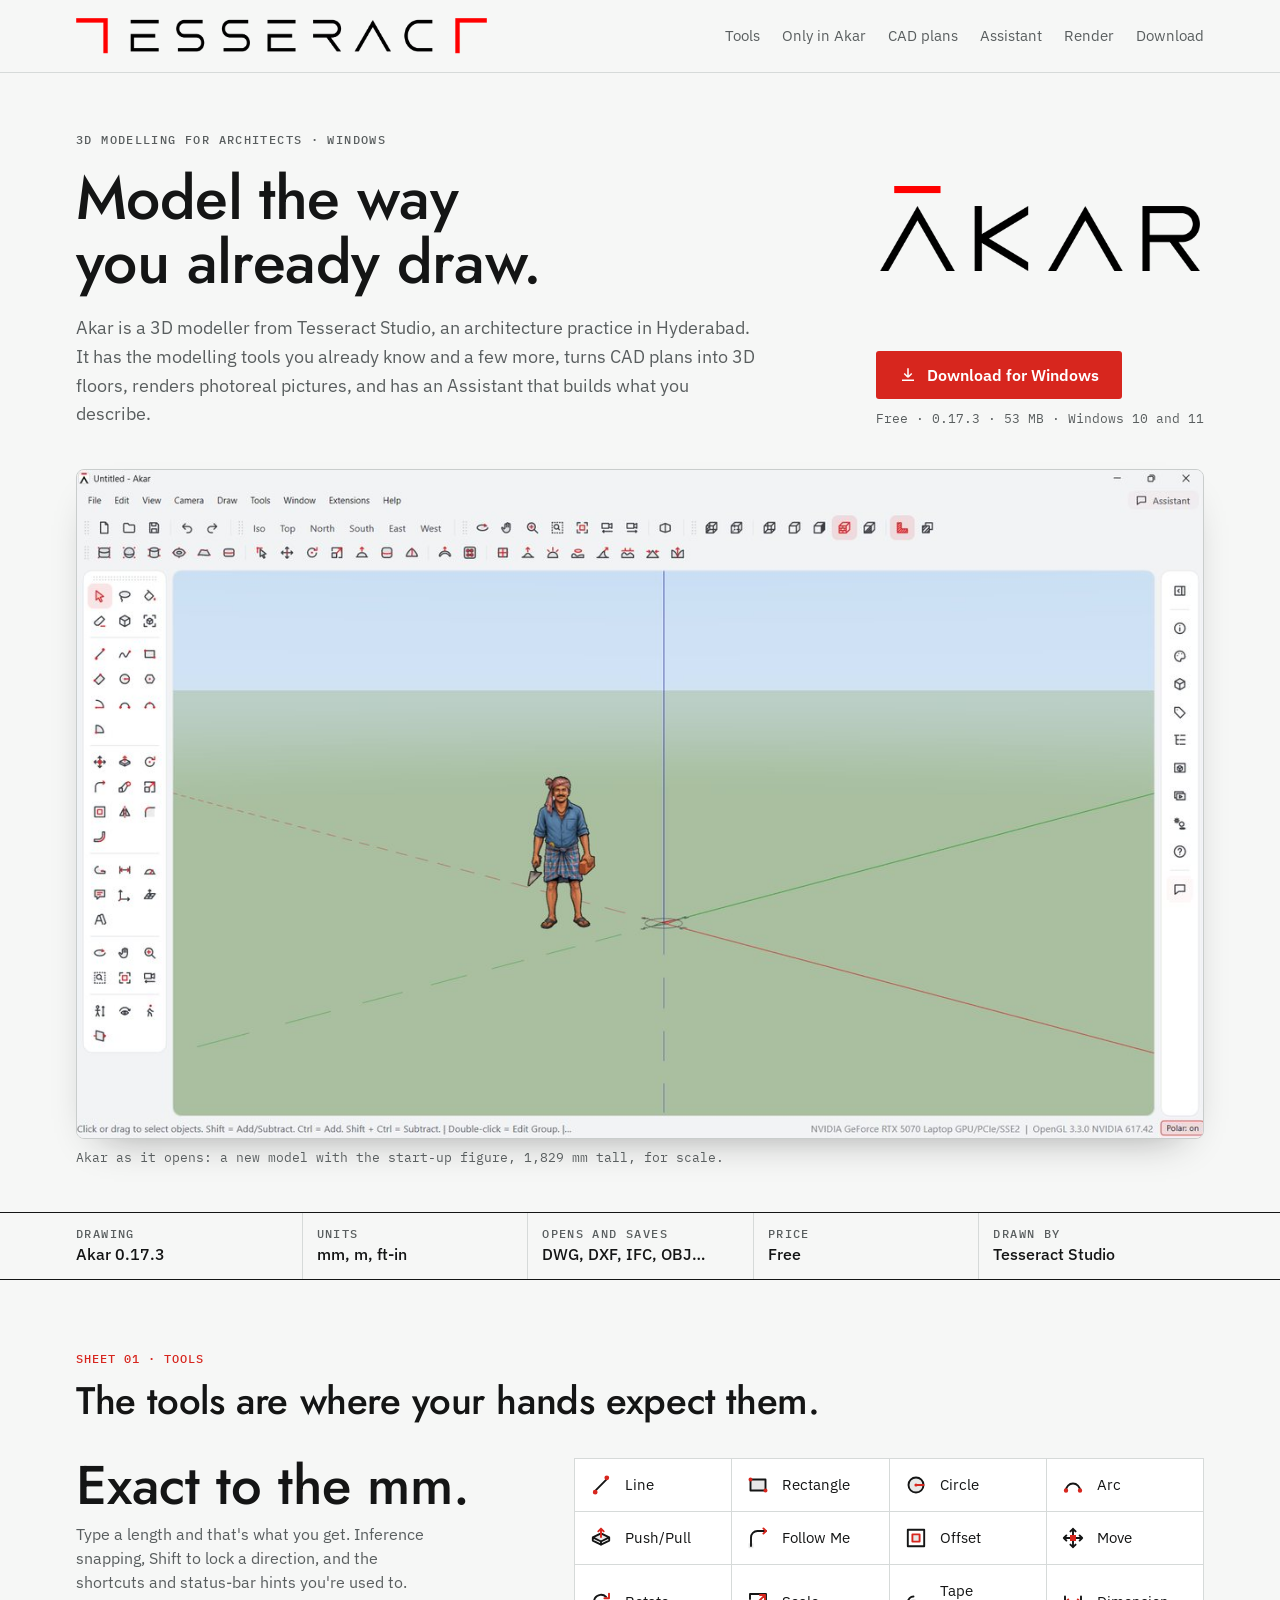
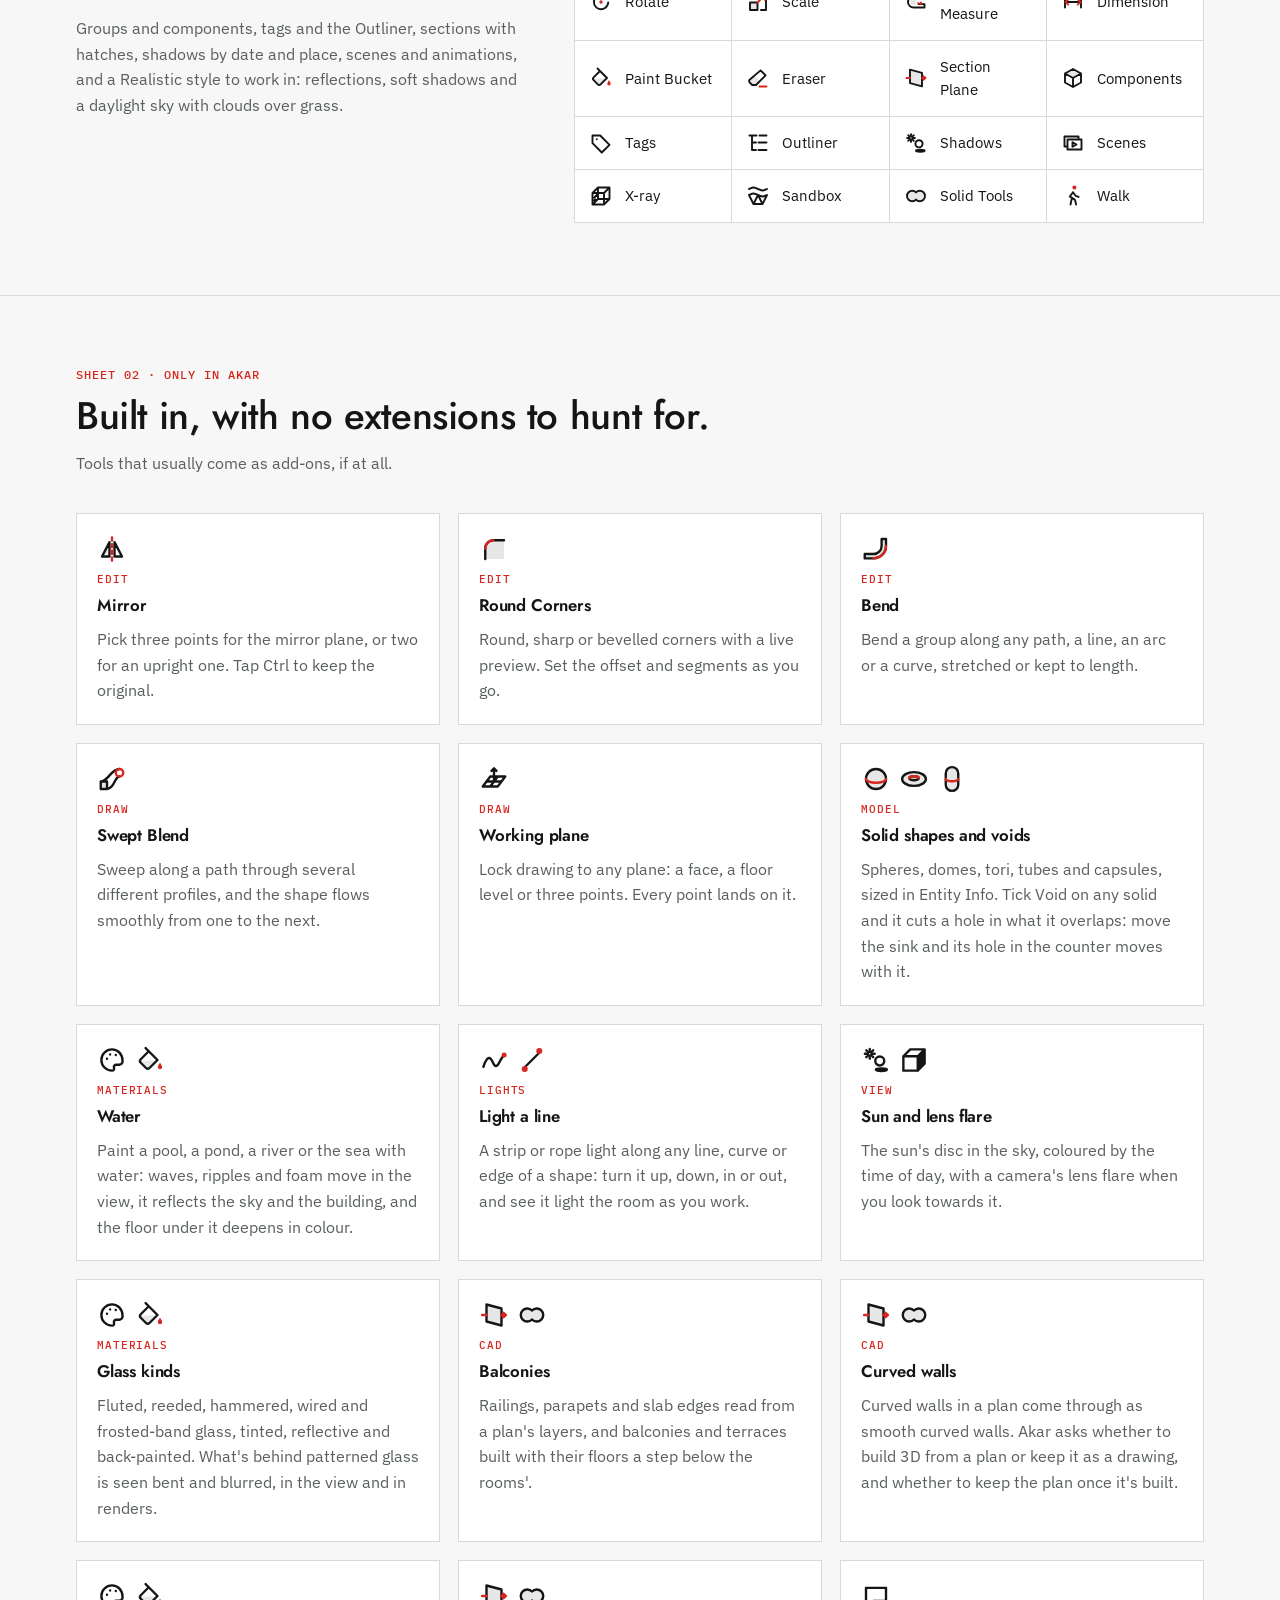
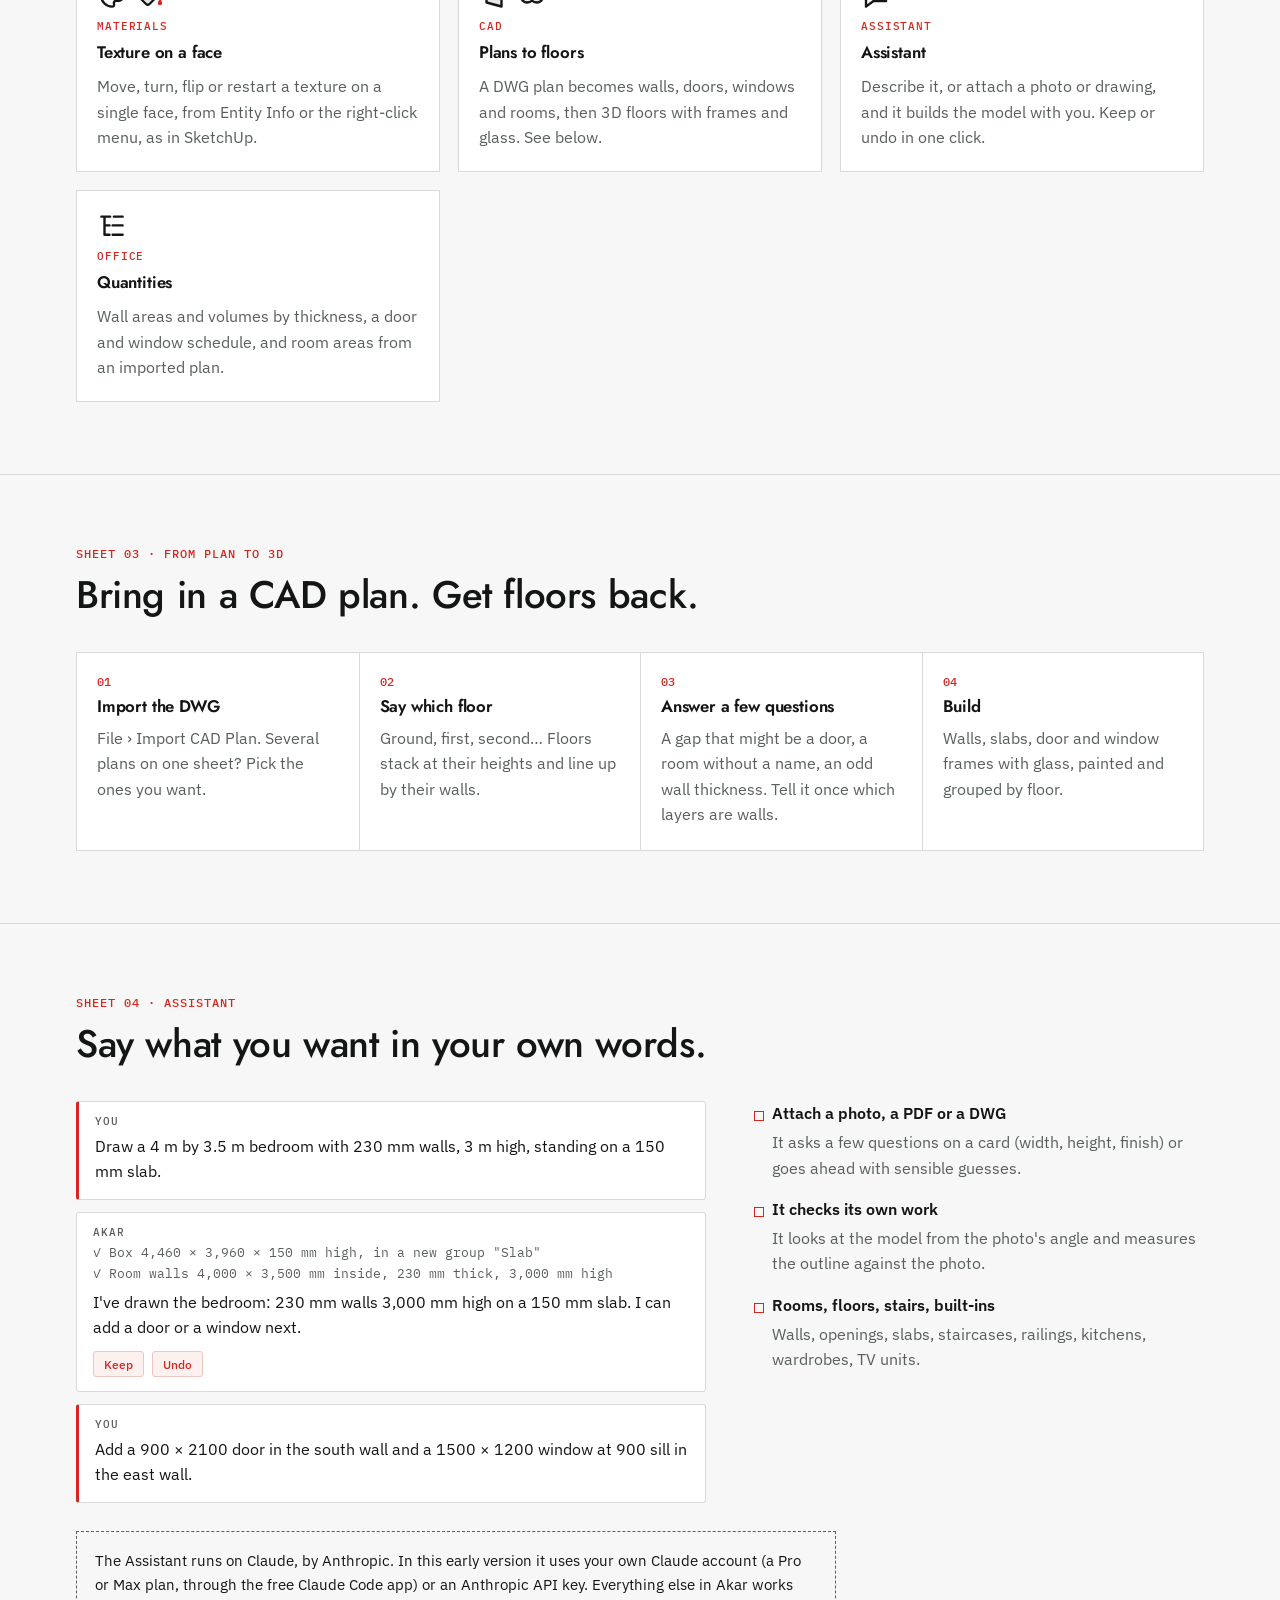
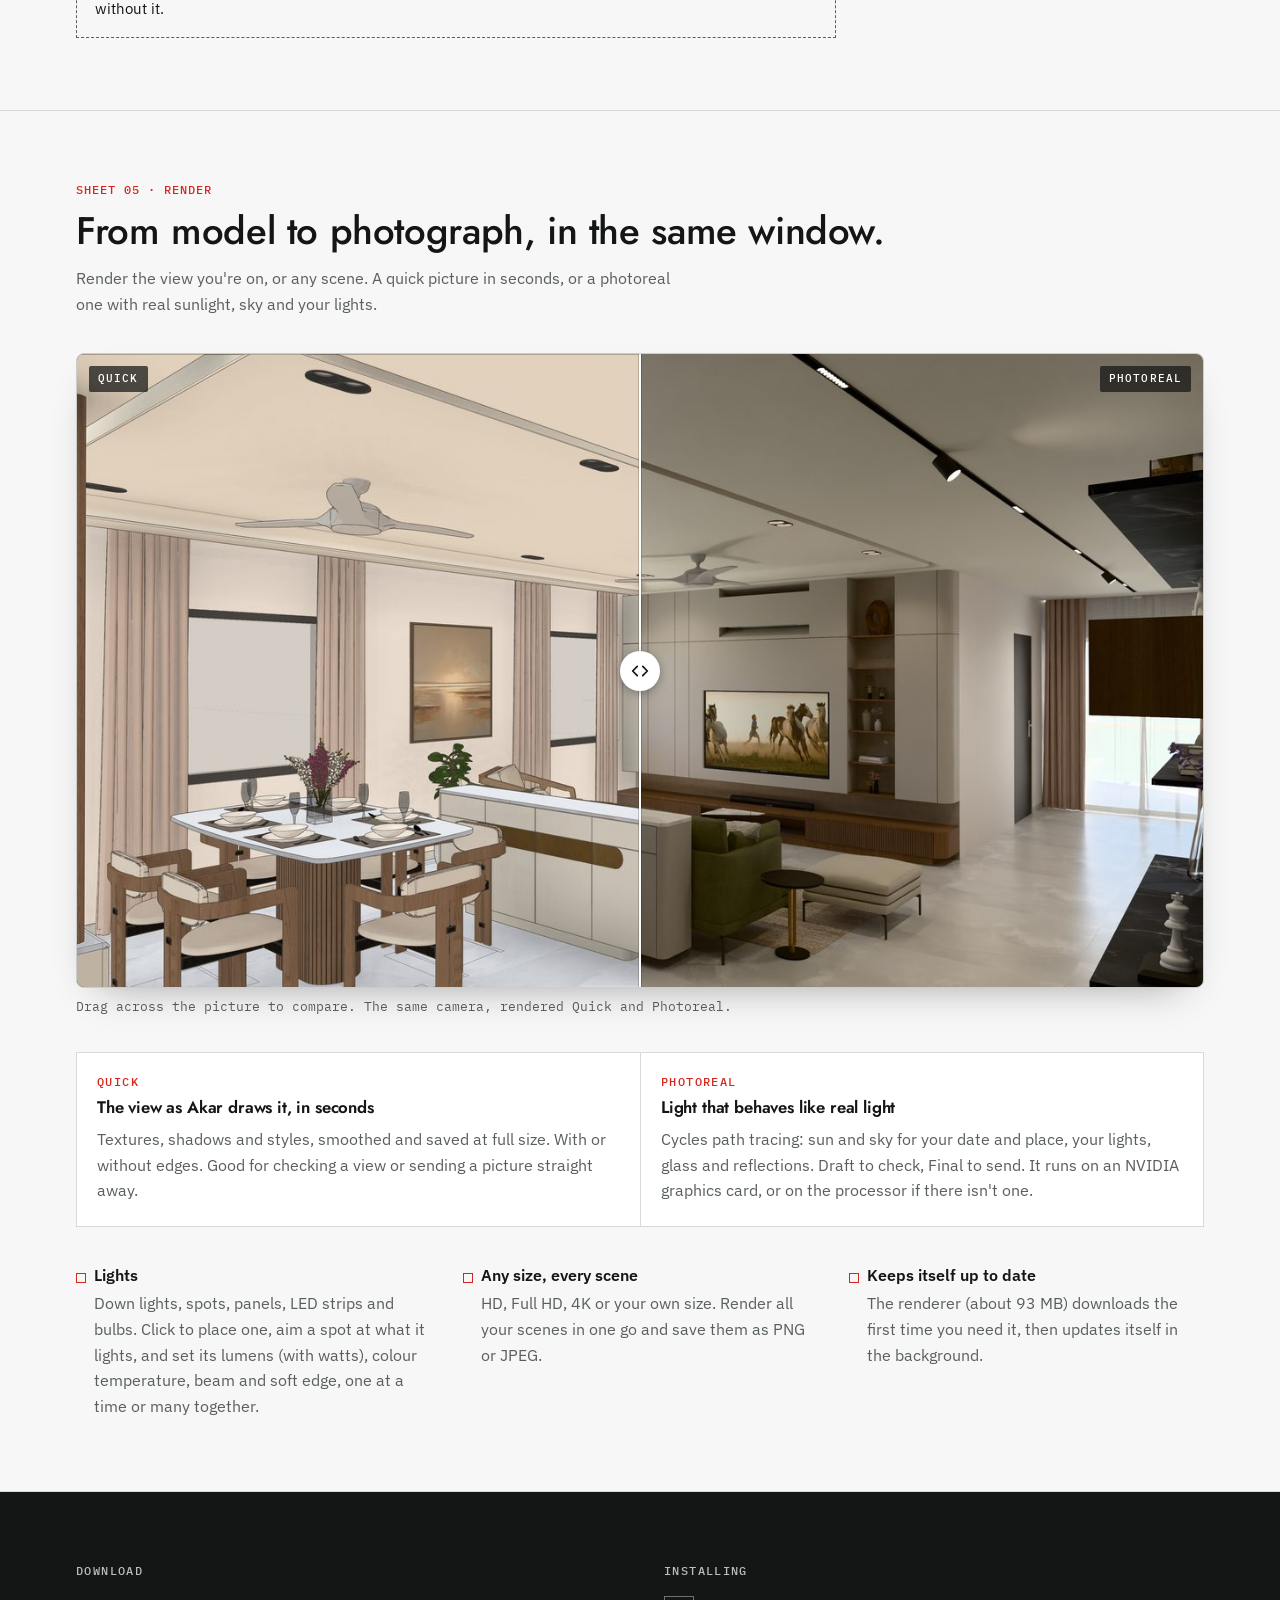
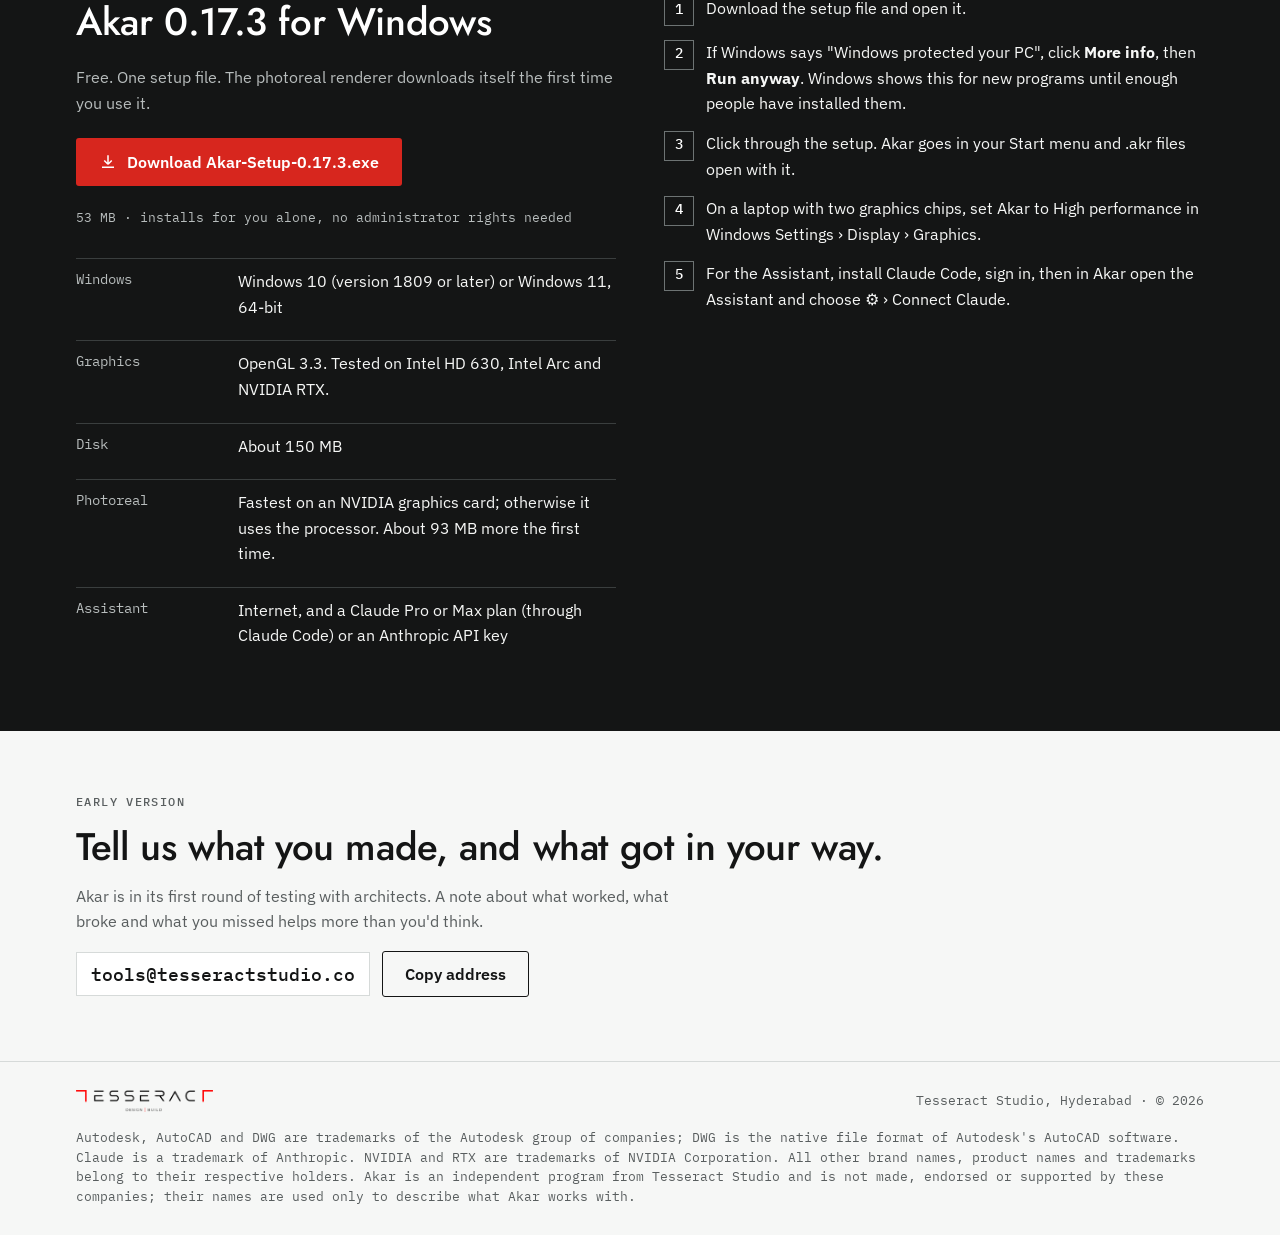
==== index.html @ bbd997e9 "Akar 0.17.3: curved walls, texture on a face, CAD import questions - download/Akar-Setup-0.17.3.exe " ====
<!doctype html>
<html lang="en">
<head>
<meta charset="utf-8">
<meta name="viewport" content="width=device-width, initial-scale=1">
<link rel="icon" href="favicon.ico" sizes="any">
<link rel="icon" type="image/png" sizes="32x32" href="img/icon-32.png">
<link rel="icon" type="image/png" sizes="192x192" href="img/icon-192.png">
<link rel="apple-touch-icon" href="img/apple-touch-icon.png">
<link rel="canonical" href="https://akar.tesseractstudio.co/">
<meta name="theme-color" content="#d7261e">
<meta property="og:type" content="website">
<meta property="og:site_name" content="Akar by Tesseract Studio">
<meta property="og:title" content="Akar: 3D modelling for architects">
<meta property="og:description" content="A free 3D modeller for Windows from Tesseract Studio, Hyderabad. Familiar modelling tools, CAD plans to 3D floors, and an Assistant that builds with you.">
<meta property="og:url" content="https://akar.tesseractstudio.co/">
<meta property="og:image" content="https://akar.tesseractstudio.co/img/og-card.jpg">
<meta property="og:image:type" content="image/jpeg">
<meta property="og:image:width" content="1200">
<meta property="og:image:height" content="630">
<meta property="og:image:alt" content="Akar by Tesseract Studio: 3D modelling for architects, free for Windows">
<meta name="twitter:card" content="summary_large_image">
<title>Akar by Tesseract Studio</title>
<meta name="description" content="Akar is a free 3D modeller for Windows from Tesseract Studio, Hyderabad: familiar modelling tools, CAD plans to 3D floors, built-in tools that usually come as add-ons, and an Assistant that builds what you describe.">
<link rel="preconnect" href="https://fonts.googleapis.com">
<link rel="preconnect" href="https://fonts.gstatic.com" crossorigin>
<link rel="stylesheet" href="https://fonts.googleapis.com/css2?family=Jost:wght@400;500;600&family=IBM+Plex+Sans:wght@400;500;600&family=IBM+Plex+Mono:wght@400;500&display=swap">
<style>
/* Layout: a drawing sheet. Sections are numbered sheets; the facts sit in a title block; the pictures are Akar's own window and icons. */
:root {
  --paper: #f6f7f6;
  --panel: #ffffff;
  --ink: #141515;
  --graphite: #595e5f;
  --rule: #d6dad9;
  --red: #d7261e;
  --red-deep: #b51d16;
  --sky-top: #b9d3ea; --sky-low: #e3ecef; --ground-top: #d2cdbf; --ground-low: #c6c0b0;
  --display: "Jost", "Futura", "Century Gothic", "Segoe UI", sans-serif;
  --body: "IBM Plex Sans", "Segoe UI", system-ui, sans-serif;
  --mono: "IBM Plex Mono", ui-monospace, "Cascadia Mono", Consolas, monospace;
  color-scheme: light;
}
* { box-sizing: border-box; }
body { margin: 0; background: var(--paper); color: var(--ink); font: 400 1rem/1.6 var(--body); }
img { max-width: 100%; display: block; }
a { color: inherit; }
.wrap { max-width: 1160px; margin: 0 auto; padding-left: max(16px, env(safe-area-inset-left, 0px)); padding-right: max(16px, env(safe-area-inset-right, 0px)); }
h1, h2, h3 { font-family: var(--display); font-weight: 500; letter-spacing: -0.01em; text-wrap: balance; margin: 0; }
h1 { font-size: clamp(2.3rem, 5vw, 3.8rem); line-height: 1.05; }
h2 { font-size: clamp(1.7rem, 3.3vw, 2.4rem); line-height: 1.12; }
h3 { font-size: 1.05rem; line-height: 1.3; font-weight: 600; }
p { margin: 0; max-width: 62ch; }
.muted { color: var(--graphite); }
.label { font: 500 0.72rem/1.2 var(--mono); letter-spacing: 0.12em; text-transform: uppercase; color: var(--graphite); }
:focus-visible { outline: 2px solid var(--red); outline-offset: 3px; }
svg.ic { width: 24px; height: 24px; flex: none; overflow: visible; }

.top { border-bottom: 1px solid var(--rule); }
.top .wrap { display: flex; align-items: center; justify-content: space-between; gap: 16px; padding-block: 18px; flex-wrap: wrap; }
.brand { display: flex; align-items: flex-end; gap: 12px; text-decoration: none; }
.brand img { height: 30px; width: auto; }
.brand span { font: 400 0.8rem/1 var(--mono); color: var(--graphite); padding-bottom: 3px; }
.brand img.ts { height: 36px; }
@media (max-width: 560px) { .brand img.ts { height: 26px; } }
.hero-copy > div.hero-side { display: flex; flex-direction: column; align-items: flex-start; gap: 10px; align-self: stretch; }
.hero-mark-space { flex: 1; align-self: stretch; display: flex; align-items: center; justify-content: center; padding-bottom: 18px; }
.hero-mark { width: 320px; height: auto; }
@media (max-width: 900px) { .hero-mark-space { justify-content: flex-start; padding-bottom: 8px; } .hero-mark { width: 220px; } }
.nav { display: flex; gap: 22px; flex-wrap: wrap; font-size: 0.92rem; }
.nav a { text-decoration: none; color: var(--graphite); }
.nav a:hover { color: var(--ink); }

.btn { display: inline-flex; align-items: center; gap: 10px; padding: 14px 22px; border-radius: 3px; font: 600 1rem/1 var(--body); text-decoration: none; border: 1px solid transparent; cursor: pointer; }
.btn-red { background: var(--red); color: #fff; }
.btn-red:hover { background: var(--red-deep); }
.btn-line { border-color: var(--ink); color: var(--ink); background: transparent; }
.btn-line:hover { background: var(--ink); color: var(--paper); }
.btn svg { width: 18px; height: 18px; flex: none; }
.small { font: 400 0.82rem/1.5 var(--mono); color: var(--graphite); }

.hero .wrap { display: grid; gap: 40px; padding-block: 60px 44px; }
.hero-copy { display: grid; gap: 22px; grid-template-columns: minmax(0, 1fr) auto; align-items: end; }
.hero-copy > div { display: grid; gap: 20px; min-width: 0; }
.hero-copy .lede { font-size: 1.12rem; color: var(--graphite); }
.cta { display: flex; gap: 12px; flex-wrap: wrap; align-items: center; }

/* The real Akar window */
.shot { margin: 0; display: grid; gap: 10px; min-width: 0; }
.shot img { width: 100%; height: auto; border: 1px solid #c9cdcc; border-radius: 8px; box-shadow: 0 18px 40px -24px rgba(20, 21, 21, 0.45); }
.shot figcaption { font: 400 0.8rem/1.45 var(--mono); color: var(--graphite); }
/* The Akar window, drawn from its real layout and icons */
.window { background: #fbfbfb; border: 1px solid #c9cdcc; border-radius: 8px; overflow: hidden; box-shadow: 0 18px 40px -24px rgba(20, 21, 21, 0.45); min-width: 0; }
.win-title { display: flex; align-items: center; gap: 8px; padding: 7px 12px; font: 400 0.78rem/1 var(--body); color: #333; background: #fff; border-bottom: 1px solid #e4e6e5; }
.win-title .dots { margin-left: auto; display: flex; gap: 14px; color: #777; font: 400 0.8rem/1 var(--mono); }
.win-menu { display: flex; gap: 16px; padding: 6px 12px; font-size: 0.78rem; color: #333; background: #fff; flex-wrap: wrap; }
.win-menu .assist { margin-left: auto; display: flex; align-items: center; gap: 5px; }
.win-bar { display: flex; align-items: center; gap: 2px; padding: 4px 8px; background: #fff; border-top: 1px solid #eff0f0; overflow: hidden; flex-wrap: nowrap; }
.win-bar .sep { width: 1px; height: 18px; background: #dfe1e0; margin: 0 6px; flex: none; }
.win-bar .views { font-size: 0.74rem; color: #333; display: flex; gap: 12px; padding: 0 6px; flex: none; }
.tb-btn { width: 30px; height: 28px; display: grid; place-items: center; border-radius: 4px; flex: none; }
.tb-btn svg.ic { width: 18px; height: 18px; }
.tb-btn.on { background: #fde8e6; }
.win-body { display: grid; grid-template-columns: auto minmax(0, 1fr) auto; gap: 8px; padding: 8px; background: #f1f2f1; }
.rail { background: #fff; border: 1px solid #e3e5e4; border-radius: 6px; padding: 6px; display: grid; grid-template-columns: repeat(3, 30px); gap: 2px; align-content: start; }
.rail .gap { grid-column: 1 / -1; height: 1px; background: #e7e9e8; margin: 4px 2px; }
.view { position: relative; border-radius: 6px; overflow: hidden; aspect-ratio: 16 / 9; max-width: 100%; background: linear-gradient(var(--sky-top), var(--sky-low) 40%, var(--ground-top) 40%, var(--ground-low)); }
.view svg.axes { position: absolute; inset: 0; width: 100%; height: 100%; }
.view .mason { position: absolute; left: 47%; bottom: 25%; height: 36%; width: auto; transform: translateX(-50%); }
.strip { background: #fff; border: 1px solid #e3e5e4; border-radius: 6px; padding: 6px 4px; display: grid; gap: 8px; align-content: start; }
.strip .tb-btn svg.ic { width: 17px; height: 17px; }
.win-status { display: flex; justify-content: space-between; gap: 12px; padding: 6px 12px; font: 400 0.72rem/1.3 var(--body); color: #444; background: #fff; border-top: 1px solid #e4e6e5; }
.win-status .polar { border: 1px solid var(--red); color: var(--red); padding: 1px 6px; border-radius: 3px; flex: none; }
.win-status span:first-child { white-space: nowrap; overflow: hidden; text-overflow: ellipsis; min-width: 0; }

.titleblock { border-top: 1px solid var(--ink); border-bottom: 1px solid var(--ink); }
.titleblock .wrap { display: grid; grid-template-columns: repeat(5, minmax(0, 1fr)); }
.tb { padding-block: 14px; padding-inline: 14px; border-left: 1px solid var(--rule); display: grid; gap: 4px; min-width: 0; }
.tb:first-child { border-left: 0; padding-left: 0; }
.tb b { font: 500 1rem/1.3 var(--body); }

.sheet { padding-block: 72px; border-bottom: 1px solid var(--rule); }
.sheet-head { display: grid; gap: 14px; margin-bottom: 36px; }
.sheet-head .no { font: 500 0.78rem/1 var(--mono); color: var(--red); letter-spacing: 0.08em; }
.split { display: grid; grid-template-columns: minmax(0, 5fr) minmax(0, 7fr); gap: 48px; align-items: start; }
.stat { font: 500 clamp(2.4rem, 5vw, 3.4rem)/1 var(--display); }
.stat small { font: 400 1rem/1.5 var(--body); color: var(--graphite); display: block; margin-top: 10px; max-width: 36ch; }

/* Tool grid: real icons with their names */
.tools { display: grid; grid-template-columns: repeat(auto-fill, minmax(150px, 1fr)); gap: 1px; background: var(--rule); border: 1px solid var(--rule); }
.tool { background: var(--panel); display: flex; align-items: center; gap: 12px; padding: 14px 14px; font-size: 0.92rem; min-width: 0; }

/* Only in Akar */
.extras { display: grid; grid-template-columns: repeat(3, minmax(0, 1fr)); gap: 18px; }
.extra { background: var(--panel); border: 1px solid var(--rule); padding: 20px; display: grid; gap: 10px; align-content: start; min-width: 0; }
.extra .icons { display: flex; gap: 8px; }
.extra .icons svg.ic { width: 30px; height: 30px; }
.extra .tag { font: 500 0.7rem/1 var(--mono); letter-spacing: 0.08em; color: var(--red); text-transform: uppercase; }

/* Plan to 3D as steps */
.flow { display: grid; grid-template-columns: repeat(4, minmax(0, 1fr)); gap: 0; border: 1px solid var(--rule); background: var(--panel); counter-reset: f; }
.flow > div { padding: 22px 20px; border-left: 1px solid var(--rule); display: grid; gap: 8px; align-content: start; counter-increment: f; min-width: 0; }
.flow > div:first-child { border-left: 0; }
.flow > div::before { content: "0" counter(f); font: 500 0.78rem/1 var(--mono); color: var(--red); }

.chat { display: grid; gap: 12px; }
.say { background: var(--panel); border: 1px solid var(--rule); padding: 14px 16px; border-radius: 3px; display: grid; gap: 6px; }
.say .who { font: 500 0.7rem/1 var(--mono); letter-spacing: 0.1em; text-transform: uppercase; color: var(--graphite); }
.say.you { border-left: 3px solid var(--red); }
.say .steps-done { display: grid; gap: 3px; font: 400 0.82rem/1.4 var(--mono); color: var(--graphite); }
.say .actions { display: flex; gap: 8px; margin-top: 4px; }
.say .actions span { font: 500 0.78rem/1 var(--body); color: var(--red); border: 1px solid #f0c6c3; background: #fdf1f0; padding: 6px 10px; border-radius: 3px; }
.points { list-style: none; margin: 0; padding: 0; display: grid; gap: 16px; }
.points li { display: grid; gap: 3px; padding-left: 18px; position: relative; }
.points li::before { content: ""; position: absolute; left: 0; top: 0.62em; width: 8px; height: 8px; border: 1.5px solid var(--red); }
.points b { font-weight: 600; }
.note { margin-top: 28px; padding: 16px 18px; border: 1px dashed var(--graphite); font-size: 0.95rem; max-width: 760px; }

/* Render: the same view as Quick and Photoreal, with a slider between them */
/* --ratio is the pictures' width / height; the figure keeps the whole picture within one screen's height */
.compare-wrap { margin: 0 auto; display: grid; gap: 10px; width: 100%; max-width: max(320px, calc((100vh - 170px) * var(--ratio, 1.7778))); }
@supports (height: 100svh) { .compare-wrap { max-width: max(320px, calc((100svh - 170px) * var(--ratio, 1.7778))); } }
.compare { --pos: 50%; position: relative; aspect-ratio: var(--ratio, 1.7778); overflow: hidden; border: 1px solid #c9cdcc; border-radius: 8px; background: #dfe2e1; box-shadow: 0 18px 40px -24px rgba(20, 21, 21, 0.45); cursor: ew-resize; touch-action: pan-y; user-select: none; -webkit-user-select: none; }
.compare img { position: absolute; inset: 0; width: 100%; height: 100%; object-fit: cover; pointer-events: none; -webkit-user-drag: none; }
.compare .before { position: absolute; inset: 0; clip-path: inset(0 calc(100% - var(--pos)) 0 0); }
.compare .handle { position: absolute; top: 0; bottom: 0; left: var(--pos); width: 2px; margin-left: -1px; background: #fff; box-shadow: 0 0 0 1px rgba(20, 21, 21, 0.2); pointer-events: none; }
.compare .grip { position: absolute; top: 50%; left: 50%; width: 40px; height: 40px; transform: translate(-50%, -50%); border-radius: 50%; background: #fff; box-shadow: 0 2px 10px rgba(20, 21, 21, 0.35); display: grid; place-items: center; color: var(--ink); }
.compare .grip svg { width: 22px; height: 22px; }
.compare .ctag { position: absolute; top: 12px; font: 500 0.7rem/1 var(--mono); letter-spacing: 0.1em; text-transform: uppercase; color: #fff; background: rgba(20, 21, 21, 0.72); padding: 7px 9px; border-radius: 2px; pointer-events: none; }
.compare .ctag.q { left: 12px; }
.compare .ctag.p { right: 12px; }
.compare input { position: absolute; width: 1px; height: 1px; margin: -1px; padding: 0; border: 0; overflow: hidden; clip: rect(0 0 0 0); white-space: nowrap; }
.compare:has(input:focus-visible) { outline: 2px solid var(--red); outline-offset: 3px; }
.compare-wrap figcaption { font: 400 0.8rem/1.45 var(--mono); color: var(--graphite); }
.modes { display: grid; grid-template-columns: repeat(2, minmax(0, 1fr)); border: 1px solid var(--rule); background: var(--panel); margin-top: 36px; }
.modes > div { padding: 22px 20px; display: grid; gap: 8px; align-content: start; min-width: 0; }
.modes > div + div { border-left: 1px solid var(--rule); }
.modes .label { color: var(--red); }
.points.three { grid-template-columns: repeat(3, minmax(0, 1fr)); gap: 32px; margin-top: 36px; }
.points.three li { align-content: start; }

.chips { display: flex; flex-wrap: wrap; gap: 8px; margin-top: 10px; }
.chip { font: 500 0.78rem/1 var(--mono); border: 1px solid var(--rule); background: var(--panel); padding: 7px 9px; border-radius: 2px; }
.chip.key { border-color: var(--red); color: var(--red); }
.cols { display: grid; grid-template-columns: repeat(3, minmax(0, 1fr)); gap: 32px; }
.cols > div { display: grid; gap: 6px; align-content: start; min-width: 0; }

.download { background: var(--ink); color: var(--paper); }
.download .wrap { padding-block: 72px; display: grid; grid-template-columns: minmax(0, 1fr) minmax(0, 1fr); gap: 48px; }
.download h2 { color: #fff; }
.download .muted, .download .label { color: #b8bdbd; }
.steps { margin: 0; padding: 0; list-style: none; display: grid; gap: 14px; counter-reset: s; }
.steps li { counter-increment: s; display: grid; grid-template-columns: 30px minmax(0, 1fr); gap: 12px; }
.steps li::before { content: counter(s); font: 500 0.85rem/1.9 var(--mono); color: #fff; border: 1px solid #6d7373; text-align: center; height: 28px; }
.req { display: grid; gap: 10px; margin: 8px 0 0; }
.req div { display: grid; grid-template-columns: 150px minmax(0, 1fr); gap: 12px; padding-block: 10px; border-top: 1px solid #3a3e3e; }
.req dt { color: #b8bdbd; font: 400 0.85rem/1.5 var(--mono); }
.req dd { margin: 0; }

.feedback .wrap { padding-block: 64px; display: grid; gap: 16px; }
.mail { display: flex; flex-wrap: wrap; align-items: center; gap: 12px; }
.mail code { font: 500 1.15rem/1 var(--mono); background: var(--panel); border: 1px solid var(--rule); padding: 12px 14px; user-select: all; }
.copied { font: 400 0.8rem/1 var(--mono); color: var(--graphite); }
.foot { border-top: 1px solid var(--rule); }
.foot .wrap { display: flex; justify-content: space-between; align-items: center; gap: 16px; flex-wrap: wrap; padding-block: 28px; }
.foot img { height: 22px; width: auto; }

@media (max-width: 900px) {
  .hero-copy, .split, .download .wrap { grid-template-columns: minmax(0, 1fr); gap: 28px; }
  .titleblock .wrap { grid-template-columns: repeat(2, minmax(0, 1fr)); }
  .tb { border-left: 0; padding-left: 0; border-top: 1px solid var(--rule); }
  .extras, .cols, .modes, .points.three { grid-template-columns: minmax(0, 1fr); }
  .modes > div + div { border-left: 0; border-top: 1px solid var(--rule); }
  .points.three { gap: 16px; }
  .flow { grid-template-columns: minmax(0, 1fr); }
  .flow > div { border-left: 0; border-top: 1px solid var(--rule); }
  .flow > div:first-child { border-top: 0; }
  .req div { grid-template-columns: minmax(0, 1fr); gap: 2px; }
}
@media (max-width: 640px) {
  .compare .ctag { top: 8px; padding: 5px 7px; font-size: 0.64rem; }
  .compare .ctag.q { left: 8px; }
  .compare .ctag.p { right: 8px; }
  .compare .grip { width: 34px; height: 34px; }
  .rail, .strip, .win-menu span:not(.assist), .win-bar .views { display: none; }
  .win-body { grid-template-columns: minmax(0, 1fr); }
}
@media (prefers-reduced-motion: no-preference) { .btn { transition: background-color .15s, color .15s; } }
</style>
</head>
<body>

<header class="top">
  <div class="wrap">
    <a class="brand" href="#top" aria-label="Tesseract Studio, home"><img class="ts" src="img/tesseract-wordmark.png" alt="Tesseract Studio" width="1200" height="105"></a>
    <nav class="nav" aria-label="Sections"><a href="#tools">Tools</a><a href="#only">Only in Akar</a><a href="#plans">CAD plans</a><a href="#assistant">Assistant</a><a href="#render">Render</a><a href="#download">Download</a></nav>
  </div>
</header>

<main id="top">
  <section class="hero">
    <div class="wrap">
      <div class="hero-copy">
        <div>
          <span class="label">3D modelling for architects · Windows</span>
          <h1>Model the way you already draw.</h1>
          <p class="lede">Akar is a 3D modeller from Tesseract Studio, an architecture practice in Hyderabad. It has the modelling tools you already know and a few more, turns CAD plans into 3D floors, renders photoreal pictures, and has an Assistant that builds what you describe.</p>
        </div>
        <div class="hero-side">
          <div class="hero-mark-space"><img class="hero-mark" src="img/akar-wordmark.png" alt="Ākar" width="900" height="238"></div>
          <a class="btn btn-red" href="download/Akar-Setup-0.17.3.exe"><svg viewBox="0 0 24 24" fill="none" stroke="currentColor" stroke-width="2" aria-hidden="true"><path d="M12 3v12m0 0 5-5m-5 5-5-5M4 19h16"/></svg>Download for Windows</a>
          <span class="small">Free · 0.17.3 · 53 MB · Windows 10 and 11</span>
        </div>
      </div>

      <figure class="shot">
        <img src="img/akar-window.jpg" srcset="img/akar-window-small.jpg 1278w, img/akar-window.jpg 1917w" sizes="(max-width: 1190px) 100vw, 1160px" alt="The Akar window: menus and toolbars along the top, the Large Tool Set on the left, the 3D view with the start-up scale figure standing at the origin, and the panel strip on the right" width="1917" height="1137">
        <figcaption>Akar as it opens: a new model with the start-up figure, 1,829 mm tall, for scale.</figcaption>
      </figure>
    </div>
  </section>

  <section class="titleblock" aria-label="Akar at a glance">
    <div class="wrap">
      <div class="tb"><span class="label">Drawing</span><b>Akar 0.17.3</b></div>
      <div class="tb"><span class="label">Units</span><b>mm, m, ft-in</b></div>
      <div class="tb"><span class="label">Opens and saves</span><b>DWG, DXF, IFC, OBJ…</b></div>
      <div class="tb"><span class="label">Price</span><b>Free</b></div>
      <div class="tb"><span class="label">Drawn by</span><b>Tesseract Studio</b></div>
    </div>
  </section>

  <section class="sheet" id="tools">
    <div class="wrap">
      <div class="sheet-head"><span class="no">SHEET 01 · TOOLS</span><h2>The tools are where your hands expect them.</h2></div>
      <div class="split">
        <div style="display:grid;gap:22px">
          <div class="stat">Exact to the mm.<small>Type a length and that's what you get. Inference snapping, Shift to lock a direction, and the shortcuts and status-bar hints you're used to.</small></div>
          <p class="muted">Groups and components, tags and the Outliner, sections with hatches, shadows by date and place, scenes and animations, and a Realistic style to work in: reflections, soft shadows and a daylight sky with clouds over grass.</p>
        </div>
        <div class="tools" data-tools="line:Line;rectangle:Rectangle;circle:Circle;arc2:Arc;pushpull:Push/Pull;followme:Follow Me;offset:Offset;move:Move;rotate:Rotate;scale:Scale;tape:Tape Measure;dimension:Dimension;paint:Paint Bucket;eraser:Eraser;section:Section Plane;component:Components;tag:Tags;outliner:Outliner;shadows:Shadows;scenes:Scenes;style_xray:X-ray;fromcontours:Sandbox;union:Solid Tools;walk:Walk"></div>
      </div>
    </div>
  </section>

  <section class="sheet" id="only">
    <div class="wrap">
      <div class="sheet-head"><span class="no">SHEET 02 · ONLY IN AKAR</span><h2>Built in, with no extensions to hunt for.</h2><p class="muted">Tools that usually come as add-ons, if at all.</p></div>
      <div class="extras">
        <div class="extra"><div class="icons" data-icons="mirror"></div><span class="tag">Edit</span><h3>Mirror</h3><p class="muted">Pick three points for the mirror plane, or two for an upright one. Tap Ctrl to keep the original.</p></div>
        <div class="extra"><div class="icons" data-icons="round_corners"></div><span class="tag">Edit</span><h3>Round Corners</h3><p class="muted">Round, sharp or bevelled corners with a live preview. Set the offset and segments as you go.</p></div>
        <div class="extra"><div class="icons" data-icons="bend"></div><span class="tag">Edit</span><h3>Bend</h3><p class="muted">Bend a group along any path, a line, an arc or a curve, stretched or kept to length.</p></div>
        <div class="extra"><div class="icons" data-icons="swept_blend"></div><span class="tag">Draw</span><h3>Swept Blend</h3><p class="muted">Sweep along a path through several different profiles, and the shape flows smoothly from one to the next.</p></div>
        <div class="extra"><div class="icons" data-icons="working_plane"></div><span class="tag">Draw</span><h3>Working plane</h3><p class="muted">Lock drawing to any plane: a face, a floor level or three points. Every point lands on it.</p></div>
        <div class="extra"><div class="icons" data-icons="shape_sphere shape_torus shape_capsule"></div><span class="tag">Model</span><h3>Solid shapes and voids</h3><p class="muted">Spheres, domes, tori, tubes and capsules, sized in Entity Info. Tick Void on any solid and it cuts a hole in what it overlaps: move the sink and its hole in the counter moves with it.</p></div>
        <div class="extra"><div class="icons" data-icons="palette paint"></div><span class="tag">Materials</span><h3>Water</h3><p class="muted">Paint a pool, a pond, a river or the sea with water: waves, ripples and foam move in the view, it reflects the sky and the building, and the floor under it deepens in colour.</p></div>
        <div class="extra"><div class="icons" data-icons="freehand line"></div><span class="tag">Lights</span><h3>Light a line</h3><p class="muted">A strip or rope light along any line, curve or edge of a shape: turn it up, down, in or out, and see it light the room as you work.</p></div>
        <div class="extra"><div class="icons" data-icons="shadows style_shaded"></div><span class="tag">View</span><h3>Sun and lens flare</h3><p class="muted">The sun's disc in the sky, coloured by the time of day, with a camera's lens flare when you look towards it.</p></div>
        <div class="extra"><div class="icons" data-icons="palette paint"></div><span class="tag">Materials</span><h3>Glass kinds</h3><p class="muted">Fluted, reeded, hammered, wired and frosted-band glass, tinted, reflective and back-painted. What's behind patterned glass is seen bent and blurred, in the view and in renders.</p></div>
        <div class="extra"><div class="icons" data-icons="section union"></div><span class="tag">CAD</span><h3>Balconies</h3><p class="muted">Railings, parapets and slab edges read from a plan's layers, and balconies and terraces built with their floors a step below the rooms'.</p></div>
        <div class="extra"><div class="icons" data-icons="section union"></div><span class="tag">CAD</span><h3>Curved walls</h3><p class="muted">Curved walls in a plan come through as smooth curved walls. Akar asks whether to build 3D from a plan or keep it as a drawing, and whether to keep the plan once it's built.</p></div>
        <div class="extra"><div class="icons" data-icons="palette paint"></div><span class="tag">Materials</span><h3>Texture on a face</h3><p class="muted">Move, turn, flip or restart a texture on a single face, from Entity Info or the right-click menu, as in SketchUp.</p></div>
        <div class="extra"><div class="icons" data-icons="section union"></div><span class="tag">CAD</span><h3>Plans to floors</h3><p class="muted">A DWG plan becomes walls, doors, windows and rooms, then 3D floors with frames and glass. See below.</p></div>
        <div class="extra"><div class="icons" data-icons="chat"></div><span class="tag">Assistant</span><h3>Assistant</h3><p class="muted">Describe it, or attach a photo or drawing, and it builds the model with you. Keep or undo in one click.</p></div>
        <div class="extra"><div class="icons" data-icons="outliner"></div><span class="tag">Office</span><h3>Quantities</h3><p class="muted">Wall areas and volumes by thickness, a door and window schedule, and room areas from an imported plan.</p></div>
      </div>
    </div>
  </section>

  <section class="sheet" id="plans">
    <div class="wrap">
      <div class="sheet-head"><span class="no">SHEET 03 · FROM PLAN TO 3D</span><h2>Bring in a CAD plan. Get floors back.</h2></div>
      <div class="flow">
        <div><h3>Import the DWG</h3><p class="muted">File › Import CAD Plan. Several plans on one sheet? Pick the ones you want.</p></div>
        <div><h3>Say which floor</h3><p class="muted">Ground, first, second… Floors stack at their heights and line up by their walls.</p></div>
        <div><h3>Answer a few questions</h3><p class="muted">A gap that might be a door, a room without a name, an odd wall thickness. Tell it once which layers are walls.</p></div>
        <div><h3>Build</h3><p class="muted">Walls, slabs, door and window frames with glass, painted and grouped by floor.</p></div>
      </div>
    </div>
  </section>

  <section class="sheet" id="assistant">
    <div class="wrap">
      <div class="sheet-head"><span class="no">SHEET 04 · ASSISTANT</span><h2>Say what you want in your own words.</h2></div>
      <div class="split" style="grid-template-columns:minmax(0,7fr) minmax(0,5fr)">
        <div class="chat">
          <div class="say you"><span class="who">You</span>Draw a 4 m by 3.5 m bedroom with 230 mm walls, 3 m high, standing on a 150 mm slab.</div>
          <div class="say"><span class="who">Akar</span>
            <div class="steps-done"><span>✓ Box 4,460 × 3,960 × 150 mm high, in a new group "Slab"</span><span>✓ Room walls 4,000 × 3,500 mm inside, 230 mm thick, 3,000 mm high</span></div>
            I've drawn the bedroom: 230 mm walls 3,000 mm high on a 150 mm slab. I can add a door or a window next.
            <div class="actions"><span>Keep</span><span>Undo</span></div>
          </div>
          <div class="say you"><span class="who">You</span>Add a 900 × 2100 door in the south wall and a 1500 × 1200 window at 900 sill in the east wall.</div>
        </div>
        <ul class="points">
          <li><b>Attach a photo, a PDF or a DWG</b><span class="muted">It asks a few questions on a card (width, height, finish) or goes ahead with sensible guesses.</span></li>
          <li><b>It checks its own work</b><span class="muted">It looks at the model from the photo's angle and measures the outline against the photo.</span></li>
          <li><b>Rooms, floors, stairs, built-ins</b><span class="muted">Walls, openings, slabs, staircases, railings, kitchens, wardrobes, TV units.</span></li>
        </ul>
      </div>
      <p class="note">The Assistant runs on Claude, by Anthropic. In this early version it uses your own Claude account (a Pro or Max plan, through the free Claude Code app) or an Anthropic API key. Everything else in Akar works without it.</p>
    </div>
  </section>

  <section class="sheet" id="render">
    <div class="wrap">
      <div class="sheet-head"><span class="no">SHEET 05 · RENDER</span><h2>From model to photograph, in the same window.</h2><p class="muted">Render the view you're on, or any scene. A quick picture in seconds, or a photoreal one with real sunlight, sky and your lights.</p></div>
      <!-- Render pictures: set --ratio, width/height and srcset widths to match the pictures used. -->
      <figure class="compare-wrap" style="--ratio: 1.7778">
        <div class="compare" id="compare">
          <img src="img/render-photoreal.jpg" srcset="img/render-photoreal-small.jpg 1280w, img/render-photoreal.jpg 1920w" sizes="(max-width: 1190px) 100vw, 1160px" alt="A living and dining room rendered Photoreal in Akar, with daylight from the windows" width="1920" height="1080" loading="lazy" decoding="async">
          <div class="before"><img src="img/render-quick.jpg" srcset="img/render-quick-small.jpg 1280w, img/render-quick.jpg 1920w" sizes="(max-width: 1190px) 100vw, 1160px" alt="The same room rendered Quick in Akar, with edges" width="1920" height="1080" loading="lazy" decoding="async"></div>
          <span class="handle" aria-hidden="true"><span class="grip"><svg viewBox="0 0 24 24" fill="none" stroke="currentColor" stroke-width="1.9" stroke-linecap="round" stroke-linejoin="round"><path d="M9 7l-5 5 5 5M15 7l5 5-5 5"/></svg></span></span>
          <span class="ctag q" aria-hidden="true">Quick</span><span class="ctag p" aria-hidden="true">Photoreal</span>
          <input type="range" min="0" max="100" value="50" step="1" aria-label="Compare the Quick render (left) with the Photoreal render (right)">
        </div>
        <figcaption>Drag across the picture to compare. The same camera, rendered Quick and Photoreal.</figcaption>
      </figure>
      <div class="modes">
        <div><span class="label">Quick</span><h3>The view as Akar draws it, in seconds</h3><p class="muted">Textures, shadows and styles, smoothed and saved at full size. With or without edges. Good for checking a view or sending a picture straight away.</p></div>
        <div><span class="label">Photoreal</span><h3>Light that behaves like real light</h3><p class="muted">Cycles path tracing: sun and sky for your date and place, your lights, glass and reflections. Draft to check, Final to send. It runs on an NVIDIA graphics card, or on the processor if there isn't one.</p></div>
      </div>
      <ul class="points three">
        <li><b>Lights</b><span class="muted">Down lights, spots, panels, LED strips and bulbs. Click to place one, aim a spot at what it lights, and set its lumens (with watts), colour temperature, beam and soft edge, one at a time or many together.</span></li>
        <li><b>Any size, every scene</b><span class="muted">HD, Full HD, 4K or your own size. Render all your scenes in one go and save them as PNG or JPEG.</span></li>
        <li><b>Keeps itself up to date</b><span class="muted">The renderer (about 93 MB) downloads the first time you need it, then updates itself in the background.</span></li>
      </ul>
    </div>
  </section>

  <section class="download" id="download">
    <div class="wrap">
      <div style="display:grid;gap:22px;align-content:start">
        <span class="label">Download</span>
        <h2>Akar 0.17.3 for Windows</h2>
        <p class="muted">Free. One setup file. The photoreal renderer downloads itself the first time you use it.</p>
        <div class="cta"><a class="btn btn-red" href="download/Akar-Setup-0.17.3.exe"><svg viewBox="0 0 24 24" fill="none" stroke="currentColor" stroke-width="2" aria-hidden="true"><path d="M12 3v12m0 0 5-5m-5 5-5-5M4 19h16"/></svg>Download Akar-Setup-0.17.3.exe</a></div>
        <span class="small" style="color:#b8bdbd">53 MB · installs for you alone, no administrator rights needed</span>
        <dl class="req">
          <div><dt>Windows</dt><dd>Windows 10 (version 1809 or later) or Windows 11, 64-bit</dd></div>
          <div><dt>Graphics</dt><dd>OpenGL 3.3. Tested on Intel HD 630, Intel Arc and NVIDIA RTX.</dd></div>
          <div><dt>Disk</dt><dd>About 150 MB</dd></div>
          <div><dt>Photoreal</dt><dd>Fastest on an NVIDIA graphics card; otherwise it uses the processor. About 93 MB more the first time.</dd></div>
          <div><dt>Assistant</dt><dd>Internet, and a Claude Pro or Max plan (through Claude Code) or an Anthropic API key</dd></div>
        </dl>
      </div>
      <div style="display:grid;gap:18px;align-content:start">
        <span class="label">Installing</span>
        <ol class="steps">
          <li><span>Download the setup file and open it.</span></li>
          <li><span>If Windows says "Windows protected your PC", click <b>More info</b>, then <b>Run anyway</b>. Windows shows this for new programs until enough people have installed them.</span></li>
          <li><span>Click through the setup. Akar goes in your Start menu and .akr files open with it.</span></li>
          <li><span>On a laptop with two graphics chips, set Akar to High performance in Windows Settings › Display › Graphics.</span></li>
          <li><span>For the Assistant, install Claude Code, sign in, then in Akar open the Assistant and choose ⚙ › Connect Claude.</span></li>
        </ol>
      </div>
    </div>
  </section>

  <section class="feedback">
    <div class="wrap">
      <span class="label">Early version</span>
      <h2>Tell us what you made, and what got in your way.</h2>
      <p class="muted">Akar is in its first round of testing with architects. A note about what worked, what broke and what you missed helps more than you'd think.</p>
      <div class="mail"><code id="mail">tools@tesseractstudio.co</code><button class="btn btn-line" id="copy" type="button">Copy address</button><span class="copied" id="copied" role="status"></span></div>
    </div>
  </section>
</main>

<footer class="foot">
  <div class="wrap">
    <img src="img/tesseract-logo.png" alt="Tesseract · Design | Build" width="1200" height="193">
    <span class="small">Tesseract Studio, Hyderabad · © 2026</span>
    <p class="small" style="max-width:none;flex-basis:100%">Autodesk, AutoCAD and DWG are trademarks of the Autodesk group of companies; DWG is the native file format of Autodesk's AutoCAD software. Claude is a trademark of Anthropic. NVIDIA and RTX are trademarks of NVIDIA Corporation. All other brand names, product names and trademarks belong to their respective holders. Akar is an independent program from Tesseract Studio and is not made, endorsed or supported by these companies; their names are used only to describe what Akar works with.</p>
  </div>
</footer>

<script>
var ICONS = {"arc2":{"d":"M 5 17.5 a 7 7 0 0 1 14 0","p":["","","M 2.8 17.5 a 2.2 2.2 0 1 0 4.4 0 a 2.2 2.2 0 1 0 -4.4 0 z M 16.8 17.5 a 2.2 2.2 0 1 0 4.4 0 a 2.2 2.2 0 1 0 -4.4 0 z"]},"axes":{"d":"M 5 19 V 4.5 M 5 19 h 14.5 M 5 19 l -2.6 2.6 M 2.6 7 L 5 4.5 L 7.4 7 M 17 16.6 l 2.5 2.4 l -2.5 2.4","p":["","","M 3.4 19 a 1.6 1.6 0 1 0 3.2 0 a 1.6 1.6 0 1 0 -3.2 0 z"]},"bend":{"d":"M 3 16 H 10 A 6.5 6.5 0 0 0 16.5 9.5 V 4 H 20 V 9.5 A 10 10 0 0 1 10 19.5 H 3 Z","p":["M 3 16 H 10 A 6.5 6.5 0 0 0 16.5 9.5 V 4 H 20 V 9.5 A 10 10 0 0 1 10 19.5 H 3 Z","M 20 9.5 A 10 10 0 0 1 10 19.5",""]},"chat":{"d":"M 4 5.5 h 16 v 10.5 H 10 l -6 4.5 Z","p":["","",""]},"circle":{"d":"M 12 4.5 a 7.5 7.5 0 1 1 0 15 a 7.5 7.5 0 1 1 0 -15 z","p":["M 12 4.5 a 7.5 7.5 0 1 1 0 15 a 7.5 7.5 0 1 1 0 -15 z","M 12 12 h 7.5","M 10.4 12 a 1.6 1.6 0 1 0 3.2 0 a 1.6 1.6 0 1 0 -3.2 0 z"]},"component":{"d":"M 12 3 l 8 4.5 v 9 L 12 21 l -8 -4.5 v -9 z M 4 7.5 l 8 4.5 l 8 -4.5 M 12 12 v 9","p":["M 12 3 l 8 4.5 l -8 4.5 l -8 -4.5 z","",""]},"dimension":{"d":"M 4 6.5 v 11 M 20 6.5 v 11 M 4.6 12 h 14.8","p":["","M 7.3 9.4 L 4.6 12 l 2.7 2.6 M 16.7 9.4 l 2.7 2.6 l -2.7 2.6",""]},"eraser":{"d":"M 14.6 4.4 l 5 5 l -9.6 9.6 H 6.2 l -2.6 -2.6 a 1.8 1.8 0 0 1 0 -2.6 z","p":["M 8.8 10.2 l 5 5 L 10 19 H 6.2 l -2.6 -2.6 a 1.8 1.8 0 0 1 0 -2.6 z","M 13.5 20.5 h 7",""]},"followme":{"d":"M 5 20 v -8.6 A 6.4 6.4 0 0 1 11.4 5 H 20","p":["M 2.6 17.4 h 4.8 v 4.8 H 2.6 z","M 17.4 2.4 L 20 5 l -2.6 2.6",""]},"freehand":{"d":"M 3.5 17.5 c 1.8 -5.8 3.9 -8.4 5.9 -6.4 c 2.1 2.1 2.2 6.4 4.6 5.6 c 2.3 -0.8 3 -6.6 6.5 -8.7","p":["","","M 18.1 8 a 2 2 0 1 0 4 0 a 2 2 0 1 0 -4 0 z"]},"fromcontours":{"d":"M 3 5 C 3.75 4.75 6 3.5 7.5 3.5 C 9 3.5 10.5 4.5 12 5 C 13.5 5.5 15 6.5 16.5 6.5 C 18 6.5 20.25 5.25 21 5 M 3 11 C 3.75 10.75 6 9.5 7.5 9.5 C 9 9.5 10.5 10.5 12 11 C 13.5 11.5 15 12.5 16.5 12.5 C 18 12.5 20.25 11.25 21 11 M 3 11 L 7.5 20 L 12 11 L 16.5 20 L 21 11 M 7.5 20 h 9","p":["","",""]},"group":{"d":"M 3 7.5 V 3 h 4.5 M 16.5 3 H 21 v 4.5 M 21 16.5 V 21 h -4.5 M 7.5 21 H 3 v -4.5 M 12 7.5 l 4.5 2.5 v 5 L 12 17.5 L 7.5 15 v -5 Z M 7.5 10 l 4.5 2.5 l 4.5 -2.5 M 12 12.5 v 5","p":["M 12 7.5 l 4.5 2.5 L 12 12.5 L 7.5 10 Z","",""]},"info":{"d":"M 12 3.5 a 8.5 8.5 0 1 0 0 17 a 8.5 8.5 0 1 0 0 -17 Z M 12 11 v 5.5 M 12 7.6 v 0.1","p":["","",""]},"lasso":{"d":"M 12 4.5 c 4.7 0 8.5 2.2 8.5 4.9 s -3.8 4.9 -8.5 4.9 S 3.5 12.1 3.5 9.4 S 7.3 4.5 12 4.5 Z M 6.8 13.1 c -1.4 1.3 -1.4 3.2 0.1 4.2 c 1.3 0.9 1.2 2.4 0.1 3.5","p":["M 12 4.5 c 4.7 0 8.5 2.2 8.5 4.9 s -3.8 4.9 -8.5 4.9 S 3.5 12.1 3.5 9.4 S 7.3 4.5 12 4.5 Z","",""]},"line":{"d":"M 6.2 17.8 L 17.8 6.2","p":["","","M 3.8 19.2 a 2.4 2.4 0 1 0 4.8 0 a 2.4 2.4 0 1 0 -4.8 0 z M 15.4 4.8 a 2.4 2.4 0 1 0 4.8 0 a 2.4 2.4 0 1 0 -4.8 0 z"]},"mirror":{"d":"M 10 6.5 L 4 18 h 6 z M 14 6.5 L 20 18 h -6 z","p":["M 10 6.5 L 4 18 h 6 z","M 12 2.8 v 2.4 M 12 8.2 v 2.4 M 12 13.4 v 2.4 M 12 18.8 v 2.4",""]},"move":{"d":"M 12 2.8 v 18.4 M 2.8 12 h 18.4 M 9.4 5.4 L 12 2.8 l 2.6 2.6 M 9.4 18.6 L 12 21.2 l 2.6 -2.6 M 5.4 9.4 L 2.8 12 l 2.6 2.6 M 18.6 9.4 l 2.6 2.6 l -2.6 2.6","p":["","","M 9 9 h 6 v 6 H 9 z"]},"new":{"d":"M 6 3 h 8 l 4 4 v 14 H 6 Z M 14 3 v 4 h 4","p":["","",""]},"offset":{"d":"M 3.8 3.8 h 16.4 v 16.4 H 3.8 z","p":["M 8.4 8.4 h 7.2 v 7.2 H 8.4 z","M 8.4 8.4 h 7.2 v 7.2 H 8.4 z",""]},"open":{"d":"M 3 7.5 V 18 a 1.5 1.5 0 0 0 1.5 1.5 h 15 A 1.5 1.5 0 0 0 21 18 V 9 a 1.5 1.5 0 0 0 -1.5 -1.5 H 12 L 10 5 H 4.5 A 1.5 1.5 0 0 0 3 6.5 Z","p":["","",""]},"orbit":{"d":"M 20.6 12 c 0 2.6 -3.9 4.6 -8.6 4.6 S 3.4 14.6 3.4 12 S 7.3 7.4 12 7.4 c 2.6 0 5 0.6 6.5 1.6","p":["M 9.4 12 a 2.6 2.6 0 1 0 5.2 0 a 2.6 2.6 0 1 0 -5.2 0 z","M 15.6 6.4 l 3 2.6 l -3.6 1",""]},"outliner":{"d":"M 3.5 4.5 h 7 M 6 4.5 v 14.5 M 6 11.5 h 4 M 6 19 h 4 M 12.5 11.5 h 8 M 12.5 19 h 8 M 13.5 4.5 h 7","p":["","",""]},"paint":{"d":"M 4.6 11.4 L 11 5 l 7 7 l -6.4 6.4 a 2 2 0 0 1 -2.8 0 L 4.6 14.2 a 2 2 0 0 1 0 -2.8 z M 11 5 L 8.5 2.5","p":["M 5 12.4 h 12.6 l -6 6 a 2 2 0 0 1 -2.8 0 L 5 14.6 a 1.6 1.6 0 0 1 0 -2.2 z","","M 20 14.2 c 1.1 1.5 1.7 2.6 1.7 3.5 a 1.7 1.7 0 0 1 -3.4 0 c 0 -0.9 0.6 -2 1.7 -3.5 z"]},"palette":{"d":"M 12 3.5 a 8.5 8.5 0 0 0 0 17 c 1.4 0 2 -1 1.6 -2.1 c -0.5 -1.4 0.4 -2.6 1.9 -2.6 h 2.2 a 2.8 2.8 0 0 0 2.8 -2.8 C 20.5 7.3 16.7 3.5 12 3.5 Z M 8 11 h 0.01 M 10.5 7.5 h 0.01 M 15 8 h 0.01","p":["","",""]},"polygon":{"d":"M 8.2 5.4 h 7.6 l 3.8 6.6 l -3.8 6.6 H 8.2 L 4.4 12 z","p":["M 8.2 5.4 h 7.6 l 3.8 6.6 l -3.8 6.6 H 8.2 L 4.4 12 z","","M 10.4 12 a 1.6 1.6 0 1 0 3.2 0 a 1.6 1.6 0 1 0 -3.2 0 z"]},"pushpull":{"d":"M 3.8 14.6 L 12 18.7 l 8.2 -4.1 v -3.2 L 12 7.3 l -8.2 4.1 z M 3.8 11.4 L 12 15.5 l 8.2 -4.1 M 12 15.5 v 3.2","p":["M 3.8 11.4 L 12 7.3 l 8.2 4.1 l -8.2 4.1 z","M 12 11 V 2.6 M 9.3 5.3 L 12 2.6 l 2.7 2.7",""]},"rectangle":{"d":"M 4.5 6.5 h 15 v 11 h -15 z","p":["M 4.5 6.5 h 15 v 11 h -15 z","","M 2.5 6.5 a 2 2 0 1 0 4 0 a 2 2 0 1 0 -4 0 z M 17.5 17.5 a 2 2 0 1 0 4 0 a 2 2 0 1 0 -4 0 z"]},"redo":{"d":"M 15 5.5 l 4.5 4.5 l -4.5 4.5 M 19 10 h -9 a 5 5 0 0 0 0 10 h 2.5","p":["","",""]},"rotate":{"d":"M 19.2 12.5 a 7.2 7.2 0 1 1 -2.1 -5.6","p":["","M 20 3.6 v 4.6 h -4.6","M 10.3 12 a 1.7 1.7 0 1 0 3.4 0 a 1.7 1.7 0 1 0 -3.4 0 z"]},"round_corners":{"d":"M 5 20 V 11.5 A 6.5 6.5 0 0 1 11.5 5 H 20","p":["M 5 20 V 11.5 A 6.5 6.5 0 0 1 11.5 5 H 20 V 20 z","M 5 11.5 A 6.5 6.5 0 0 1 11.5 5",""]},"save":{"d":"M 5 4 h 11 l 3 3 v 13 H 5 Z M 8 4 v 5 h 7 V 4 M 8 20 v -6 h 8 v 6","p":["","",""]},"scale":{"d":"M 4 20 v -7.5 h 7.5 V 20 z M 4 9 V 4 h 16 v 16 h -5","p":["M 4 20 v -7.5 h 7.5 V 20 z","M 11.5 12.5 L 19 5 M 14 5 h 5 v 5",""]},"scenes":{"d":"M 6.5 8.5 h 14 v 10 h -14 Z M 3.5 5.5 h 14 v 3 M 3.5 5.5 v 10 h 3 M 11.5 11.2 v 4.6 l 4 -2.3 Z","p":["","",""]},"section":{"d":"M 6 3.6 l 12 3.2 v 13.6 L 6 17.2 z","p":["M 6 3.6 l 12 3.2 v 13.6 L 6 17.2 z","M 2.5 12 h 3.5 M 18 12 h 3.5 M 19.4 10.2 l 2.1 1.8 l -2.1 1.8",""]},"select":{"d":"M 6 3.2 l 12.2 9.7 l -5.7 1.1 l 3.3 6.4 l -2.7 1.3 l -3.2 -6.5 L 6 18.6 z","p":["M 6 3.2 l 12.2 9.7 l -5.7 1.1 l 3.3 6.4 l -2.7 1.3 l -3.2 -6.5 L 6 18.6 z","",""]},"shadows":{"d":"M 5.4 7 a 1.6 1.6 0 1 0 3.2 0 a 1.6 1.6 0 1 0 -3.2 0 M 9.8 7 L 10.9 7 M 8.98 8.98 L 9.76 9.76 M 7 9.8 L 7 10.9 M 5.02 8.98 L 4.24 9.76 M 4.2 7 L 3.1 7 M 5.02 5.02 L 4.24 4.24 M 7 4.2 L 7 3.1 M 8.98 5.02 L 9.76 4.24 M 11.4 12.8 a 3.6 3.6 0 1 0 7.2 0 a 3.6 3.6 0 1 0 -7.2 0 M 12.4 19.8 h 7.8 M 11.9 19.8 a 4.4 1 0 1 0 8.8 0 a 4.4 1 0 1 0 -8.8 0","p":["","",""]},"style_shaded":{"d":"M 3.5 9 L 15 9 L 15 20.5 L 3.5 20.5 Z M 3.5 9 L 9 3.5 L 20.5 3.5 L 15 9 M 20.5 3.5 L 20.5 15 L 15 20.5 M 16.83 7.17 L 16.83 18.67 M 18.67 5.33 L 18.67 16.83","p":["","",""]},"style_xray":{"d":"M 3.5 9 L 15 9 L 15 20.5 L 3.5 20.5 Z M 3.5 9 L 9 3.5 L 20.5 3.5 L 15 9 M 20.5 3.5 L 20.5 15 L 15 20.5 M 9 3.5 L 9 15 L 20.5 15 M 3.5 20.5 L 9 15 M 5.2 13.6 l 2.6 -2.6 M 5.2 16.4 l 1.2 -1.2","p":["","",""]},"swept_blend":{"d":"M 3 14 H 8 V 20 H 3 Z M 3 14 C 9 14 11 4 18 4 M 8 20 C 14 20 14 10 18 10","p":["M 3 14 H 8 V 20 H 3 Z","M 18 4 A 3 3 0 0 1 18 10 A 3 3 0 0 1 18 4",""]},"tag":{"d":"M 3.5 12.2 V 4.5 h 7.7 l 9.3 9.3 l -7.7 7.7 Z M 7.8 8.2 h 0.01","p":["","",""]},"tape":{"d":"M 9.5 6.5 a 5.5 5.5 0 1 0 0 11 h 11 v -3.4 h -6","p":["M 9.5 9 a 3 3 0 1 0 0 6 a 3 3 0 1 0 0 -6 z","M 17 14.1 v -1.6 M 14.4 14.1 v -1.2",""]},"text":{"d":"M 4 4.5 h 16 v 10.5 h -8.2 L 7.5 19 v -4 H 4 z","p":["M 4 4.5 h 16 v 10.5 h -8.2 L 7.5 19 v -4 H 4 z","M 8 8.4 h 8 M 8 11.4 h 5",""]},"text3d":{"d":"M 4.5 19 L 9.5 5 h 2.2 l 5 14 M 6.8 13.5 h 7.6 M 11.7 5 l 2.8 -1.8 h 2.2 l 5 14 l -2.3 1.8","p":["M 9.5 5 h 2.2 l 2.8 -1.8 h 2.2 l -2.8 1.8 z","",""]},"undo":{"d":"M 9 5.5 L 4.5 10 L 9 14.5 M 5 10 h 9 a 5 5 0 0 1 0 10 h -2.5","p":["","",""]},"union":{"d":"M 12 8.45 A 5.2 5.2 0 1 0 12 15.55 A 5.2 5.2 0 1 0 12 8.45 Z","p":["M 12 8.45 A 5.2 5.2 0 1 0 12 15.55 A 5.2 5.2 0 1 0 12 8.45 Z","",""]},"walk":{"d":"M 12 8.2 l -3.2 4.3 l 2.1 1.4 l -1.4 6.6 M 12 8.2 l 2.6 3.6 l 3 1.1 M 11 13.9 l 3 2 l 1.1 4.6","p":["","","M 11.4 3.6 a 2 2 0 1 0 4 0 a 2 2 0 1 0 -4 0 z"]},"working_plane":{"d":"M 3 18 H 15 L 21 10 H 9 Z M 9 18 L 15 10 M 6 14 H 18 M 12 14 V 3.5 M 10 5.5 L 12 3.5 L 14 5.5","p":["","",""]},"zoom":{"d":"M 10.5 4.2 a 6.3 6.3 0 1 0 0 12.6 a 6.3 6.3 0 1 0 0 -12.6 z M 15.2 15.2 l 5.3 5.3","p":["M 10.5 4.2 a 6.3 6.3 0 1 0 0 12.6 a 6.3 6.3 0 1 0 0 -12.6 z","M 10.5 7.8 v 5.4 M 7.8 10.5 h 5.4",""]},"zoomextents":{"d":"M 3.8 8.5 V 3.8 h 4.7 M 15.5 3.8 h 4.7 v 4.7 M 20.2 15.5 v 4.7 h -4.7 M 8.5 20.2 H 3.8 v -4.7","p":["M 8.2 8.2 h 7.6 v 7.6 H 8.2 z","M 8.2 8.2 h 7.6 v 7.6 H 8.2 z",""]},"shape_sphere":{"d":"M 4 12 a 8 8 0 1 0 16 0 a 8 8 0 1 0 -16 0 z","p":["M 4 12 a 8 8 0 1 0 16 0 a 8 8 0 1 0 -16 0 z","M 4 12 a 8 3 0 0 0 16 0",""]},"shape_torus":{"d":"M 2.5 12 a 9.5 5.5 0 1 0 19 0 a 9.5 5.5 0 1 0 -19 0 z M 8.2 11.4 a 3.8 1.6 0 1 0 7.6 0 a 3.8 1.6 0 1 0 -7.6 0 z","p":["M 2.5 12 a 9.5 5.5 0 1 0 19 0 a 9.5 5.5 0 1 0 -19 0 z M 8.2 11.4 a 3.8 1.6 0 1 0 7.6 0 a 3.8 1.6 0 1 0 -7.6 0 z","M 8.2 11.4 a 3.8 1.6 0 0 1 7.6 0",""]},"shape_capsule":{"d":"M 7 7.5 a 5 5 0 0 1 10 0 v 9 a 5 5 0 0 1 -10 0 z","p":["M 7 7.5 a 5 5 0 0 1 10 0 v 9 a 5 5 0 0 1 -10 0 z","M 7 12 a 5 1.8 0 0 0 10 0",""]}};
var NS = "http://www.w3.org/2000/svg";
function icon(name) {
  var d = ICONS[name], s = document.createElementNS(NS, "svg");
  s.setAttribute("viewBox", "0 0 24 24"); s.setAttribute("class", "ic"); s.setAttribute("aria-hidden", "true");
  if (!d) return s;
  function path(dd, attrs) { if (!dd) return; var p = document.createElementNS(NS, "path"); p.setAttribute("d", dd); for (var k in attrs) p.setAttribute(k, attrs[k]); s.appendChild(p); }
  var line = { "fill": "none", "stroke-width": "1.9", "stroke-linecap": "round", "stroke-linejoin": "round" };
  path(d.p[0], { "fill": "#141515", "fill-opacity": "0.10" });
  path(d.d, Object.assign({ "stroke": "#141515" }, line));
  path(d.p[1], Object.assign({ "stroke": "#d7261e" }, line));
  path(d.p[2], { "fill": "#d7261e" });
  return s;
}
function btn(name, on) { var b = document.createElement("span"); b.className = "tb-btn" + (on ? " on" : ""); b.appendChild(icon(name)); return b; }
document.querySelectorAll("[data-bar]").forEach(function (bar) {
  bar.getAttribute("data-bar").split(" ").forEach(function (n) {
    if (n === "|") { var s = document.createElement("span"); s.className = "sep"; bar.appendChild(s); }
    else if (n === "VIEWS") { var v = document.createElement("span"); v.className = "views"; v.textContent = "Iso  Top  North  South  East  West"; v.style.whiteSpace = "pre"; bar.appendChild(v); }
    else bar.appendChild(btn(n, false));
  });
});
document.querySelectorAll("[data-rail]").forEach(function (r) {
  r.getAttribute("data-rail").split(" ").forEach(function (n, k) {
    if (n === "-") { var g = document.createElement("span"); g.className = "gap"; r.appendChild(g); }
    else r.appendChild(btn(n, n === "select"));
  });
});
document.querySelectorAll("[data-strip]").forEach(function (r) { r.getAttribute("data-strip").split(" ").forEach(function (n) { r.appendChild(btn(n, false)); }); });
document.querySelectorAll("[data-tools]").forEach(function (g) {
  g.getAttribute("data-tools").split(";").forEach(function (pair) {
    var i = pair.indexOf(":"), el = document.createElement("div"); el.className = "tool";
    el.appendChild(icon(pair.slice(0, i))); var t = document.createElement("span"); t.textContent = pair.slice(i + 1); el.appendChild(t); g.appendChild(el);
  });
});
document.querySelectorAll("[data-icons]").forEach(function (g) { g.getAttribute("data-icons").split(" ").forEach(function (n) { g.appendChild(icon(n)); }); });
document.querySelectorAll("[data-i]").forEach(function (e) { e.insertBefore(icon(e.getAttribute("data-i")), e.firstChild); var s = e.firstChild; s.style.width = "14px"; s.style.height = "14px"; });

(function () {
  var c = document.getElementById("compare"); if (!c) return;
  var r = c.querySelector("input"), dragging = false;
  function set(v) { v = Math.max(0, Math.min(100, v)); c.style.setProperty("--pos", v + "%"); r.value = Math.round(v); }
  function at(e) { var b = c.getBoundingClientRect(); set((e.clientX - b.left) / b.width * 100); }
  c.addEventListener("pointerdown", function (e) { if (e.button !== 0) return; dragging = true; try { c.setPointerCapture(e.pointerId); } catch (x) {} at(e); });
  c.addEventListener("pointermove", function (e) { if (dragging) at(e); });
  function stop() { dragging = false; }
  c.addEventListener("pointerup", stop); c.addEventListener("pointercancel", stop); c.addEventListener("lostpointercapture", stop);
  r.addEventListener("input", function () { set(+r.value); });
})();

document.getElementById("copy").addEventListener("click", function () {
  var text = document.getElementById("mail").textContent, out = document.getElementById("copied");
  function select() { var r = document.createRange(); r.selectNodeContents(document.getElementById("mail")); var s = window.getSelection(); s.removeAllRanges(); s.addRange(r); out.textContent = "Selected: press Ctrl+C to copy"; }
  try { navigator.clipboard.writeText(text).then(function () { out.textContent = "Copied"; }, select); } catch (e) { select(); }
});
</script>
</body>
</html>
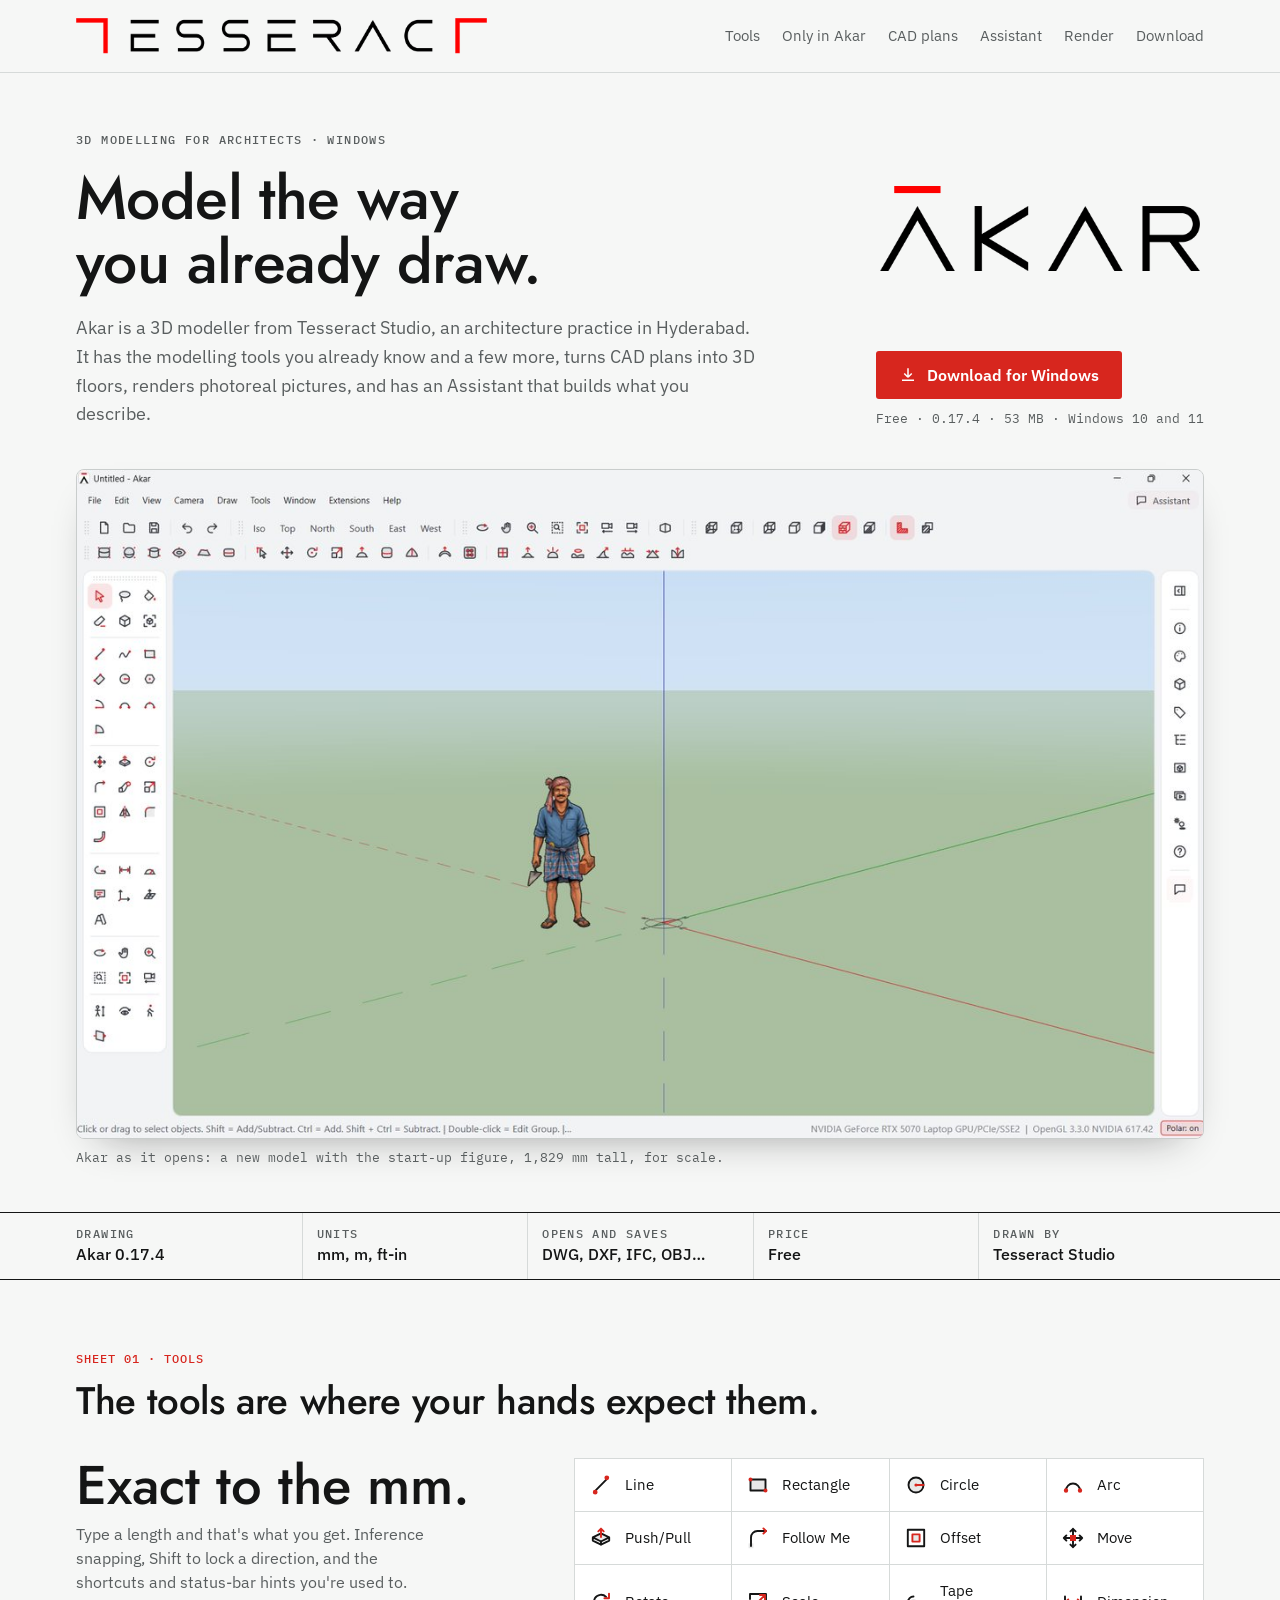
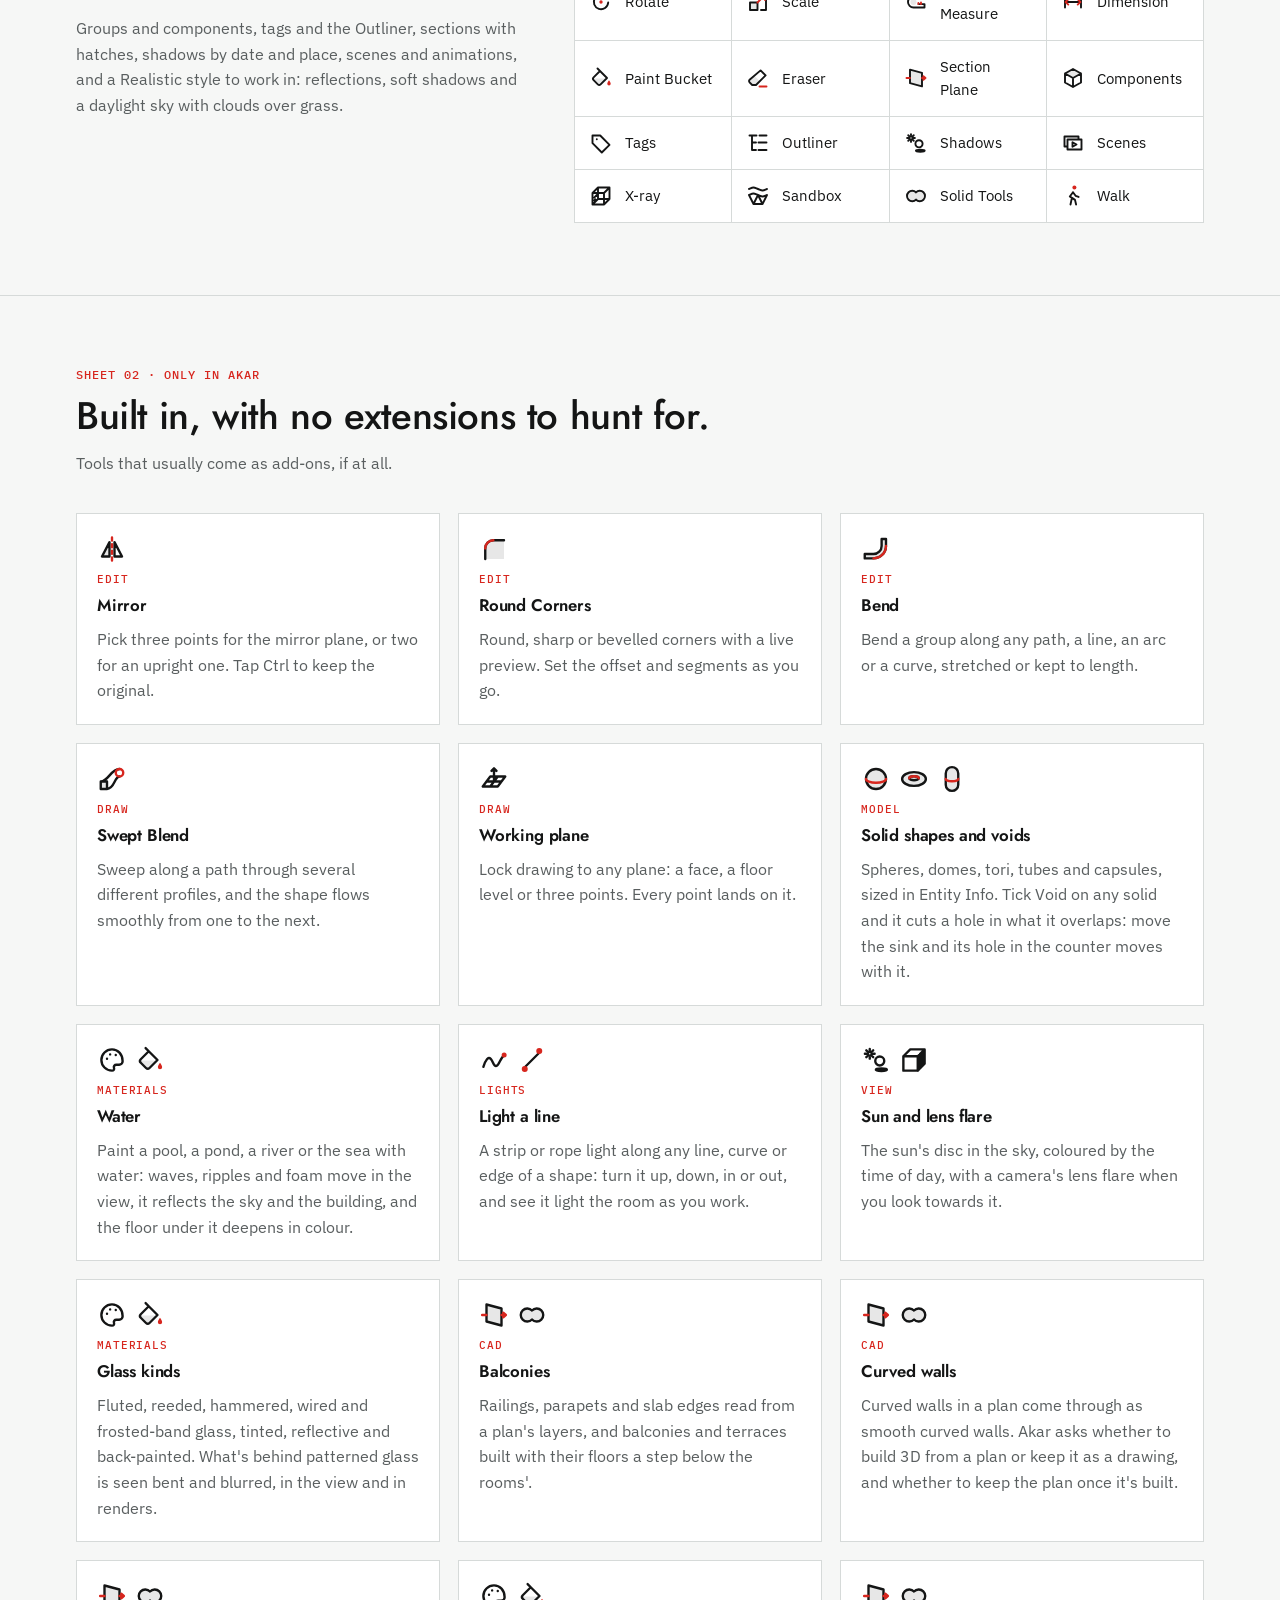
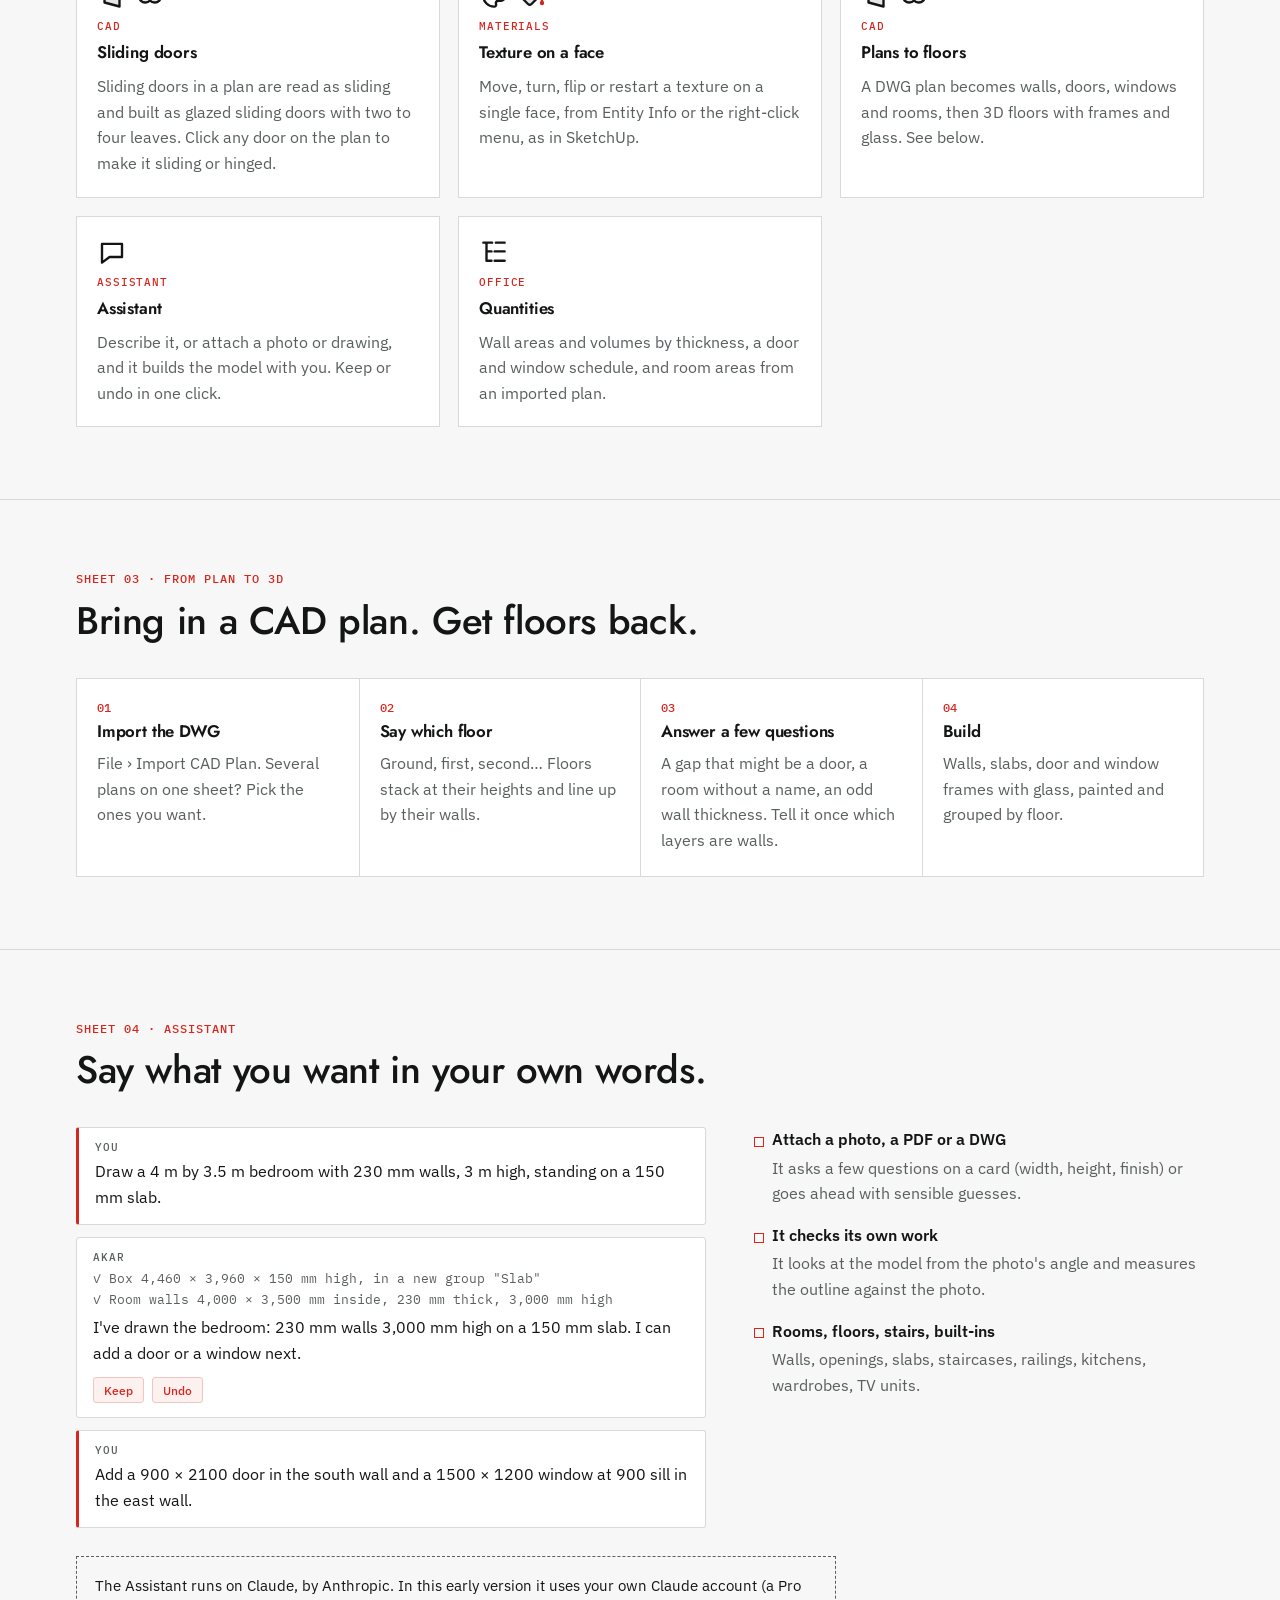
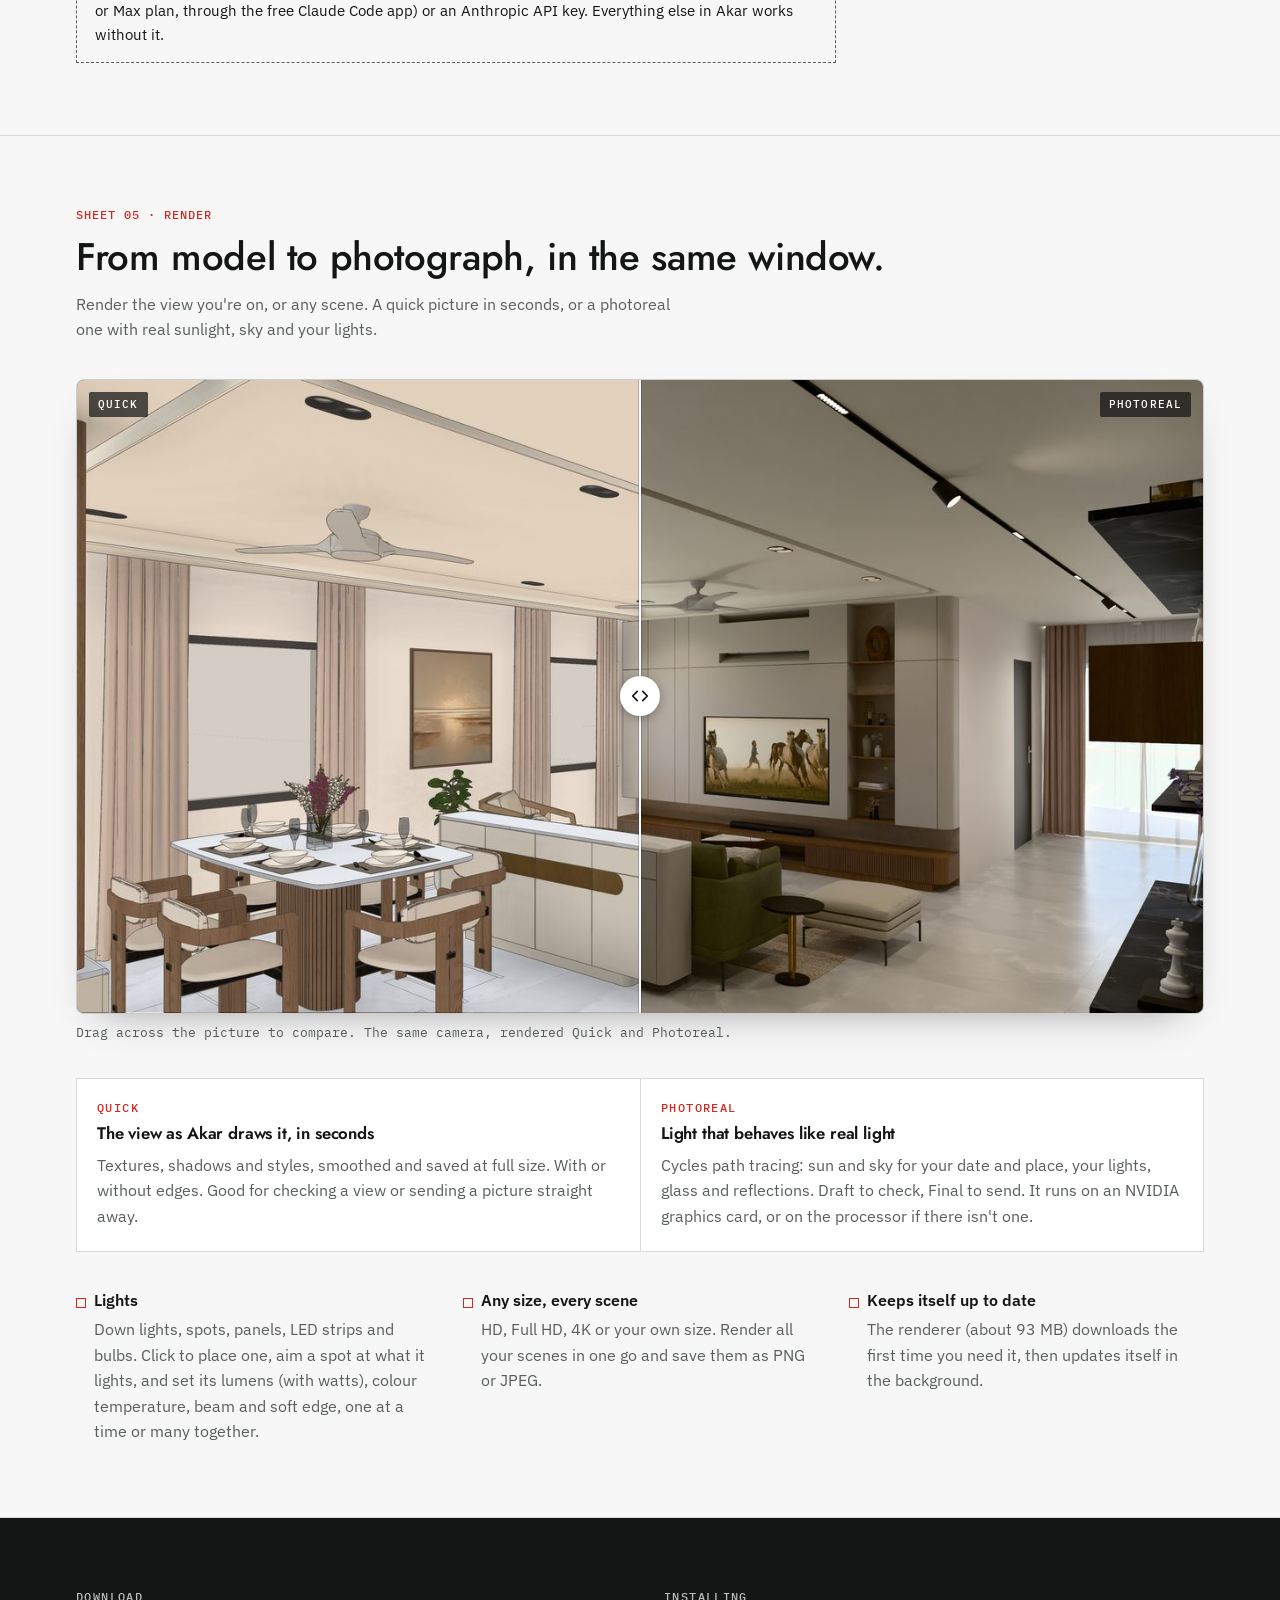
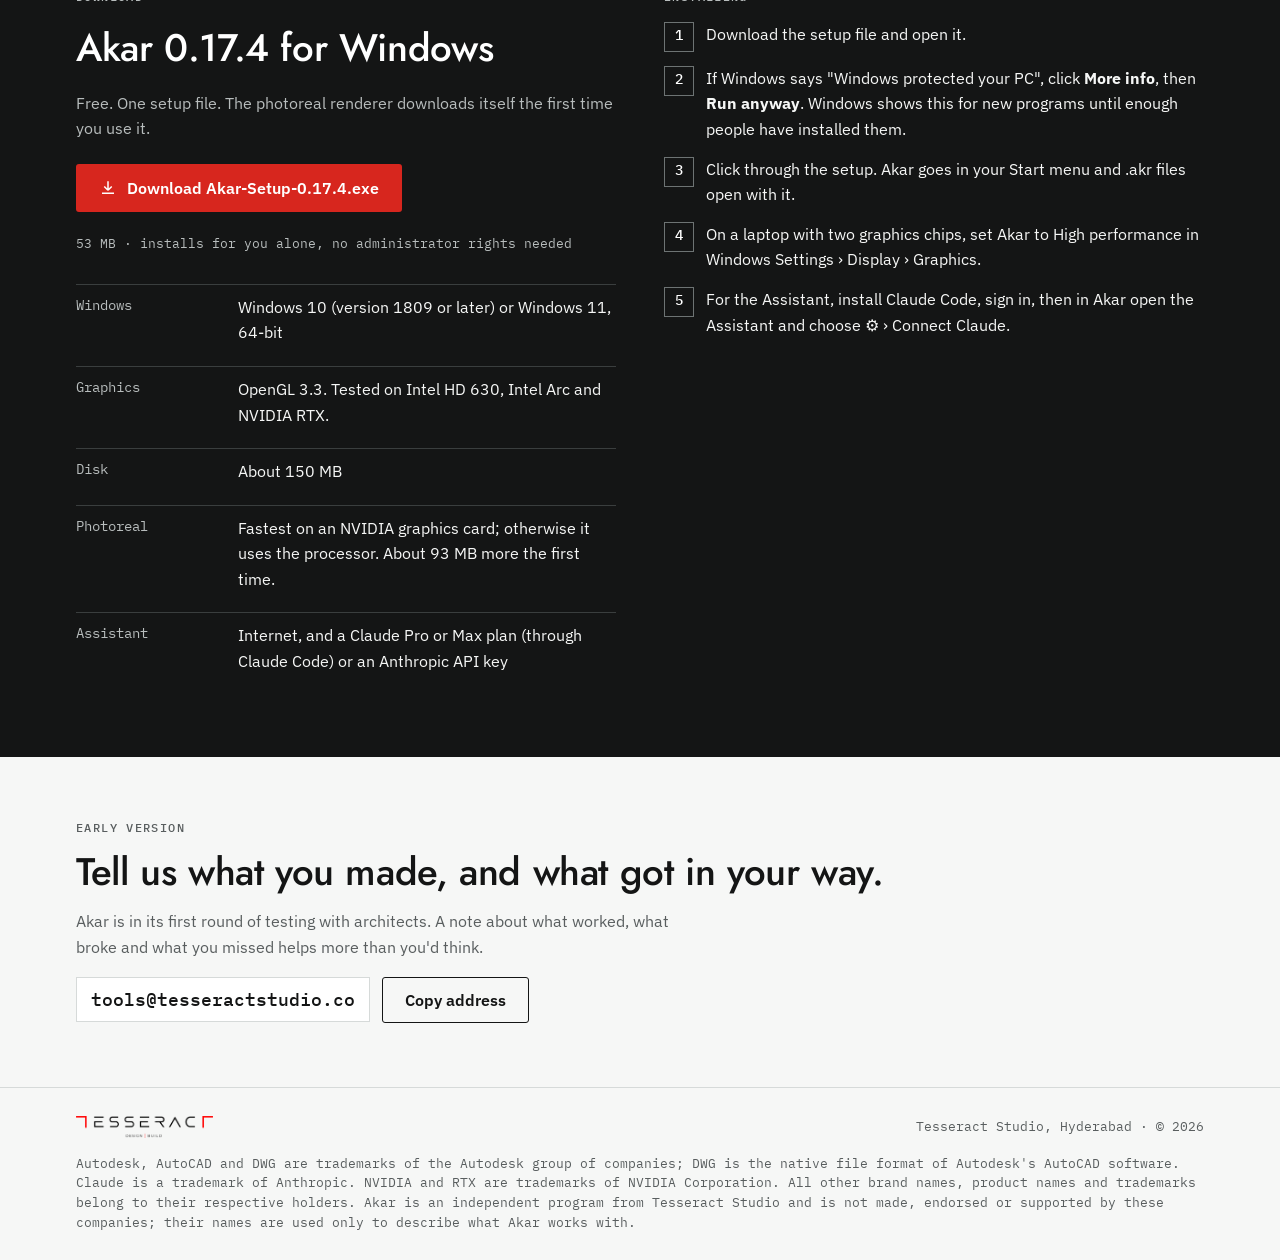
==== commit 9244159e: "Akar 0.17.4: corner blocks close rooms, one railing, sliding doors, kept CAD plan Co-Authored-By: Cl" ====
--- a/index.html
+++ b/index.html
@@ -248,8 +248,8 @@
         </div>
         <div class="hero-side">
           <div class="hero-mark-space"><img class="hero-mark" src="img/akar-wordmark.png" alt="Ākar" width="900" height="238"></div>
-          <a class="btn btn-red" href="download/Akar-Setup-0.17.3.exe"><svg viewBox="0 0 24 24" fill="none" stroke="currentColor" stroke-width="2" aria-hidden="true"><path d="M12 3v12m0 0 5-5m-5 5-5-5M4 19h16"/></svg>Download for Windows</a>
-          <span class="small">Free · 0.17.3 · 53 MB · Windows 10 and 11</span>
+          <a class="btn btn-red" href="download/Akar-Setup-0.17.4.exe"><svg viewBox="0 0 24 24" fill="none" stroke="currentColor" stroke-width="2" aria-hidden="true"><path d="M12 3v12m0 0 5-5m-5 5-5-5M4 19h16"/></svg>Download for Windows</a>
+          <span class="small">Free · 0.17.4 · 53 MB · Windows 10 and 11</span>
         </div>
       </div>
 
@@ -262,7 +262,7 @@
 
   <section class="titleblock" aria-label="Akar at a glance">
     <div class="wrap">
-      <div class="tb"><span class="label">Drawing</span><b>Akar 0.17.3</b></div>
+      <div class="tb"><span class="label">Drawing</span><b>Akar 0.17.4</b></div>
       <div class="tb"><span class="label">Units</span><b>mm, m, ft-in</b></div>
       <div class="tb"><span class="label">Opens and saves</span><b>DWG, DXF, IFC, OBJ…</b></div>
       <div class="tb"><span class="label">Price</span><b>Free</b></div>
@@ -299,6 +299,7 @@
         <div class="extra"><div class="icons" data-icons="palette paint"></div><span class="tag">Materials</span><h3>Glass kinds</h3><p class="muted">Fluted, reeded, hammered, wired and frosted-band glass, tinted, reflective and back-painted. What's behind patterned glass is seen bent and blurred, in the view and in renders.</p></div>
         <div class="extra"><div class="icons" data-icons="section union"></div><span class="tag">CAD</span><h3>Balconies</h3><p class="muted">Railings, parapets and slab edges read from a plan's layers, and balconies and terraces built with their floors a step below the rooms'.</p></div>
         <div class="extra"><div class="icons" data-icons="section union"></div><span class="tag">CAD</span><h3>Curved walls</h3><p class="muted">Curved walls in a plan come through as smooth curved walls. Akar asks whether to build 3D from a plan or keep it as a drawing, and whether to keep the plan once it's built.</p></div>
+        <div class="extra"><div class="icons" data-icons="section union"></div><span class="tag">CAD</span><h3>Sliding doors</h3><p class="muted">Sliding doors in a plan are read as sliding and built as glazed sliding doors with two to four leaves. Click any door on the plan to make it sliding or hinged.</p></div>
         <div class="extra"><div class="icons" data-icons="palette paint"></div><span class="tag">Materials</span><h3>Texture on a face</h3><p class="muted">Move, turn, flip or restart a texture on a single face, from Entity Info or the right-click menu, as in SketchUp.</p></div>
         <div class="extra"><div class="icons" data-icons="section union"></div><span class="tag">CAD</span><h3>Plans to floors</h3><p class="muted">A DWG plan becomes walls, doors, windows and rooms, then 3D floors with frames and glass. See below.</p></div>
         <div class="extra"><div class="icons" data-icons="chat"></div><span class="tag">Assistant</span><h3>Assistant</h3><p class="muted">Describe it, or attach a photo or drawing, and it builds the model with you. Keep or undo in one click.</p></div>
@@ -372,9 +373,9 @@
     <div class="wrap">
       <div style="display:grid;gap:22px;align-content:start">
         <span class="label">Download</span>
-        <h2>Akar 0.17.3 for Windows</h2>
+        <h2>Akar 0.17.4 for Windows</h2>
         <p class="muted">Free. One setup file. The photoreal renderer downloads itself the first time you use it.</p>
-        <div class="cta"><a class="btn btn-red" href="download/Akar-Setup-0.17.3.exe"><svg viewBox="0 0 24 24" fill="none" stroke="currentColor" stroke-width="2" aria-hidden="true"><path d="M12 3v12m0 0 5-5m-5 5-5-5M4 19h16"/></svg>Download Akar-Setup-0.17.3.exe</a></div>
+        <div class="cta"><a class="btn btn-red" href="download/Akar-Setup-0.17.4.exe"><svg viewBox="0 0 24 24" fill="none" stroke="currentColor" stroke-width="2" aria-hidden="true"><path d="M12 3v12m0 0 5-5m-5 5-5-5M4 19h16"/></svg>Download Akar-Setup-0.17.4.exe</a></div>
         <span class="small" style="color:#b8bdbd">53 MB · installs for you alone, no administrator rights needed</span>
         <dl class="req">
           <div><dt>Windows</dt><dd>Windows 10 (version 1809 or later) or Windows 11, 64-bit</dd></div>
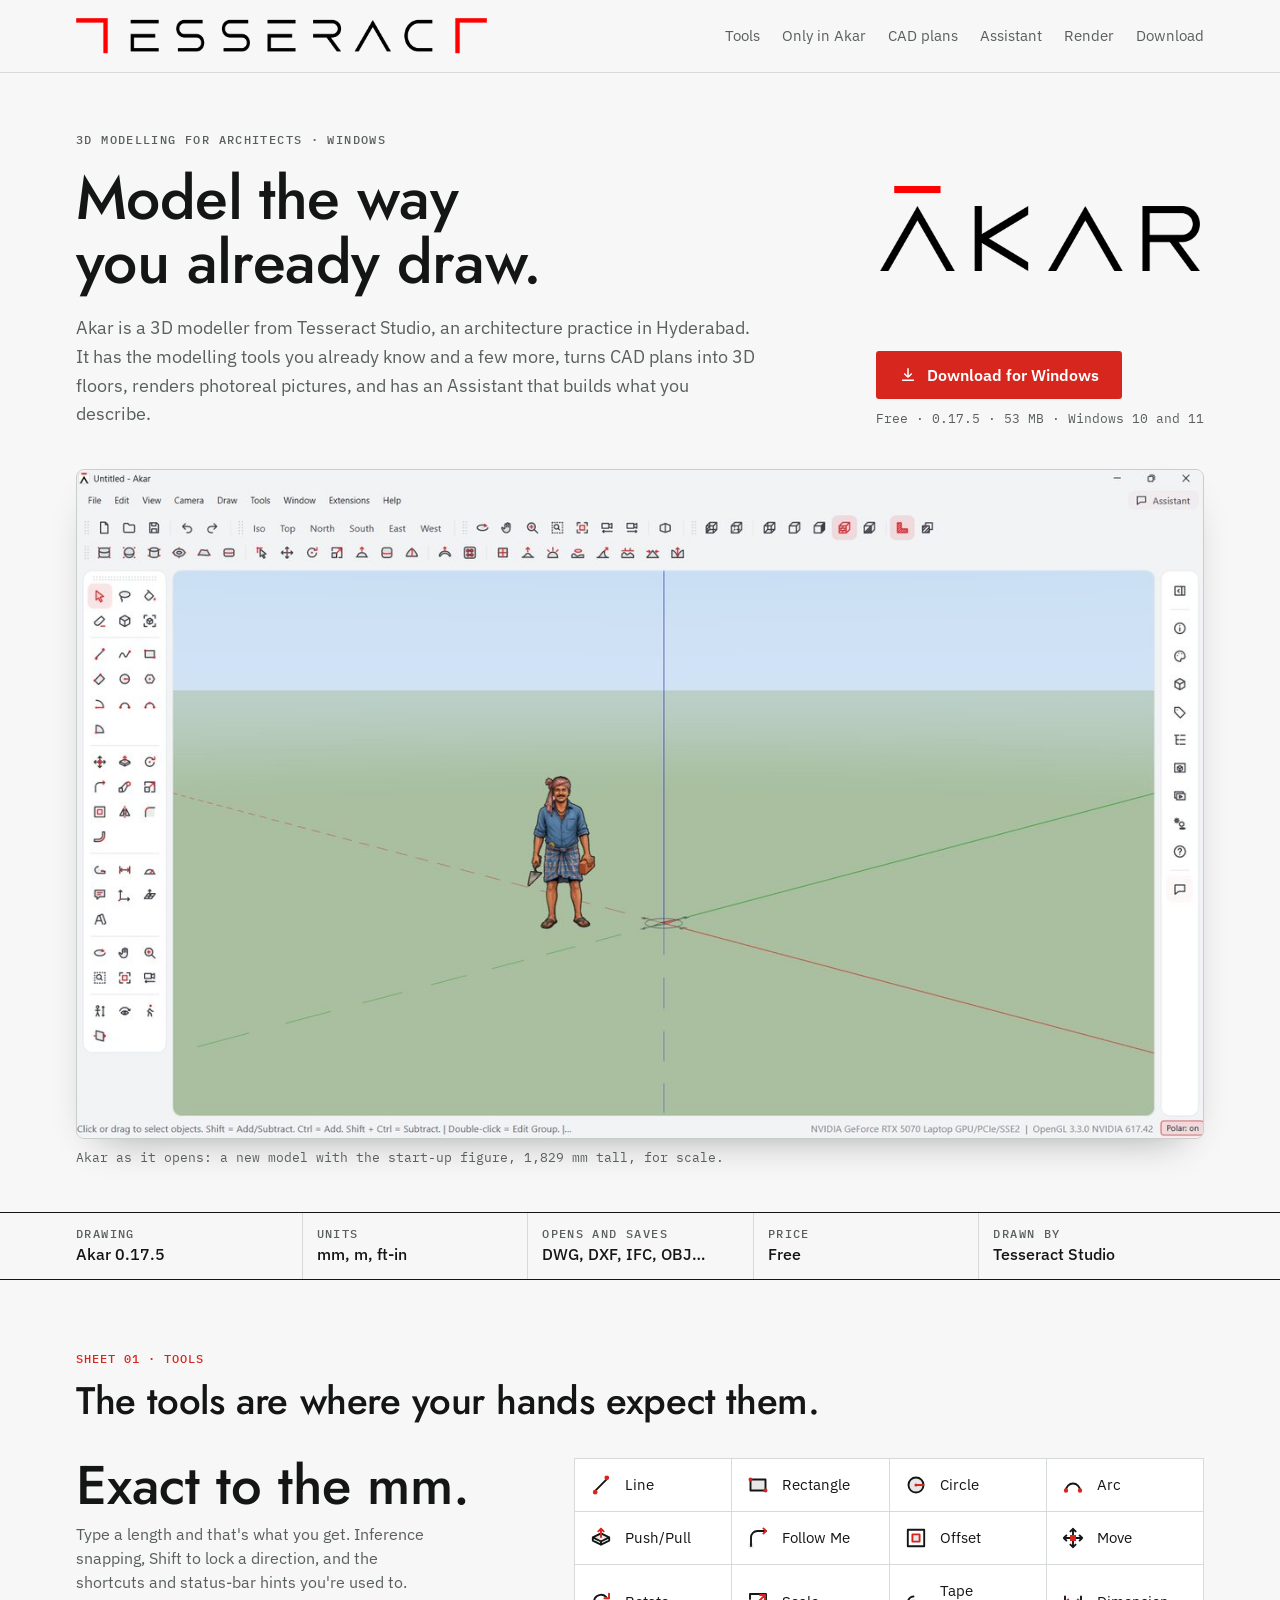
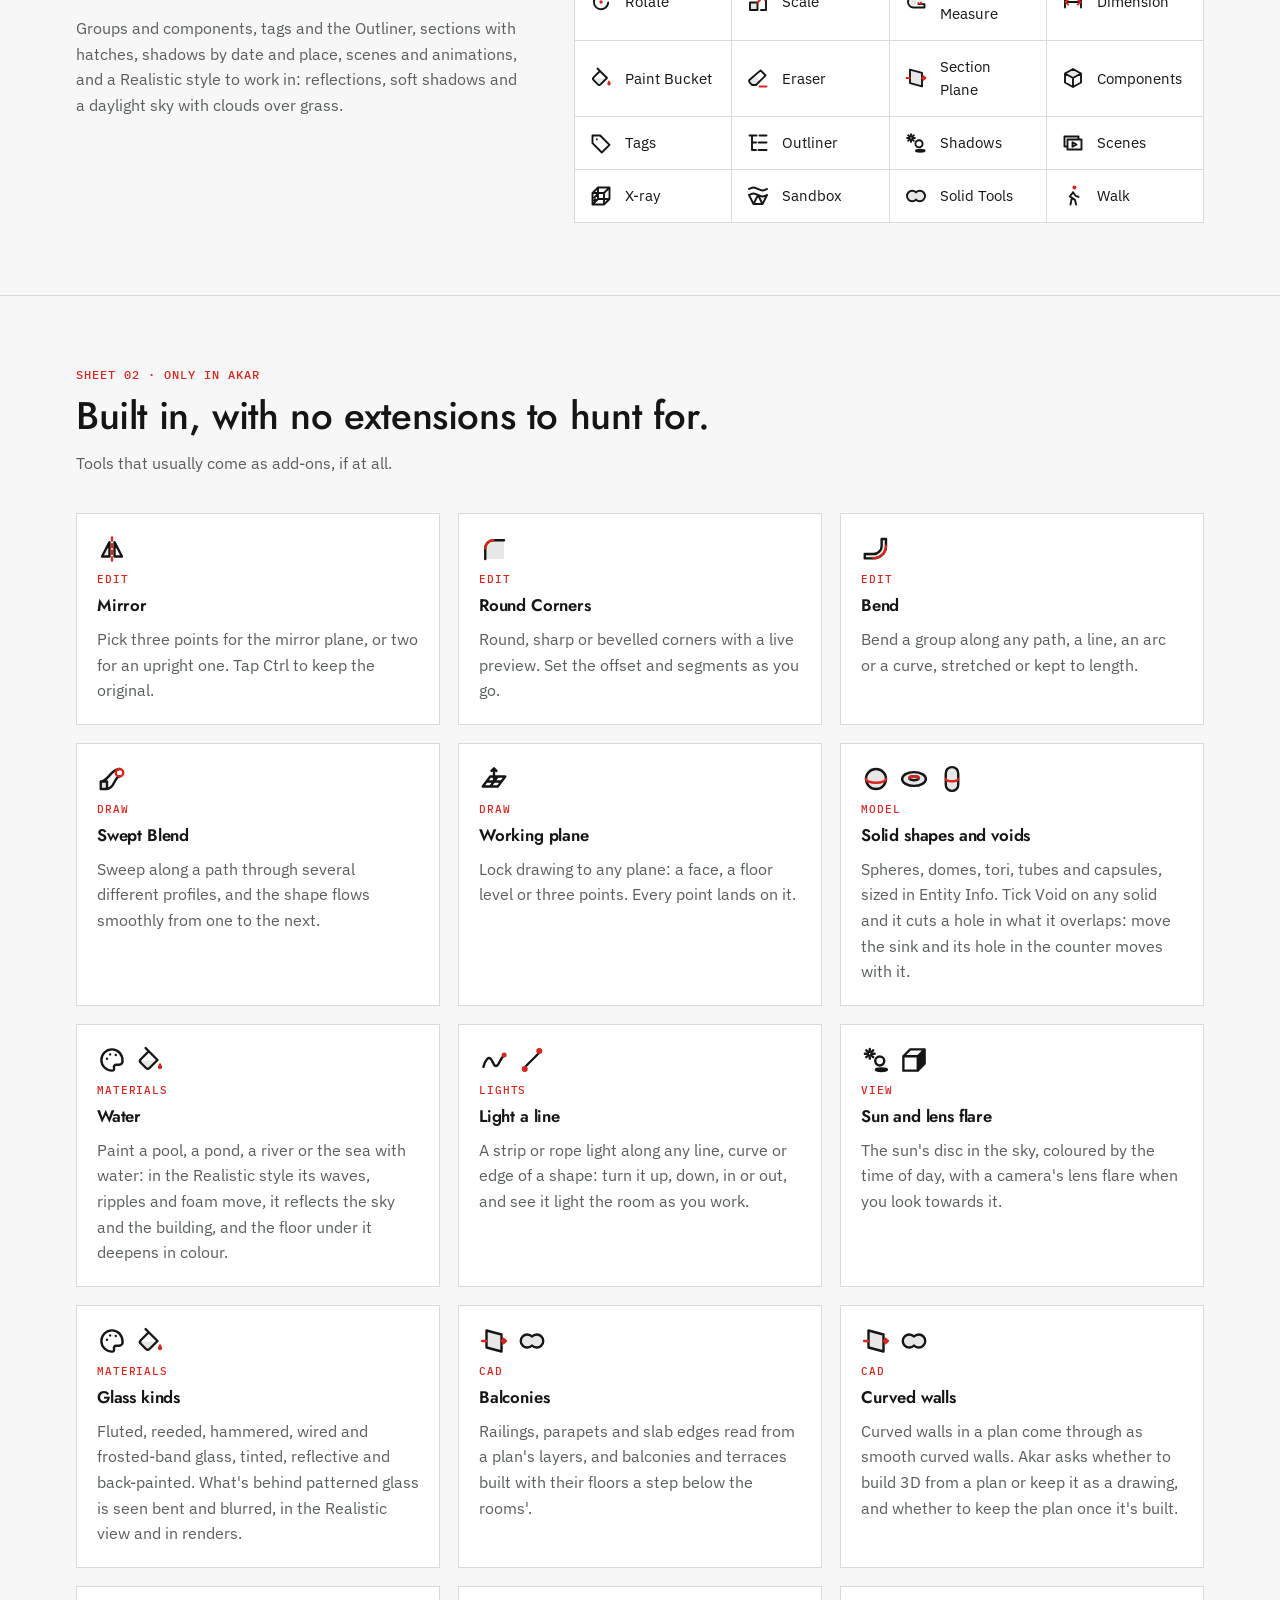
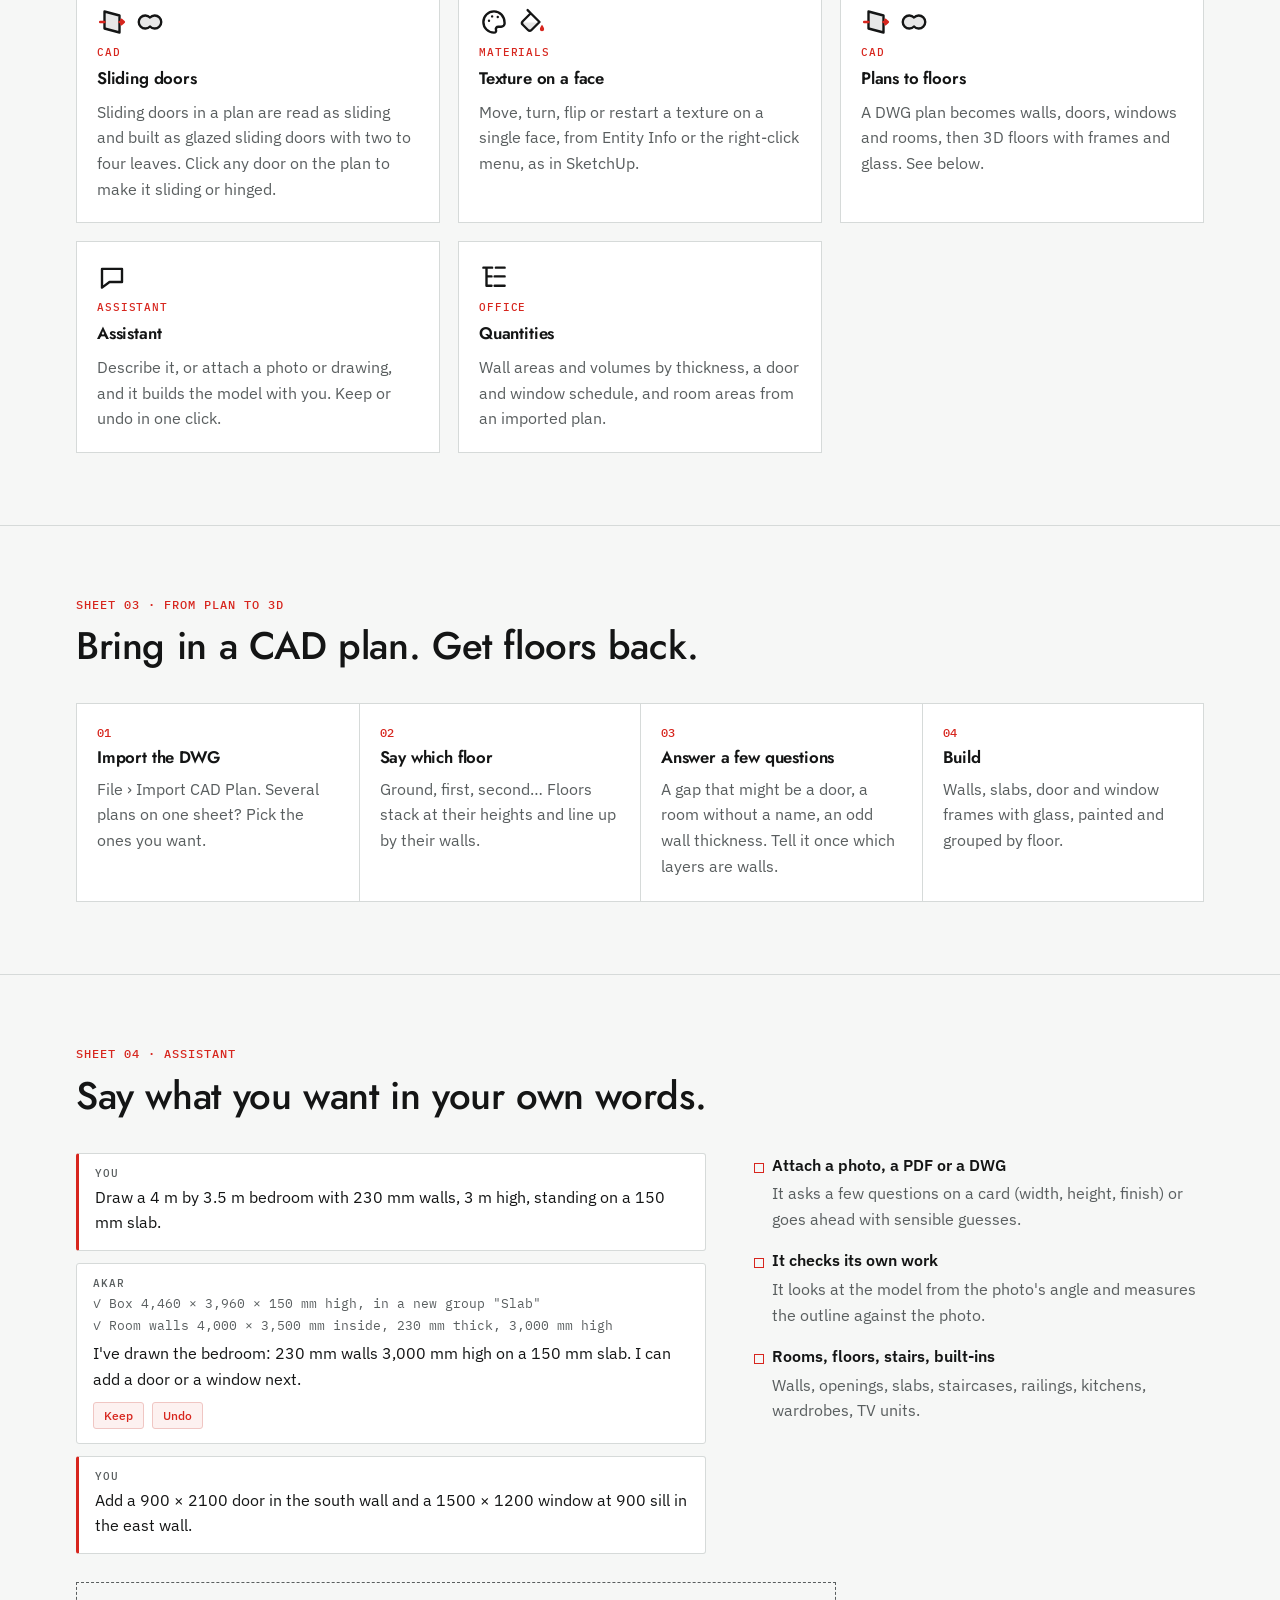
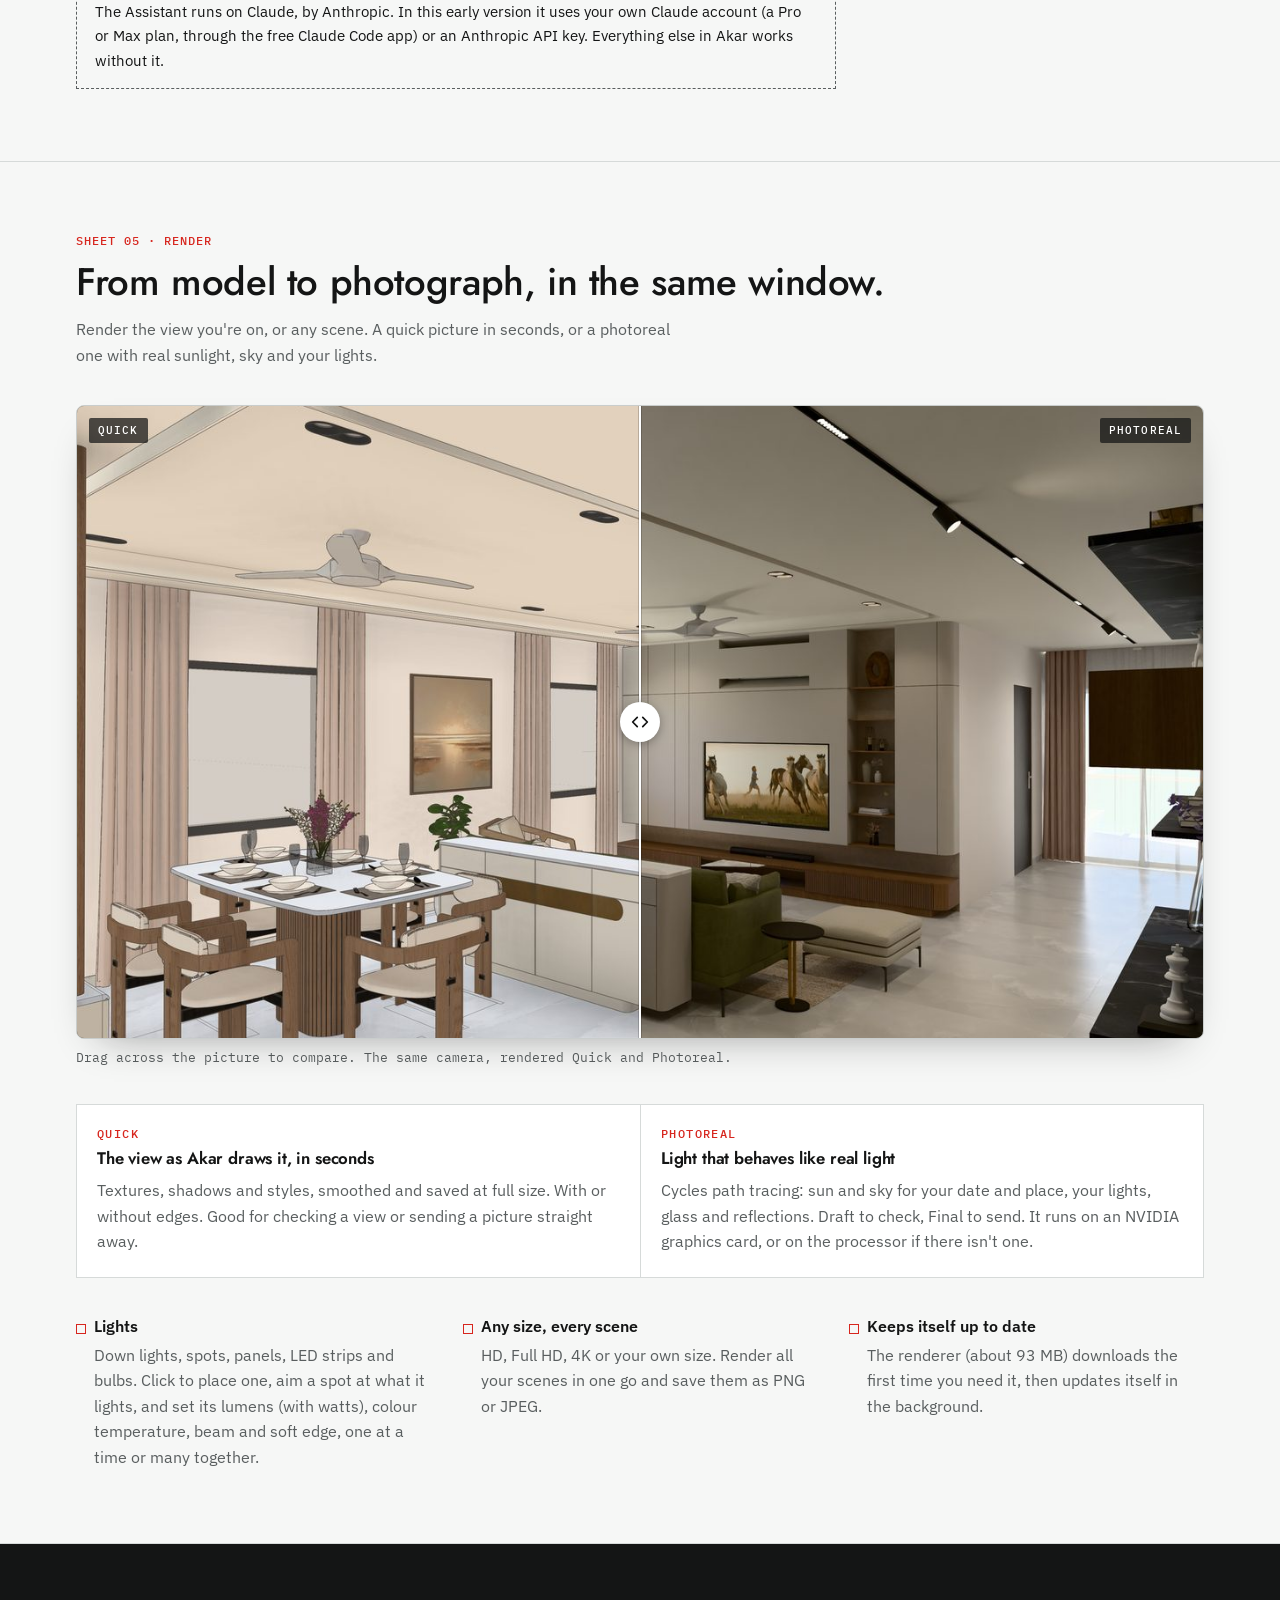
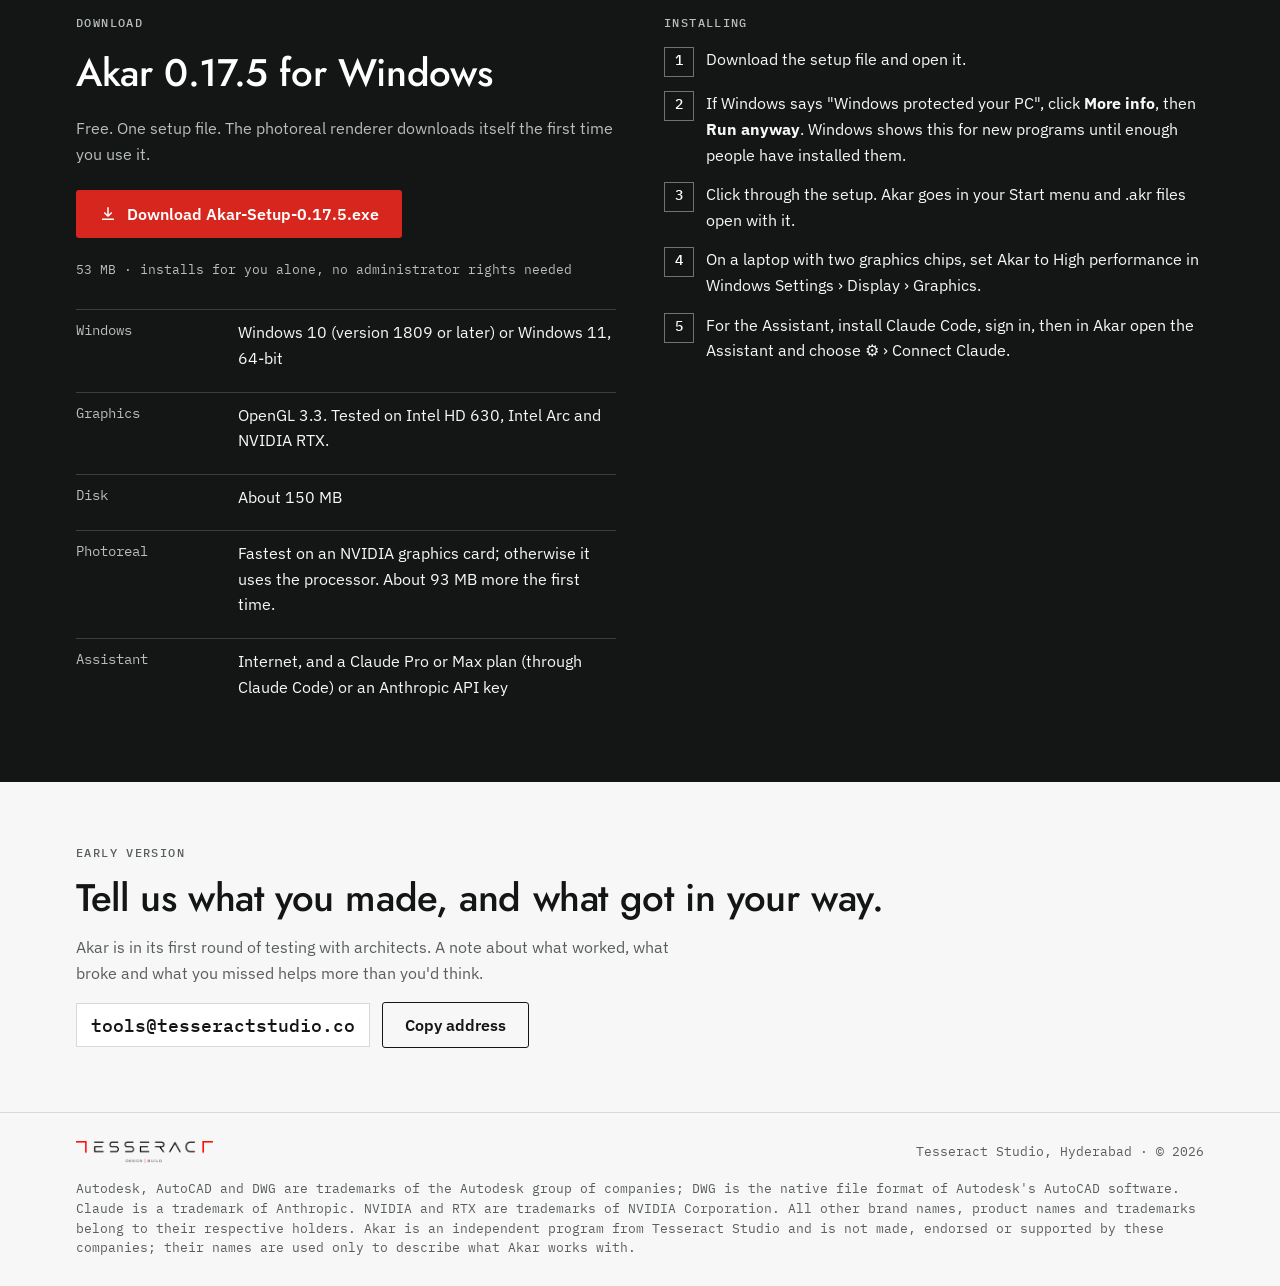
==== commit cb4766d3: "Akar 0.17.5: still water fixed; water, gloss and reflections only in Realistic Co-Authored-By: Claud" ====
--- a/index.html
+++ b/index.html
@@ -248,8 +248,8 @@
         </div>
         <div class="hero-side">
           <div class="hero-mark-space"><img class="hero-mark" src="img/akar-wordmark.png" alt="Ākar" width="900" height="238"></div>
-          <a class="btn btn-red" href="download/Akar-Setup-0.17.4.exe"><svg viewBox="0 0 24 24" fill="none" stroke="currentColor" stroke-width="2" aria-hidden="true"><path d="M12 3v12m0 0 5-5m-5 5-5-5M4 19h16"/></svg>Download for Windows</a>
-          <span class="small">Free · 0.17.4 · 53 MB · Windows 10 and 11</span>
+          <a class="btn btn-red" href="download/Akar-Setup-0.17.5.exe"><svg viewBox="0 0 24 24" fill="none" stroke="currentColor" stroke-width="2" aria-hidden="true"><path d="M12 3v12m0 0 5-5m-5 5-5-5M4 19h16"/></svg>Download for Windows</a>
+          <span class="small">Free · 0.17.5 · 53 MB · Windows 10 and 11</span>
         </div>
       </div>
 
@@ -262,7 +262,7 @@
 
   <section class="titleblock" aria-label="Akar at a glance">
     <div class="wrap">
-      <div class="tb"><span class="label">Drawing</span><b>Akar 0.17.4</b></div>
+      <div class="tb"><span class="label">Drawing</span><b>Akar 0.17.5</b></div>
       <div class="tb"><span class="label">Units</span><b>mm, m, ft-in</b></div>
       <div class="tb"><span class="label">Opens and saves</span><b>DWG, DXF, IFC, OBJ…</b></div>
       <div class="tb"><span class="label">Price</span><b>Free</b></div>
@@ -293,10 +293,10 @@
         <div class="extra"><div class="icons" data-icons="swept_blend"></div><span class="tag">Draw</span><h3>Swept Blend</h3><p class="muted">Sweep along a path through several different profiles, and the shape flows smoothly from one to the next.</p></div>
         <div class="extra"><div class="icons" data-icons="working_plane"></div><span class="tag">Draw</span><h3>Working plane</h3><p class="muted">Lock drawing to any plane: a face, a floor level or three points. Every point lands on it.</p></div>
         <div class="extra"><div class="icons" data-icons="shape_sphere shape_torus shape_capsule"></div><span class="tag">Model</span><h3>Solid shapes and voids</h3><p class="muted">Spheres, domes, tori, tubes and capsules, sized in Entity Info. Tick Void on any solid and it cuts a hole in what it overlaps: move the sink and its hole in the counter moves with it.</p></div>
-        <div class="extra"><div class="icons" data-icons="palette paint"></div><span class="tag">Materials</span><h3>Water</h3><p class="muted">Paint a pool, a pond, a river or the sea with water: waves, ripples and foam move in the view, it reflects the sky and the building, and the floor under it deepens in colour.</p></div>
+        <div class="extra"><div class="icons" data-icons="palette paint"></div><span class="tag">Materials</span><h3>Water</h3><p class="muted">Paint a pool, a pond, a river or the sea with water: in the Realistic style its waves, ripples and foam move, it reflects the sky and the building, and the floor under it deepens in colour.</p></div>
         <div class="extra"><div class="icons" data-icons="freehand line"></div><span class="tag">Lights</span><h3>Light a line</h3><p class="muted">A strip or rope light along any line, curve or edge of a shape: turn it up, down, in or out, and see it light the room as you work.</p></div>
         <div class="extra"><div class="icons" data-icons="shadows style_shaded"></div><span class="tag">View</span><h3>Sun and lens flare</h3><p class="muted">The sun's disc in the sky, coloured by the time of day, with a camera's lens flare when you look towards it.</p></div>
-        <div class="extra"><div class="icons" data-icons="palette paint"></div><span class="tag">Materials</span><h3>Glass kinds</h3><p class="muted">Fluted, reeded, hammered, wired and frosted-band glass, tinted, reflective and back-painted. What's behind patterned glass is seen bent and blurred, in the view and in renders.</p></div>
+        <div class="extra"><div class="icons" data-icons="palette paint"></div><span class="tag">Materials</span><h3>Glass kinds</h3><p class="muted">Fluted, reeded, hammered, wired and frosted-band glass, tinted, reflective and back-painted. What's behind patterned glass is seen bent and blurred, in the Realistic view and in renders.</p></div>
         <div class="extra"><div class="icons" data-icons="section union"></div><span class="tag">CAD</span><h3>Balconies</h3><p class="muted">Railings, parapets and slab edges read from a plan's layers, and balconies and terraces built with their floors a step below the rooms'.</p></div>
         <div class="extra"><div class="icons" data-icons="section union"></div><span class="tag">CAD</span><h3>Curved walls</h3><p class="muted">Curved walls in a plan come through as smooth curved walls. Akar asks whether to build 3D from a plan or keep it as a drawing, and whether to keep the plan once it's built.</p></div>
         <div class="extra"><div class="icons" data-icons="section union"></div><span class="tag">CAD</span><h3>Sliding doors</h3><p class="muted">Sliding doors in a plan are read as sliding and built as glazed sliding doors with two to four leaves. Click any door on the plan to make it sliding or hinged.</p></div>
@@ -373,9 +373,9 @@
     <div class="wrap">
       <div style="display:grid;gap:22px;align-content:start">
         <span class="label">Download</span>
-        <h2>Akar 0.17.4 for Windows</h2>
+        <h2>Akar 0.17.5 for Windows</h2>
         <p class="muted">Free. One setup file. The photoreal renderer downloads itself the first time you use it.</p>
-        <div class="cta"><a class="btn btn-red" href="download/Akar-Setup-0.17.4.exe"><svg viewBox="0 0 24 24" fill="none" stroke="currentColor" stroke-width="2" aria-hidden="true"><path d="M12 3v12m0 0 5-5m-5 5-5-5M4 19h16"/></svg>Download Akar-Setup-0.17.4.exe</a></div>
+        <div class="cta"><a class="btn btn-red" href="download/Akar-Setup-0.17.5.exe"><svg viewBox="0 0 24 24" fill="none" stroke="currentColor" stroke-width="2" aria-hidden="true"><path d="M12 3v12m0 0 5-5m-5 5-5-5M4 19h16"/></svg>Download Akar-Setup-0.17.5.exe</a></div>
         <span class="small" style="color:#b8bdbd">53 MB · installs for you alone, no administrator rights needed</span>
         <dl class="req">
           <div><dt>Windows</dt><dd>Windows 10 (version 1809 or later) or Windows 11, 64-bit</dd></div>
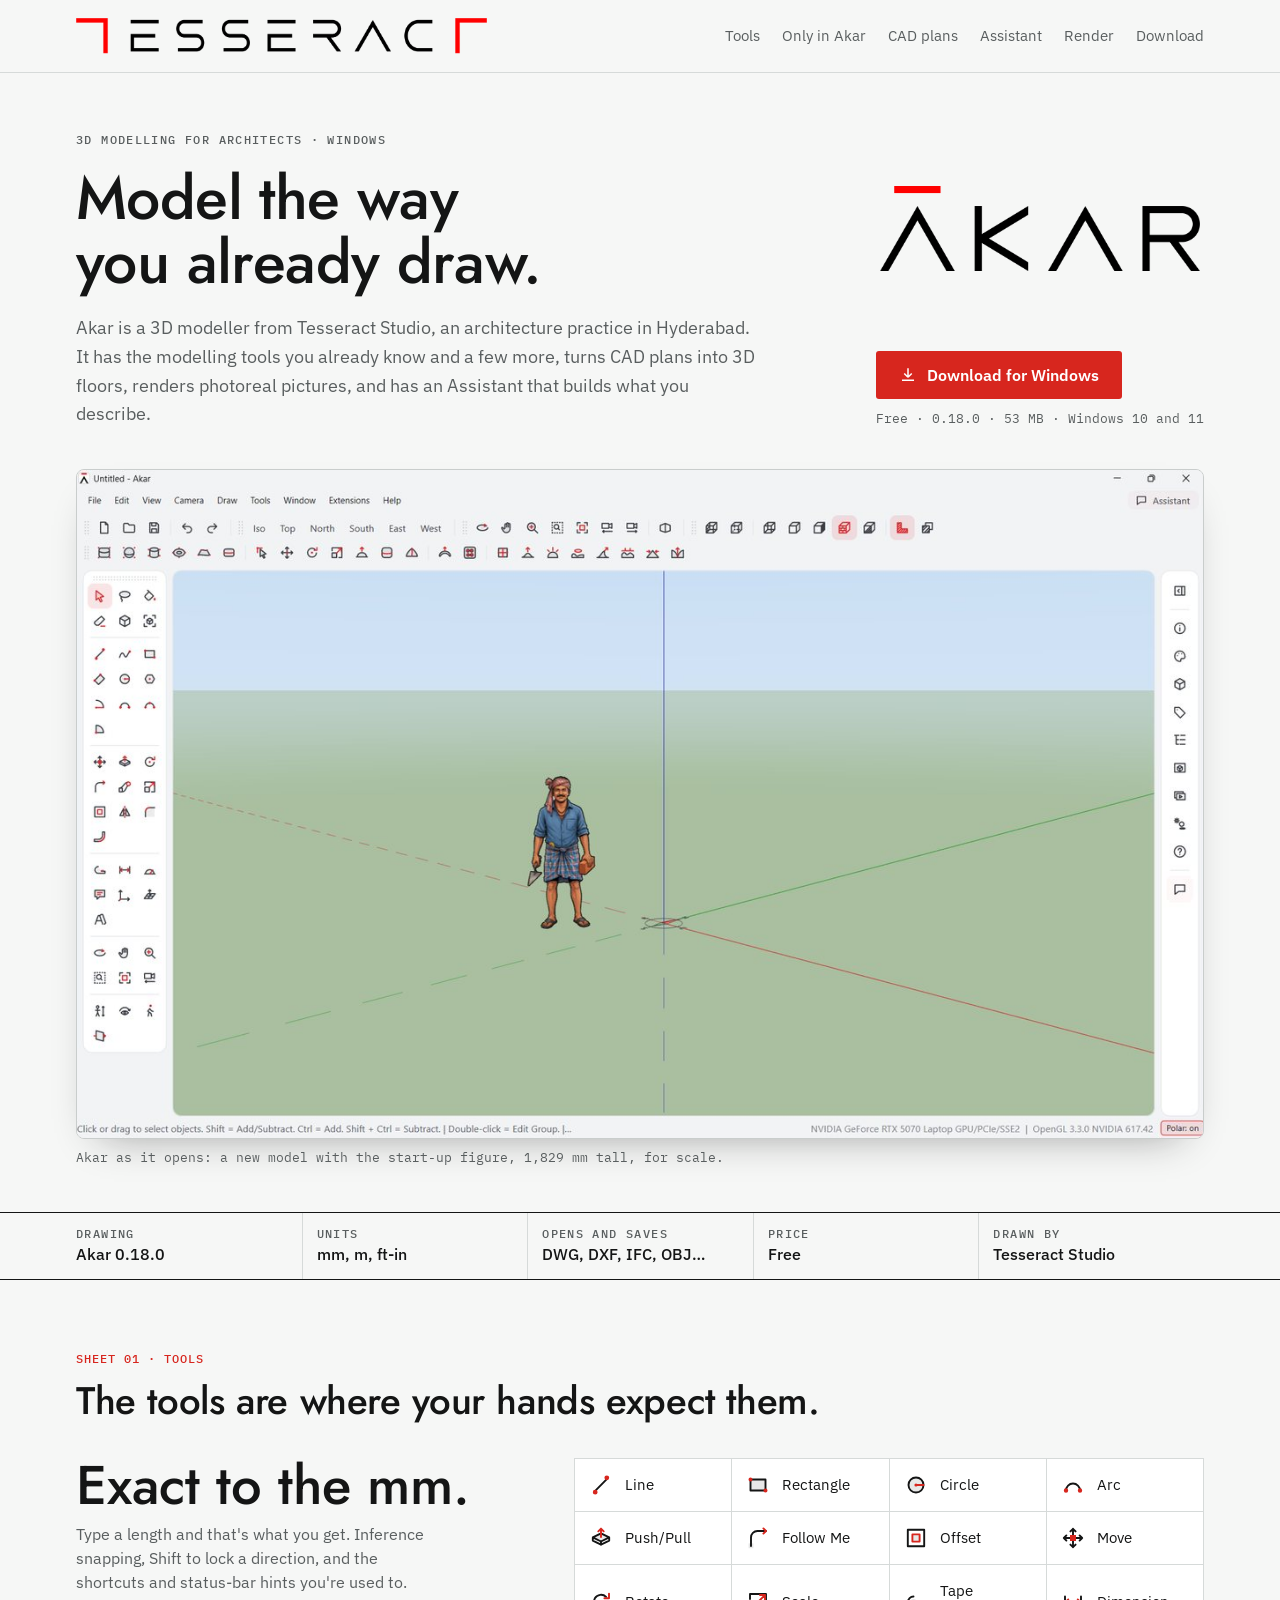
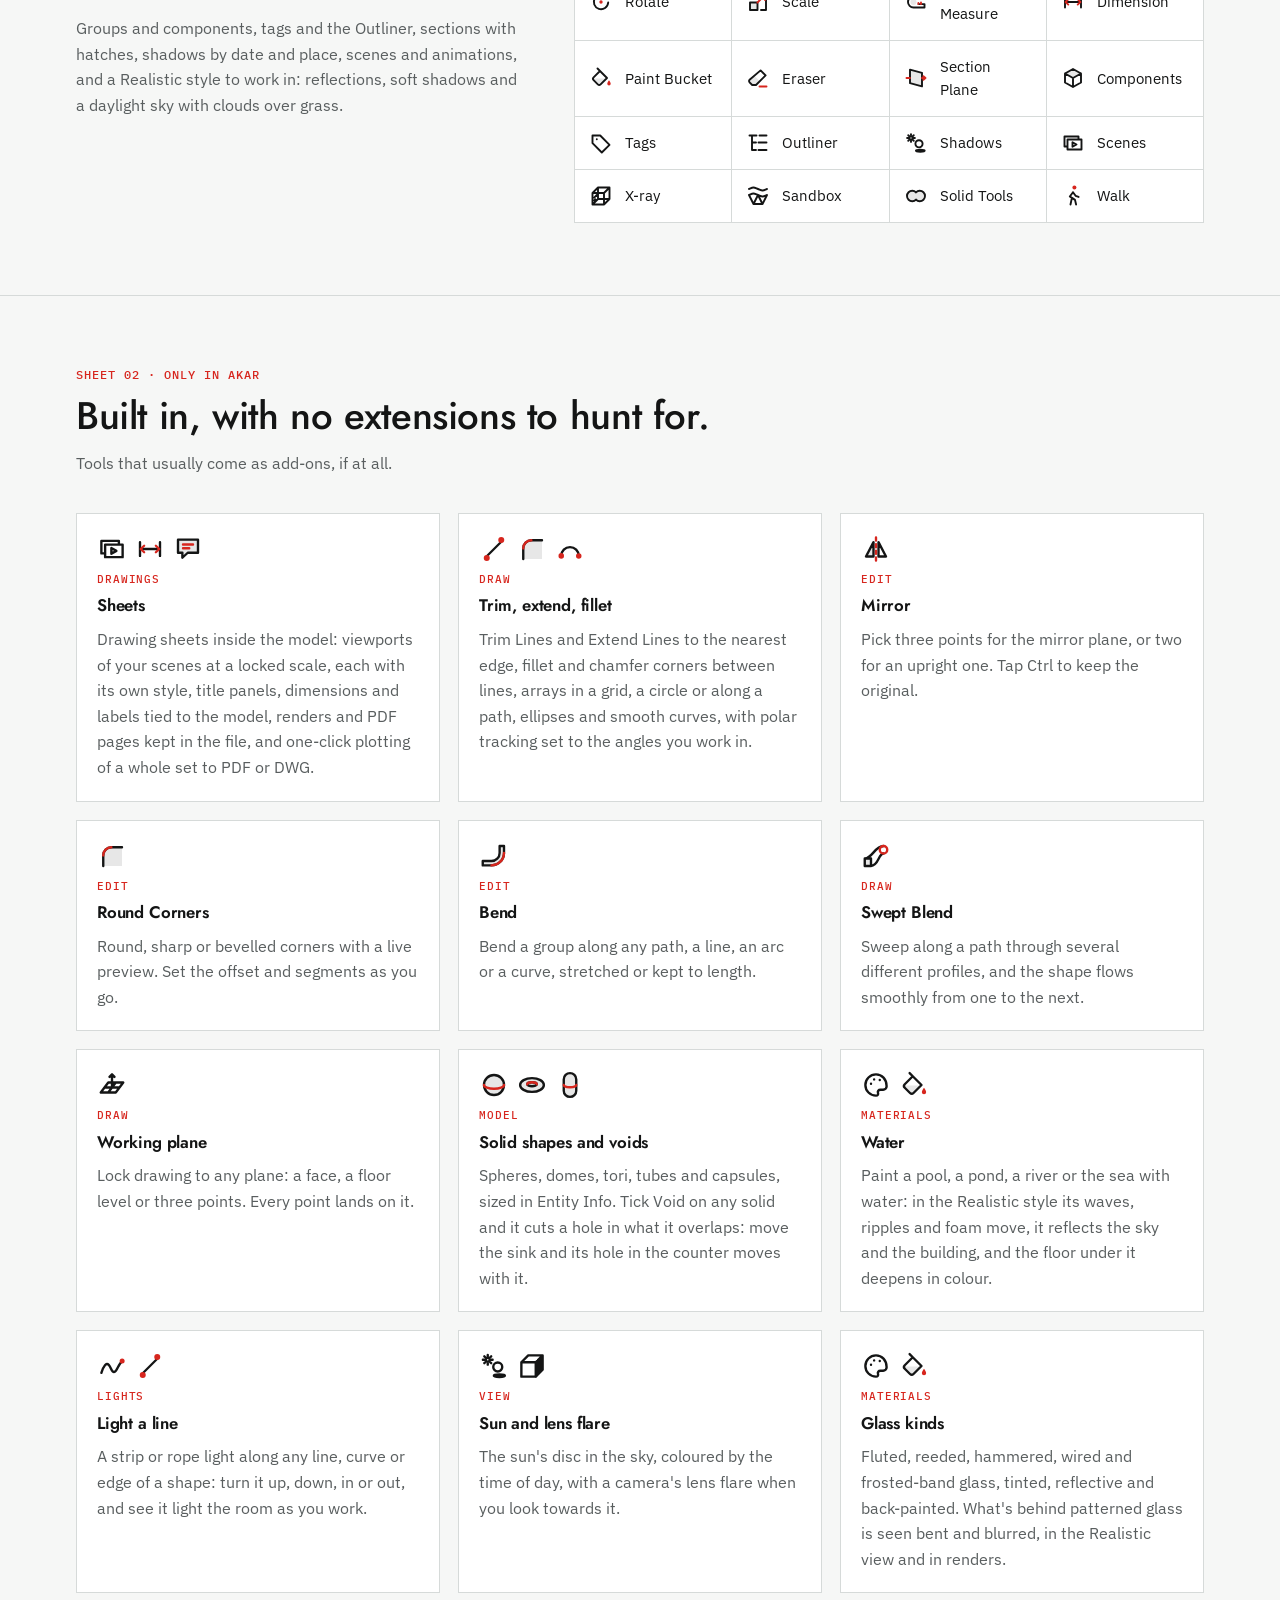
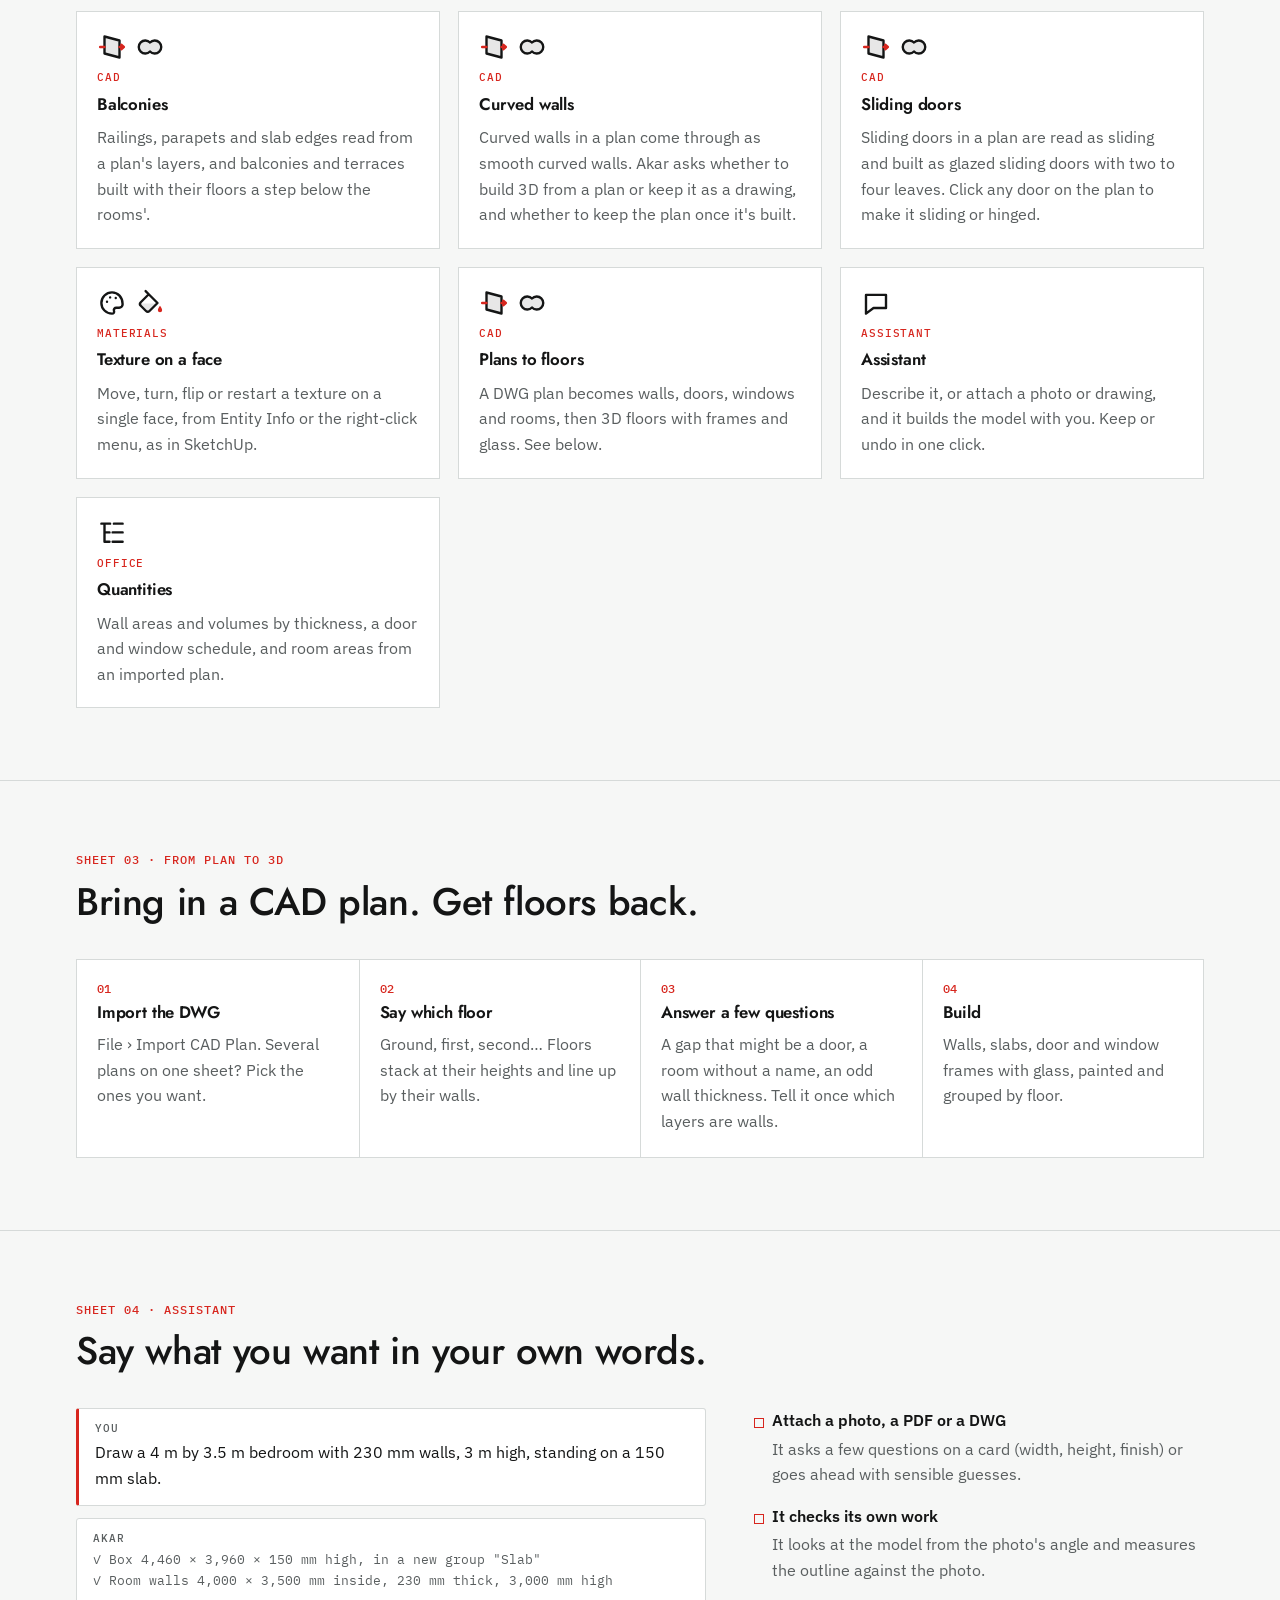
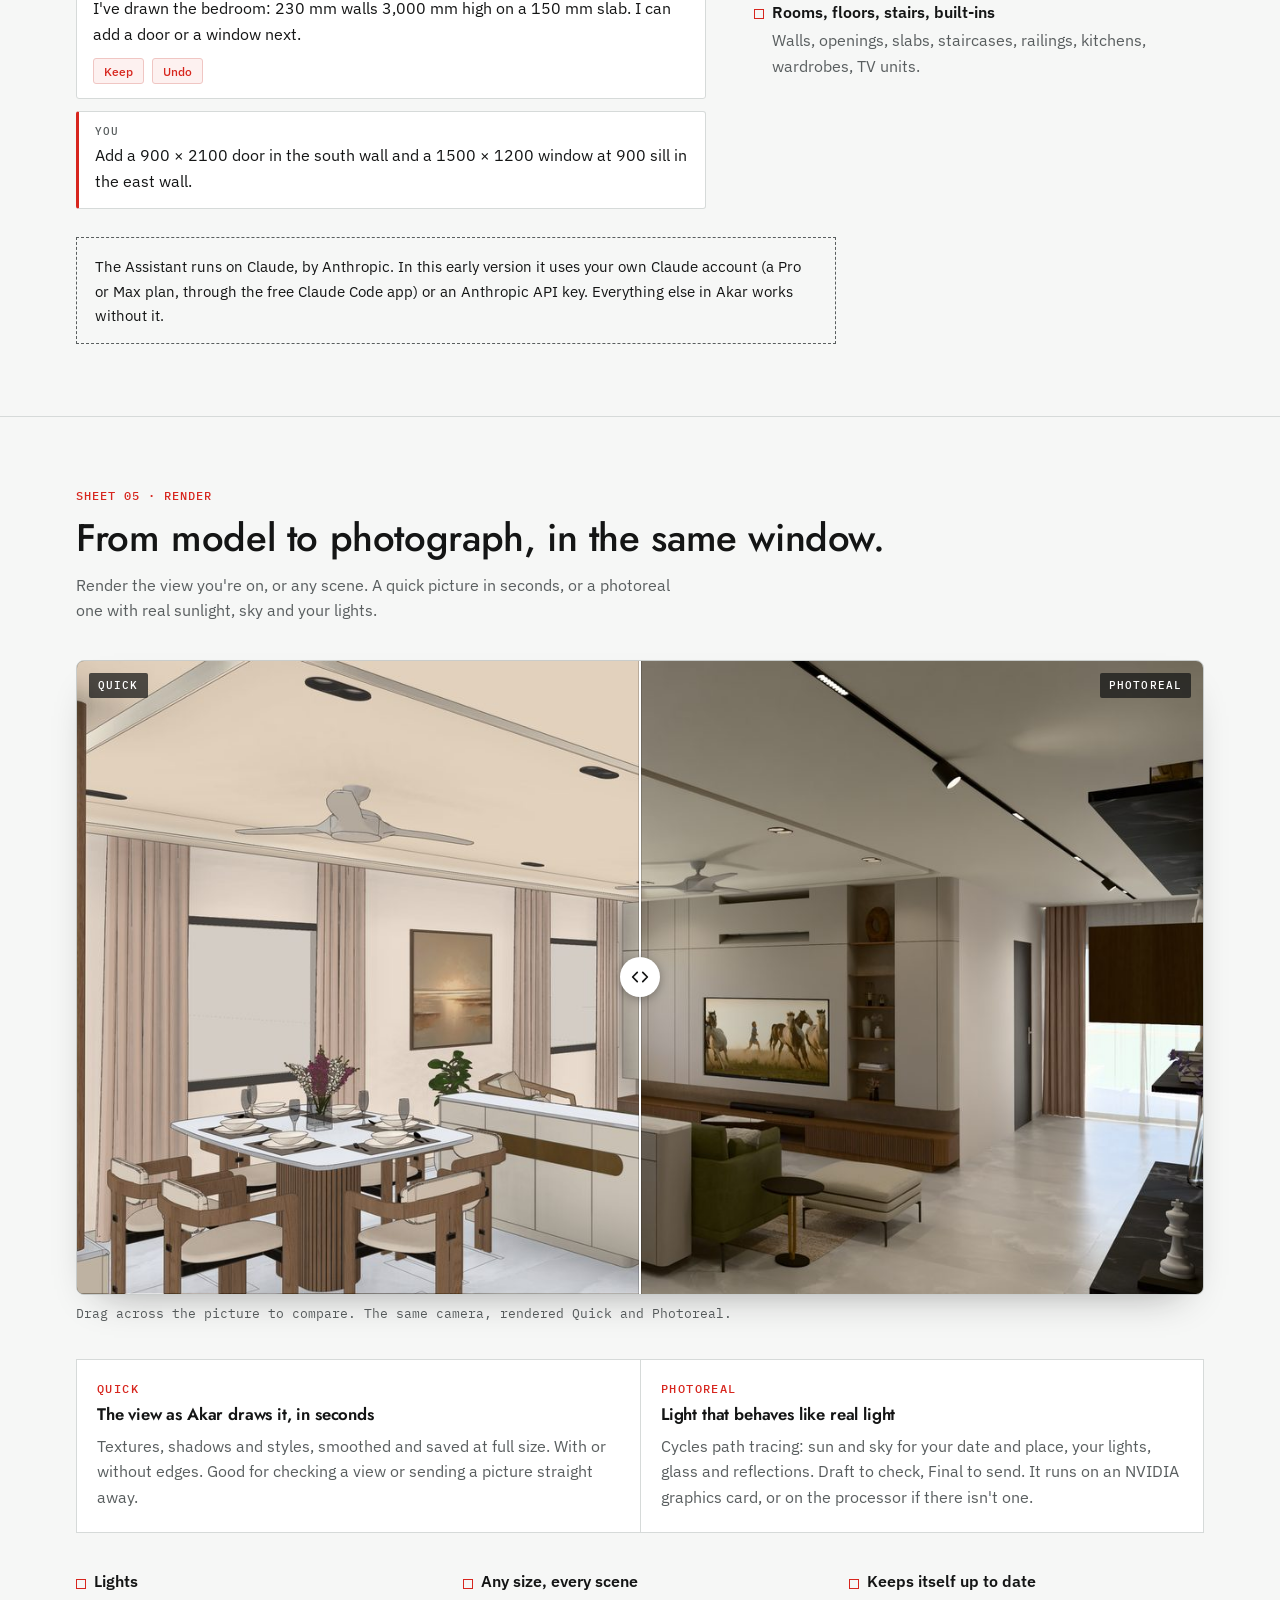
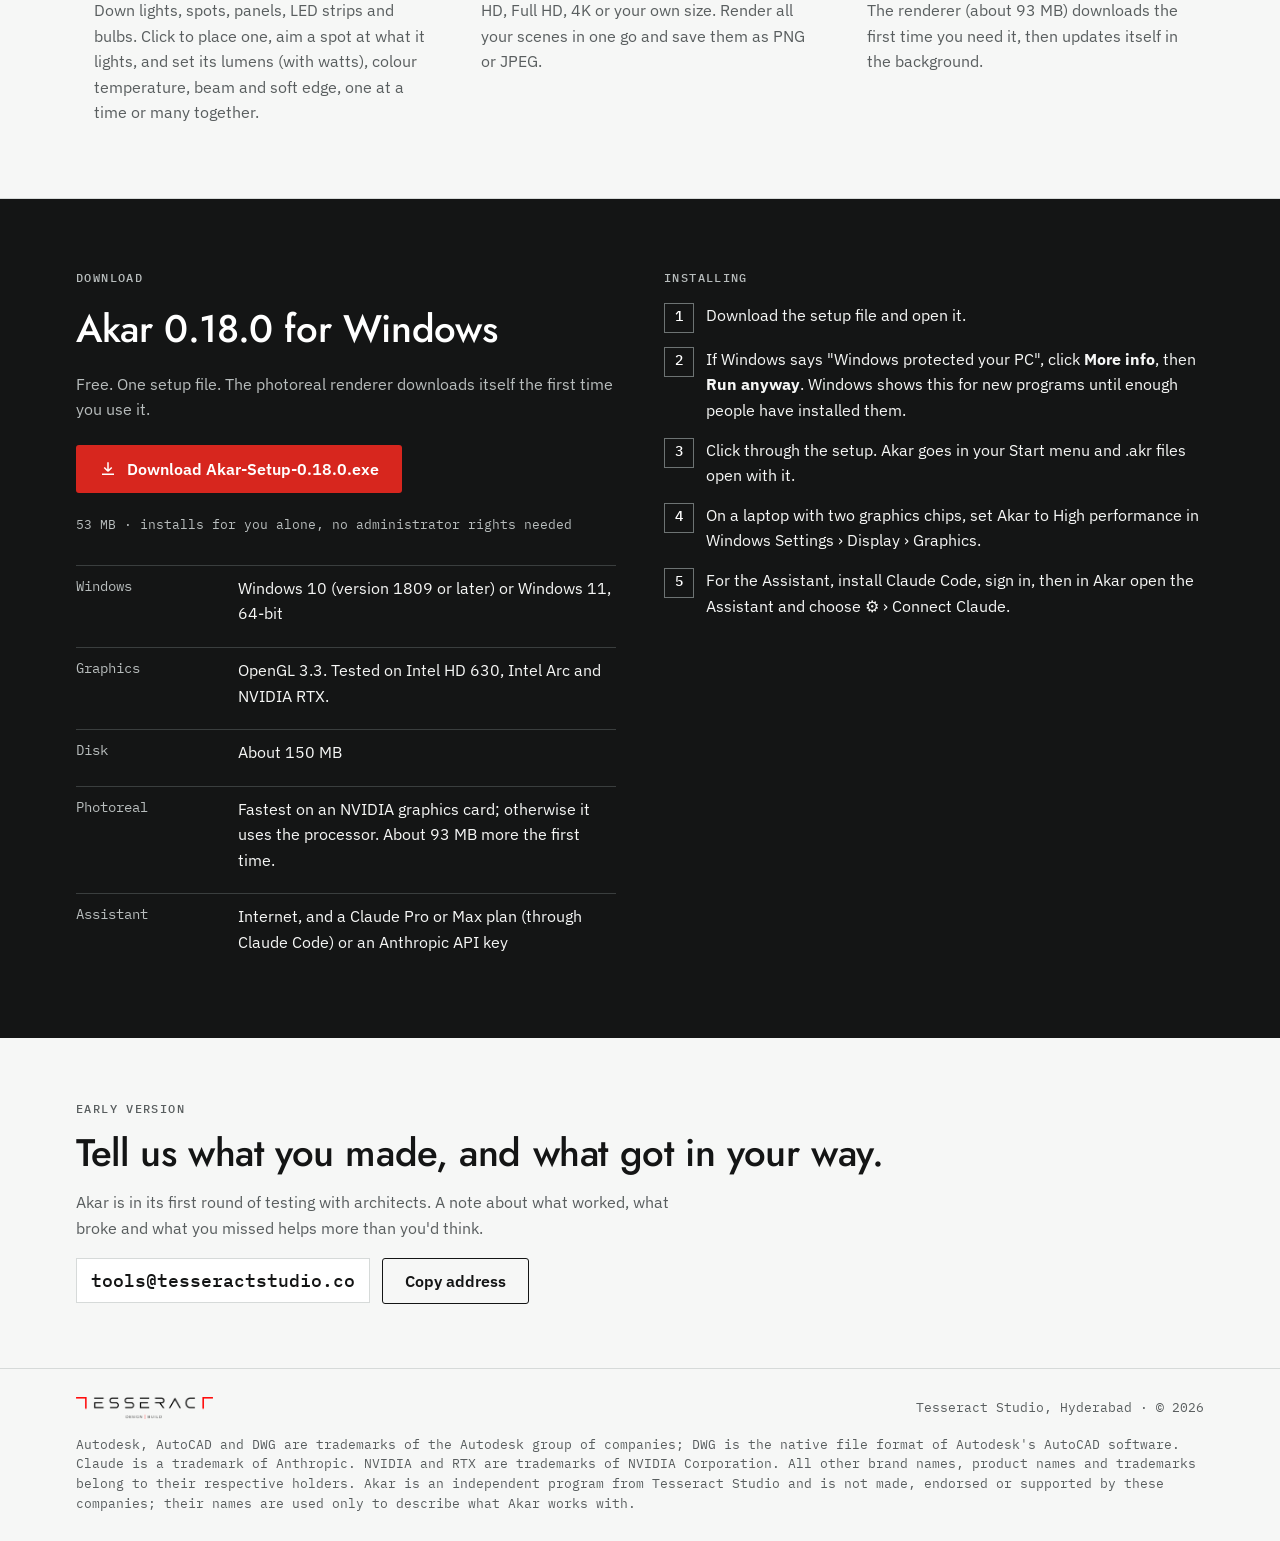
==== commit 8e7dcda2: "Akar 0.18.0: Sheets (drawing sheets in the model), Trim/Extend/Fillet lines, Array, Ellipse, Curve, " ====
--- a/index.html
+++ b/index.html
@@ -248,8 +248,8 @@
         </div>
         <div class="hero-side">
           <div class="hero-mark-space"><img class="hero-mark" src="img/akar-wordmark.png" alt="Ākar" width="900" height="238"></div>
-          <a class="btn btn-red" href="download/Akar-Setup-0.17.5.exe"><svg viewBox="0 0 24 24" fill="none" stroke="currentColor" stroke-width="2" aria-hidden="true"><path d="M12 3v12m0 0 5-5m-5 5-5-5M4 19h16"/></svg>Download for Windows</a>
-          <span class="small">Free · 0.17.5 · 53 MB · Windows 10 and 11</span>
+          <a class="btn btn-red" href="download/Akar-Setup-0.18.0.exe"><svg viewBox="0 0 24 24" fill="none" stroke="currentColor" stroke-width="2" aria-hidden="true"><path d="M12 3v12m0 0 5-5m-5 5-5-5M4 19h16"/></svg>Download for Windows</a>
+          <span class="small">Free · 0.18.0 · 53 MB · Windows 10 and 11</span>
         </div>
       </div>
 
@@ -262,7 +262,7 @@
 
   <section class="titleblock" aria-label="Akar at a glance">
     <div class="wrap">
-      <div class="tb"><span class="label">Drawing</span><b>Akar 0.17.5</b></div>
+      <div class="tb"><span class="label">Drawing</span><b>Akar 0.18.0</b></div>
       <div class="tb"><span class="label">Units</span><b>mm, m, ft-in</b></div>
       <div class="tb"><span class="label">Opens and saves</span><b>DWG, DXF, IFC, OBJ…</b></div>
       <div class="tb"><span class="label">Price</span><b>Free</b></div>
@@ -287,6 +287,8 @@
     <div class="wrap">
       <div class="sheet-head"><span class="no">SHEET 02 · ONLY IN AKAR</span><h2>Built in, with no extensions to hunt for.</h2><p class="muted">Tools that usually come as add-ons, if at all.</p></div>
       <div class="extras">
+        <div class="extra"><div class="icons" data-icons="scenes dimension text"></div><span class="tag">Drawings</span><h3>Sheets</h3><p class="muted">Drawing sheets inside the model: viewports of your scenes at a locked scale, each with its own style, title panels, dimensions and labels tied to the model, renders and PDF pages kept in the file, and one-click plotting of a whole set to PDF or DWG.</p></div>
+        <div class="extra"><div class="icons" data-icons="line round_corners arc2"></div><span class="tag">Draw</span><h3>Trim, extend, fillet</h3><p class="muted">Trim Lines and Extend Lines to the nearest edge, fillet and chamfer corners between lines, arrays in a grid, a circle or along a path, ellipses and smooth curves, with polar tracking set to the angles you work in.</p></div>
         <div class="extra"><div class="icons" data-icons="mirror"></div><span class="tag">Edit</span><h3>Mirror</h3><p class="muted">Pick three points for the mirror plane, or two for an upright one. Tap Ctrl to keep the original.</p></div>
         <div class="extra"><div class="icons" data-icons="round_corners"></div><span class="tag">Edit</span><h3>Round Corners</h3><p class="muted">Round, sharp or bevelled corners with a live preview. Set the offset and segments as you go.</p></div>
         <div class="extra"><div class="icons" data-icons="bend"></div><span class="tag">Edit</span><h3>Bend</h3><p class="muted">Bend a group along any path, a line, an arc or a curve, stretched or kept to length.</p></div>
@@ -373,9 +375,9 @@
     <div class="wrap">
       <div style="display:grid;gap:22px;align-content:start">
         <span class="label">Download</span>
-        <h2>Akar 0.17.5 for Windows</h2>
+        <h2>Akar 0.18.0 for Windows</h2>
         <p class="muted">Free. One setup file. The photoreal renderer downloads itself the first time you use it.</p>
-        <div class="cta"><a class="btn btn-red" href="download/Akar-Setup-0.17.5.exe"><svg viewBox="0 0 24 24" fill="none" stroke="currentColor" stroke-width="2" aria-hidden="true"><path d="M12 3v12m0 0 5-5m-5 5-5-5M4 19h16"/></svg>Download Akar-Setup-0.17.5.exe</a></div>
+        <div class="cta"><a class="btn btn-red" href="download/Akar-Setup-0.18.0.exe"><svg viewBox="0 0 24 24" fill="none" stroke="currentColor" stroke-width="2" aria-hidden="true"><path d="M12 3v12m0 0 5-5m-5 5-5-5M4 19h16"/></svg>Download Akar-Setup-0.18.0.exe</a></div>
         <span class="small" style="color:#b8bdbd">53 MB · installs for you alone, no administrator rights needed</span>
         <dl class="req">
           <div><dt>Windows</dt><dd>Windows 10 (version 1809 or later) or Windows 11, 64-bit</dd></div>
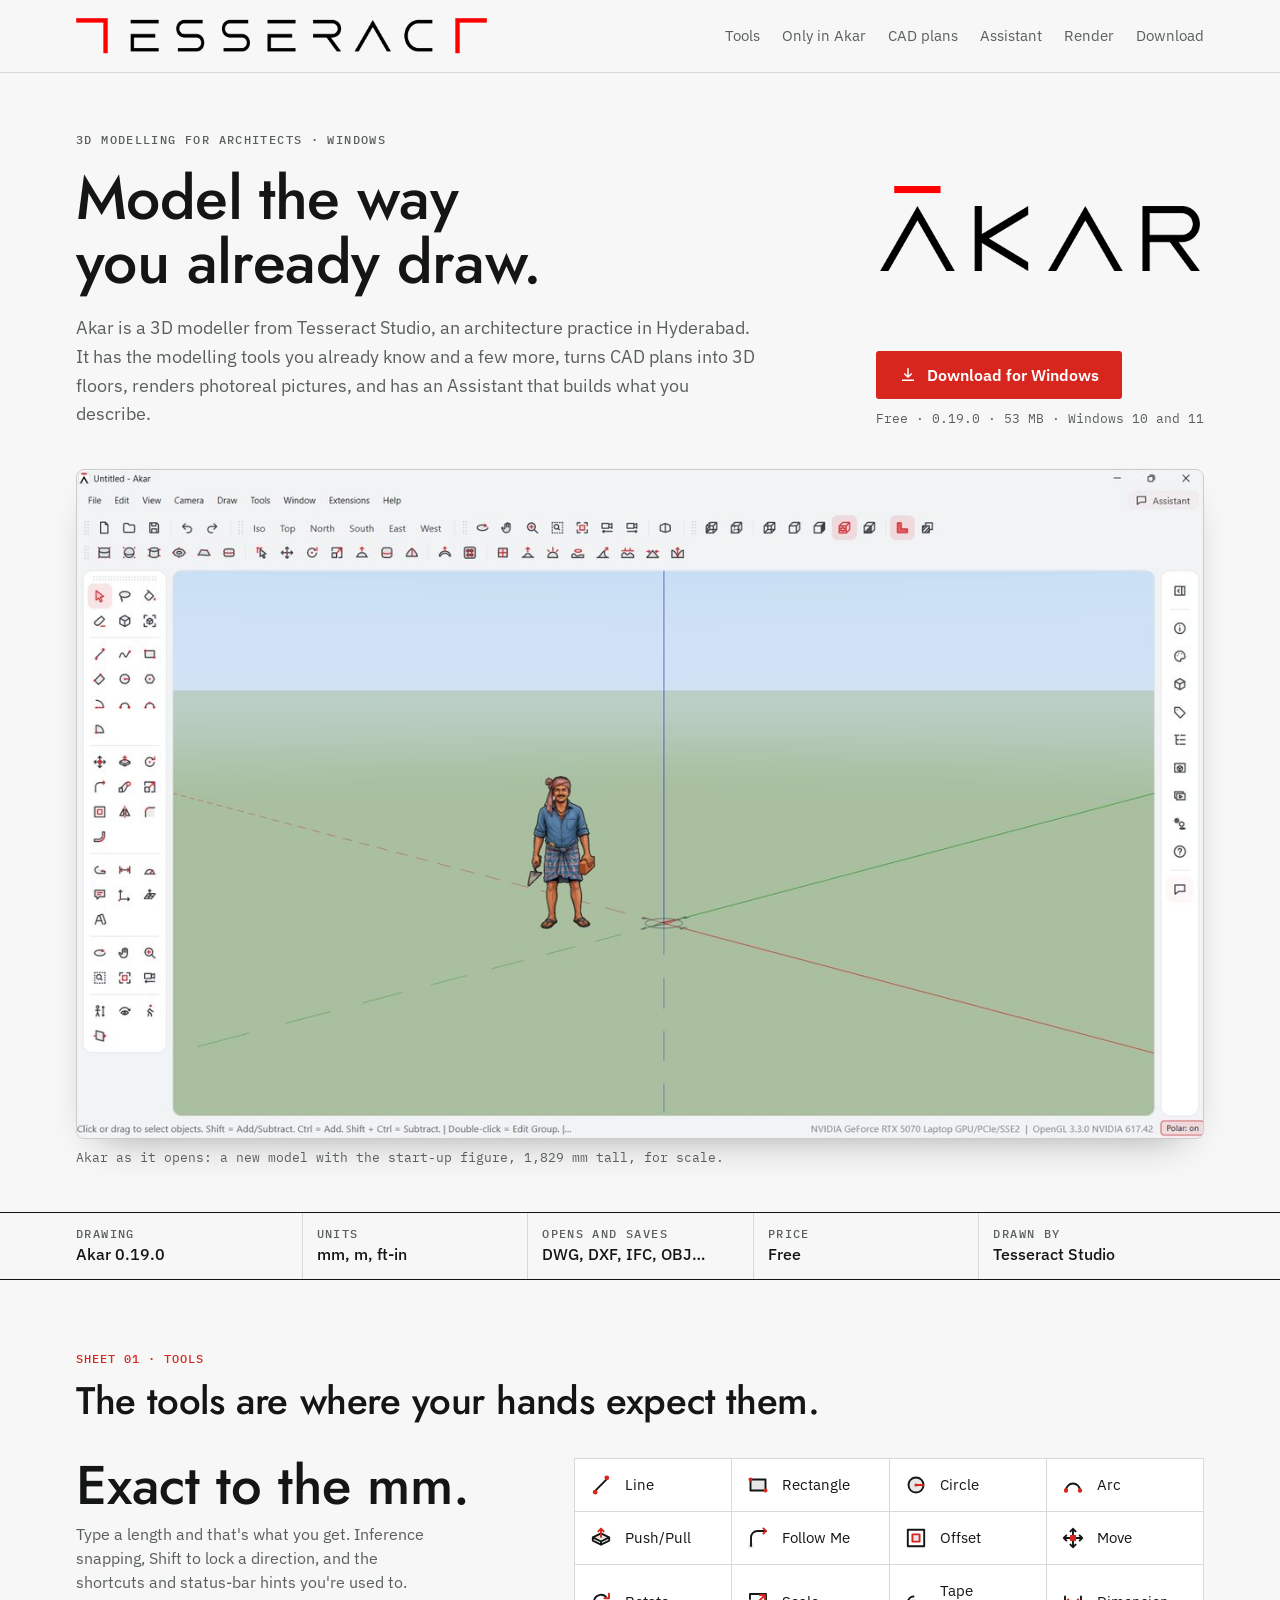
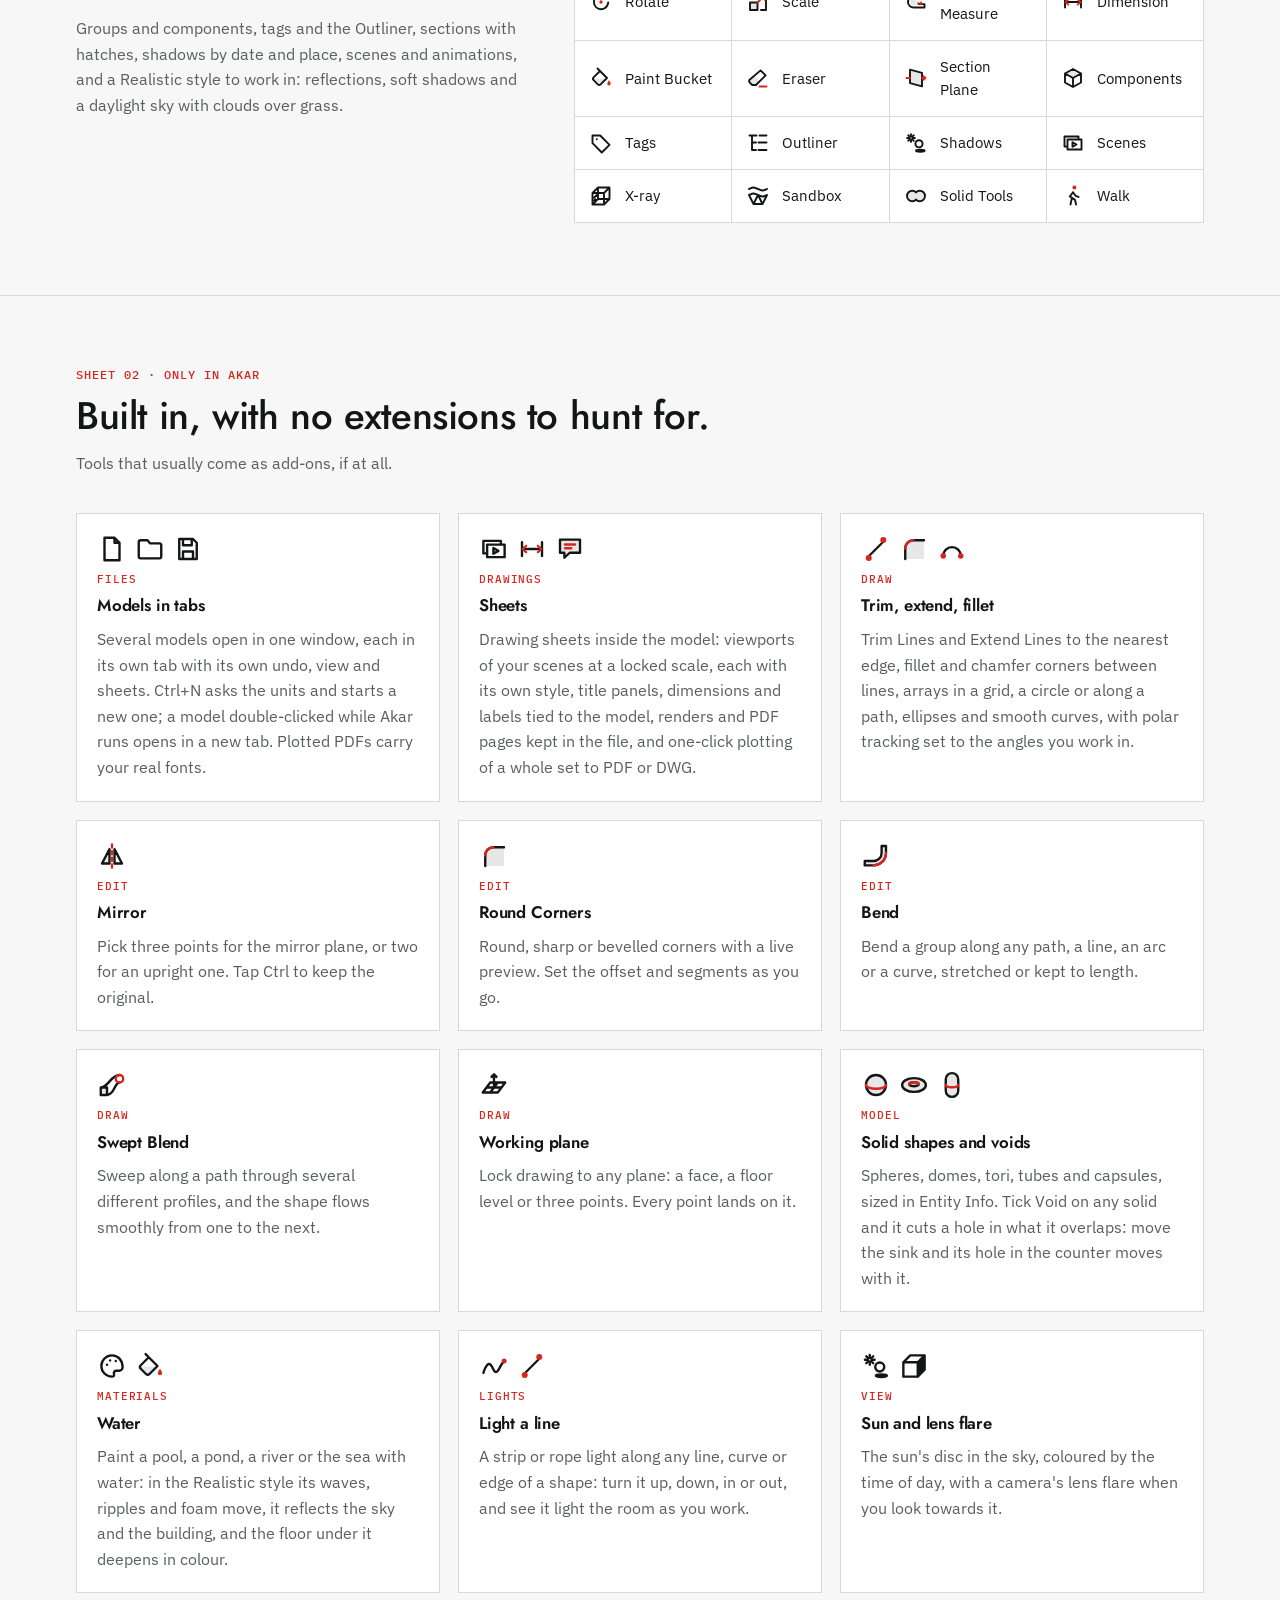
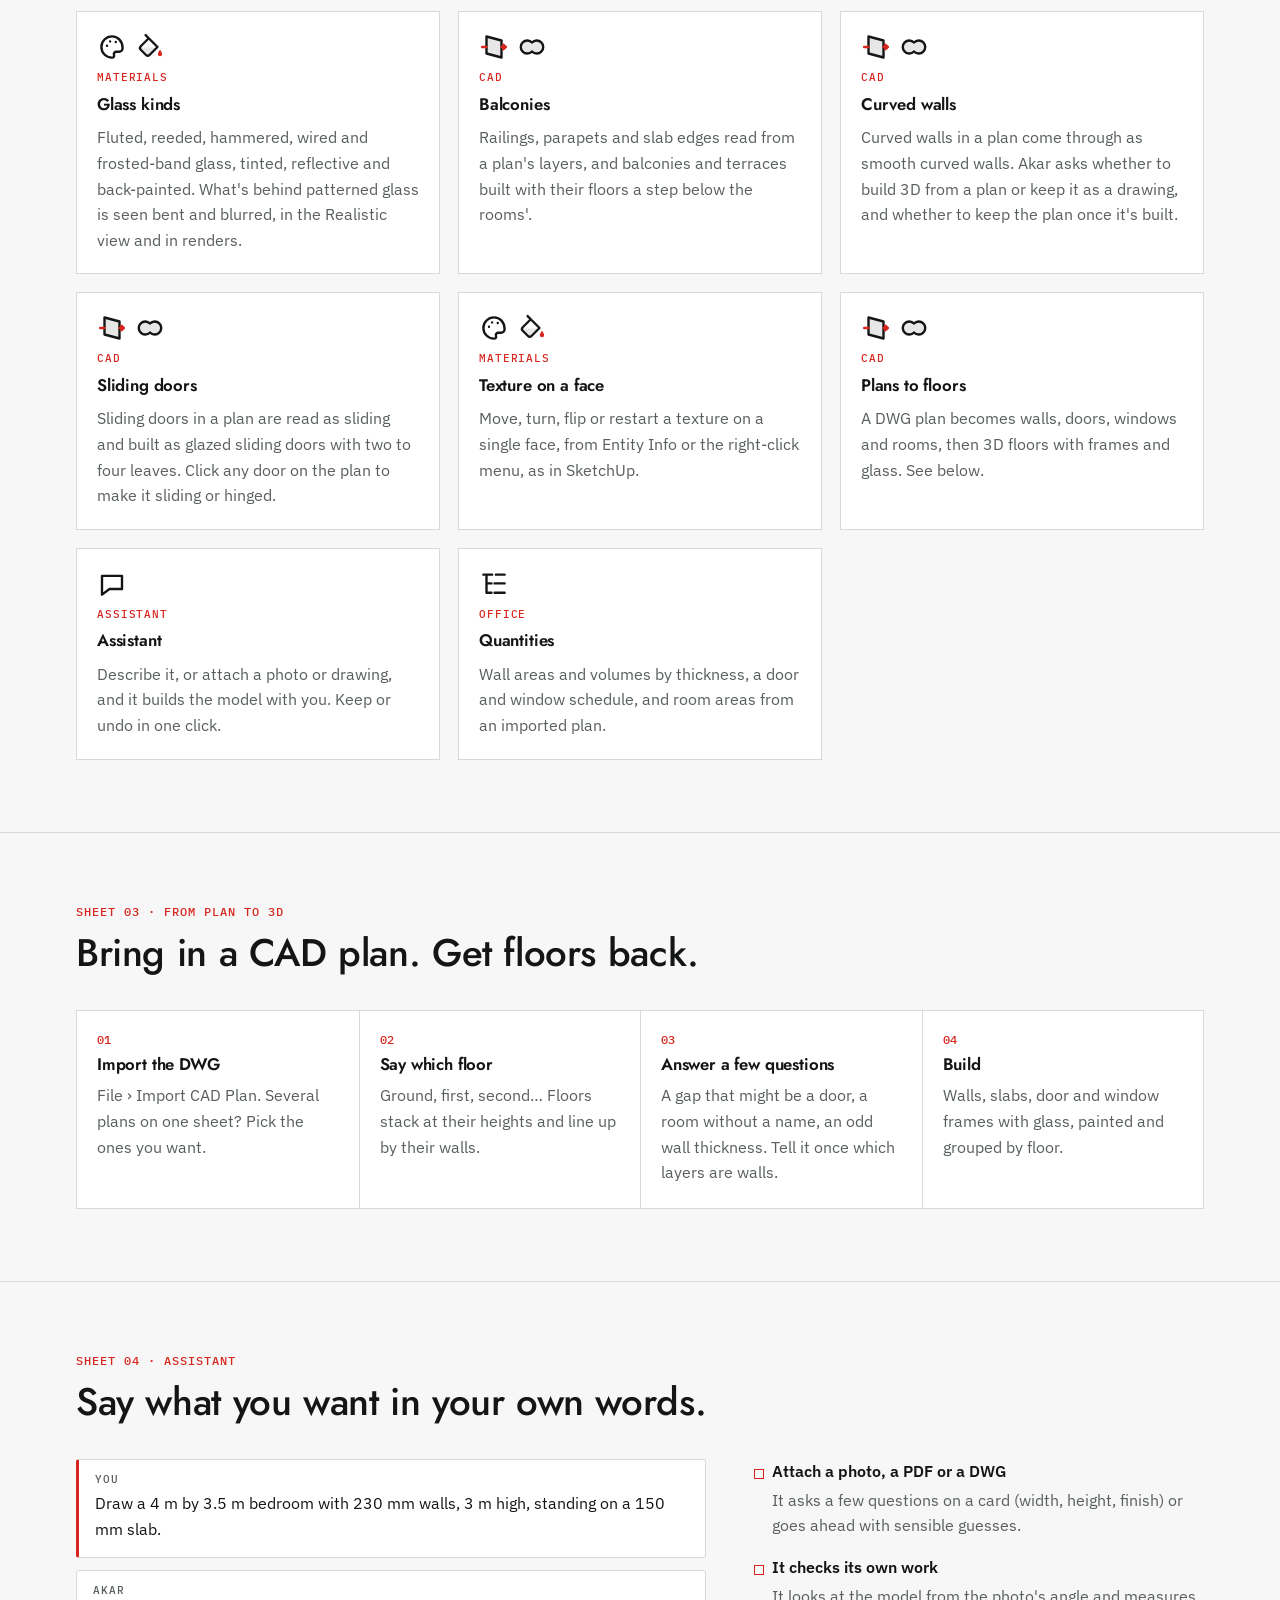
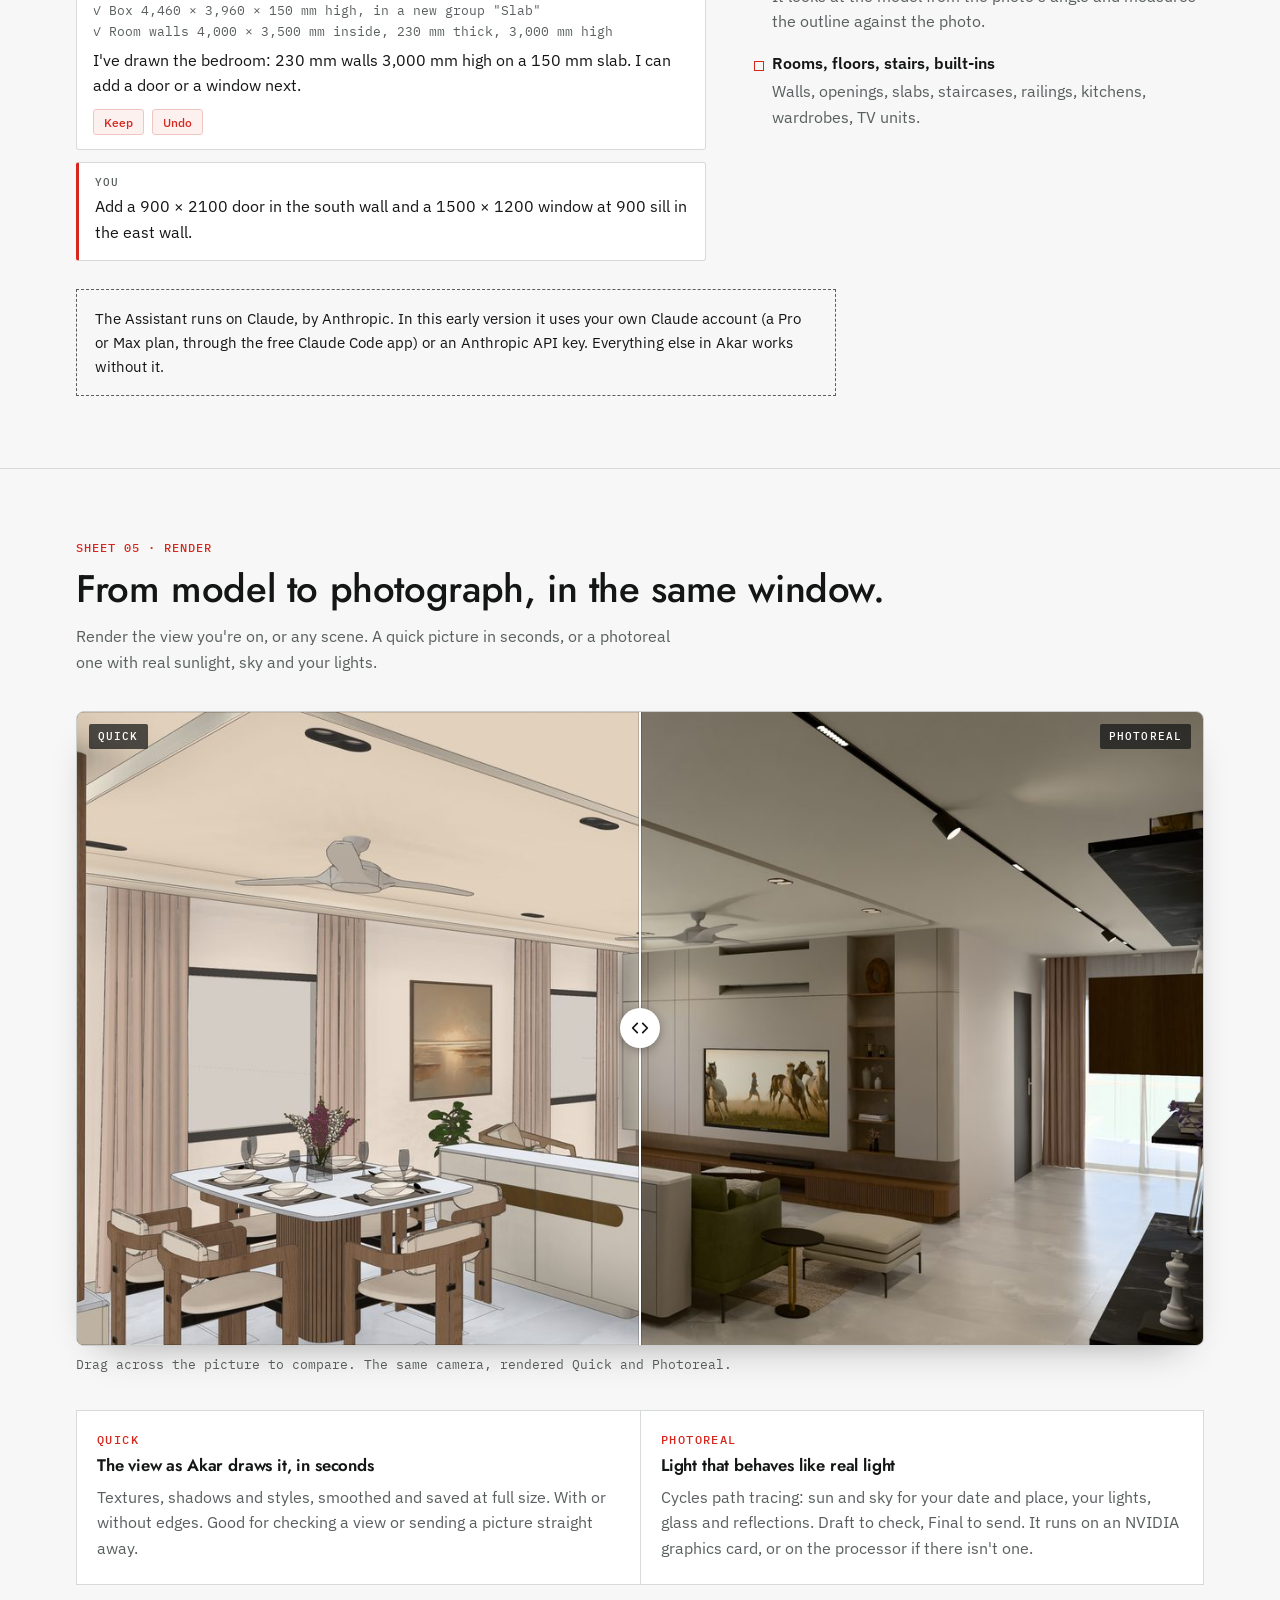
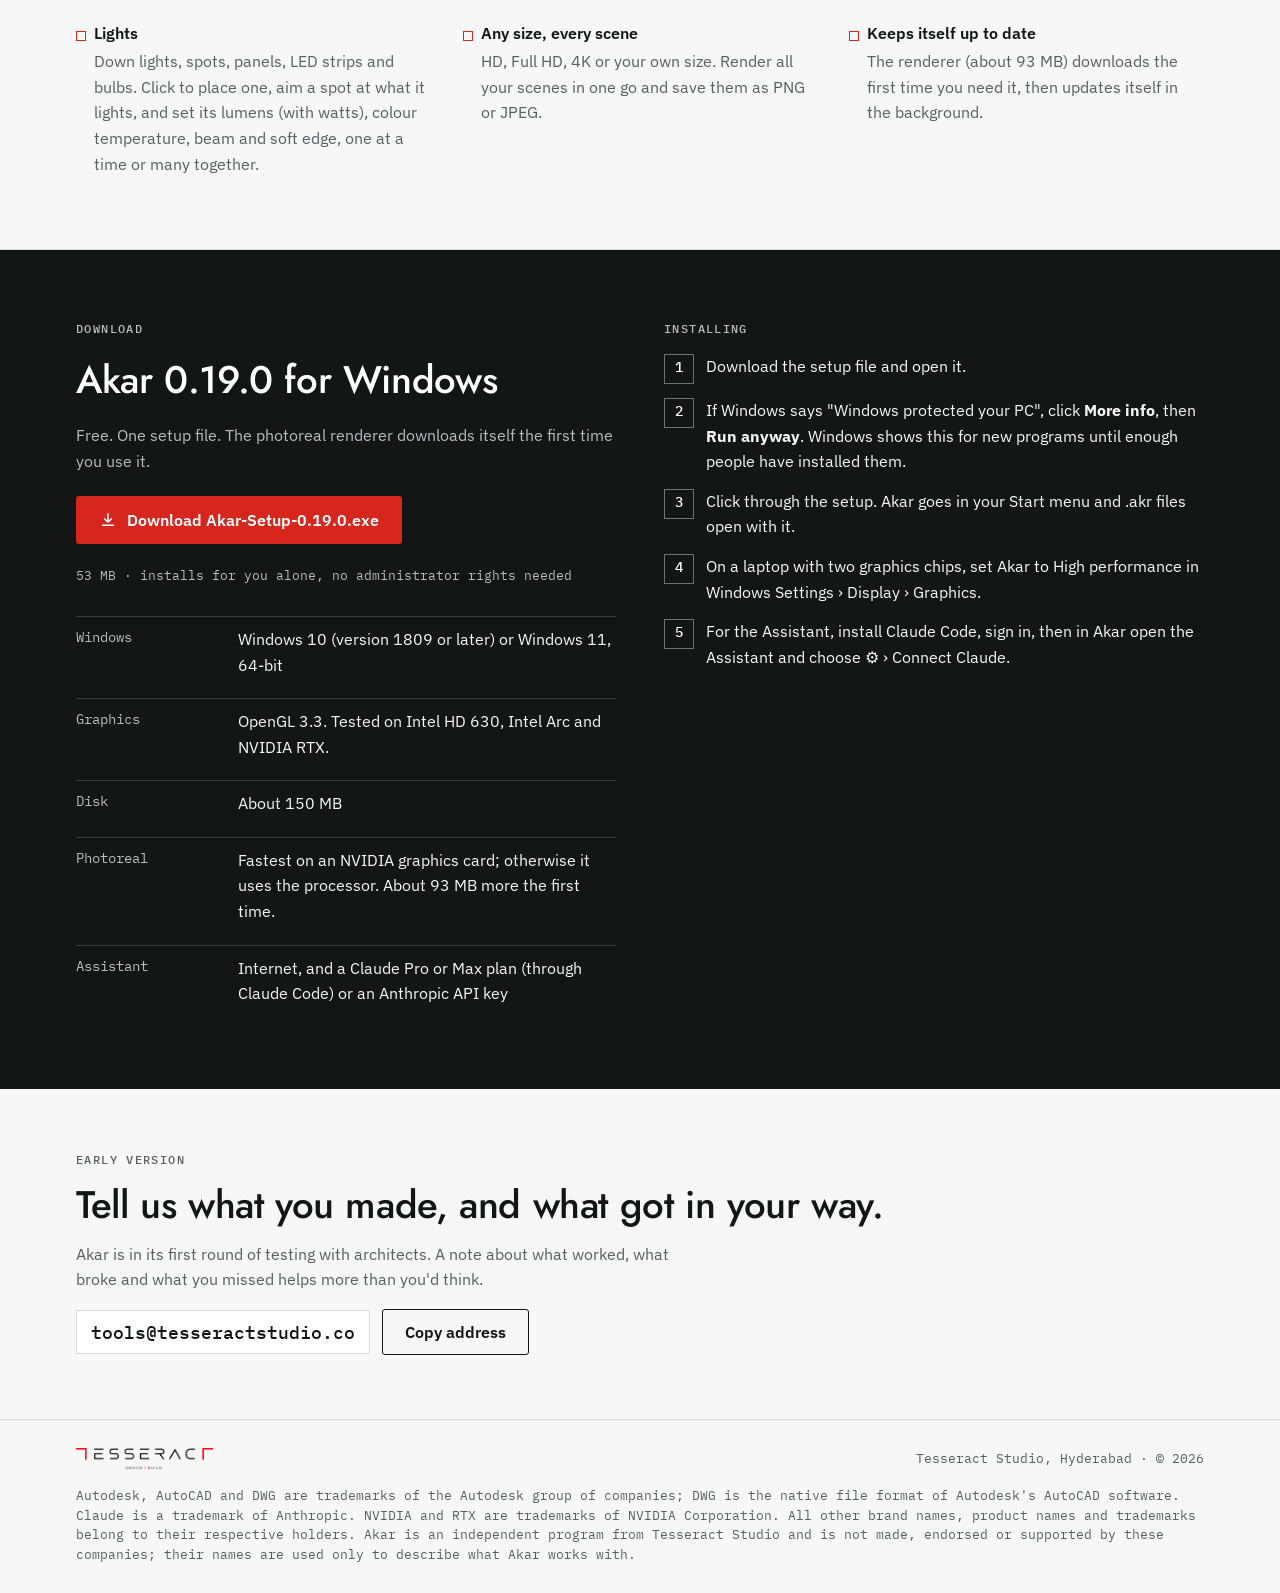
==== commit 5ab11f2b: "Akar 0.19.0: models in tabs, one Import, real fonts in plotted PDFs, tab strips outside the view Co-" ====
--- a/index.html
+++ b/index.html
@@ -248,8 +248,8 @@
         </div>
         <div class="hero-side">
           <div class="hero-mark-space"><img class="hero-mark" src="img/akar-wordmark.png" alt="Ākar" width="900" height="238"></div>
-          <a class="btn btn-red" href="download/Akar-Setup-0.18.0.exe"><svg viewBox="0 0 24 24" fill="none" stroke="currentColor" stroke-width="2" aria-hidden="true"><path d="M12 3v12m0 0 5-5m-5 5-5-5M4 19h16"/></svg>Download for Windows</a>
-          <span class="small">Free · 0.18.0 · 53 MB · Windows 10 and 11</span>
+          <a class="btn btn-red" href="download/Akar-Setup-0.19.0.exe"><svg viewBox="0 0 24 24" fill="none" stroke="currentColor" stroke-width="2" aria-hidden="true"><path d="M12 3v12m0 0 5-5m-5 5-5-5M4 19h16"/></svg>Download for Windows</a>
+          <span class="small">Free · 0.19.0 · 53 MB · Windows 10 and 11</span>
         </div>
       </div>
 
@@ -262,7 +262,7 @@
 
   <section class="titleblock" aria-label="Akar at a glance">
     <div class="wrap">
-      <div class="tb"><span class="label">Drawing</span><b>Akar 0.18.0</b></div>
+      <div class="tb"><span class="label">Drawing</span><b>Akar 0.19.0</b></div>
       <div class="tb"><span class="label">Units</span><b>mm, m, ft-in</b></div>
       <div class="tb"><span class="label">Opens and saves</span><b>DWG, DXF, IFC, OBJ…</b></div>
       <div class="tb"><span class="label">Price</span><b>Free</b></div>
@@ -287,6 +287,7 @@
     <div class="wrap">
       <div class="sheet-head"><span class="no">SHEET 02 · ONLY IN AKAR</span><h2>Built in, with no extensions to hunt for.</h2><p class="muted">Tools that usually come as add-ons, if at all.</p></div>
       <div class="extras">
+        <div class="extra"><div class="icons" data-icons="new open save"></div><span class="tag">Files</span><h3>Models in tabs</h3><p class="muted">Several models open in one window, each in its own tab with its own undo, view and sheets. Ctrl+N asks the units and starts a new one; a model double-clicked while Akar runs opens in a new tab. Plotted PDFs carry your real fonts.</p></div>
         <div class="extra"><div class="icons" data-icons="scenes dimension text"></div><span class="tag">Drawings</span><h3>Sheets</h3><p class="muted">Drawing sheets inside the model: viewports of your scenes at a locked scale, each with its own style, title panels, dimensions and labels tied to the model, renders and PDF pages kept in the file, and one-click plotting of a whole set to PDF or DWG.</p></div>
         <div class="extra"><div class="icons" data-icons="line round_corners arc2"></div><span class="tag">Draw</span><h3>Trim, extend, fillet</h3><p class="muted">Trim Lines and Extend Lines to the nearest edge, fillet and chamfer corners between lines, arrays in a grid, a circle or along a path, ellipses and smooth curves, with polar tracking set to the angles you work in.</p></div>
         <div class="extra"><div class="icons" data-icons="mirror"></div><span class="tag">Edit</span><h3>Mirror</h3><p class="muted">Pick three points for the mirror plane, or two for an upright one. Tap Ctrl to keep the original.</p></div>
@@ -375,9 +376,9 @@
     <div class="wrap">
       <div style="display:grid;gap:22px;align-content:start">
         <span class="label">Download</span>
-        <h2>Akar 0.18.0 for Windows</h2>
+        <h2>Akar 0.19.0 for Windows</h2>
         <p class="muted">Free. One setup file. The photoreal renderer downloads itself the first time you use it.</p>
-        <div class="cta"><a class="btn btn-red" href="download/Akar-Setup-0.18.0.exe"><svg viewBox="0 0 24 24" fill="none" stroke="currentColor" stroke-width="2" aria-hidden="true"><path d="M12 3v12m0 0 5-5m-5 5-5-5M4 19h16"/></svg>Download Akar-Setup-0.18.0.exe</a></div>
+        <div class="cta"><a class="btn btn-red" href="download/Akar-Setup-0.19.0.exe"><svg viewBox="0 0 24 24" fill="none" stroke="currentColor" stroke-width="2" aria-hidden="true"><path d="M12 3v12m0 0 5-5m-5 5-5-5M4 19h16"/></svg>Download Akar-Setup-0.19.0.exe</a></div>
         <span class="small" style="color:#b8bdbd">53 MB · installs for you alone, no administrator rights needed</span>
         <dl class="req">
           <div><dt>Windows</dt><dd>Windows 10 (version 1809 or later) or Windows 11, 64-bit</dd></div>
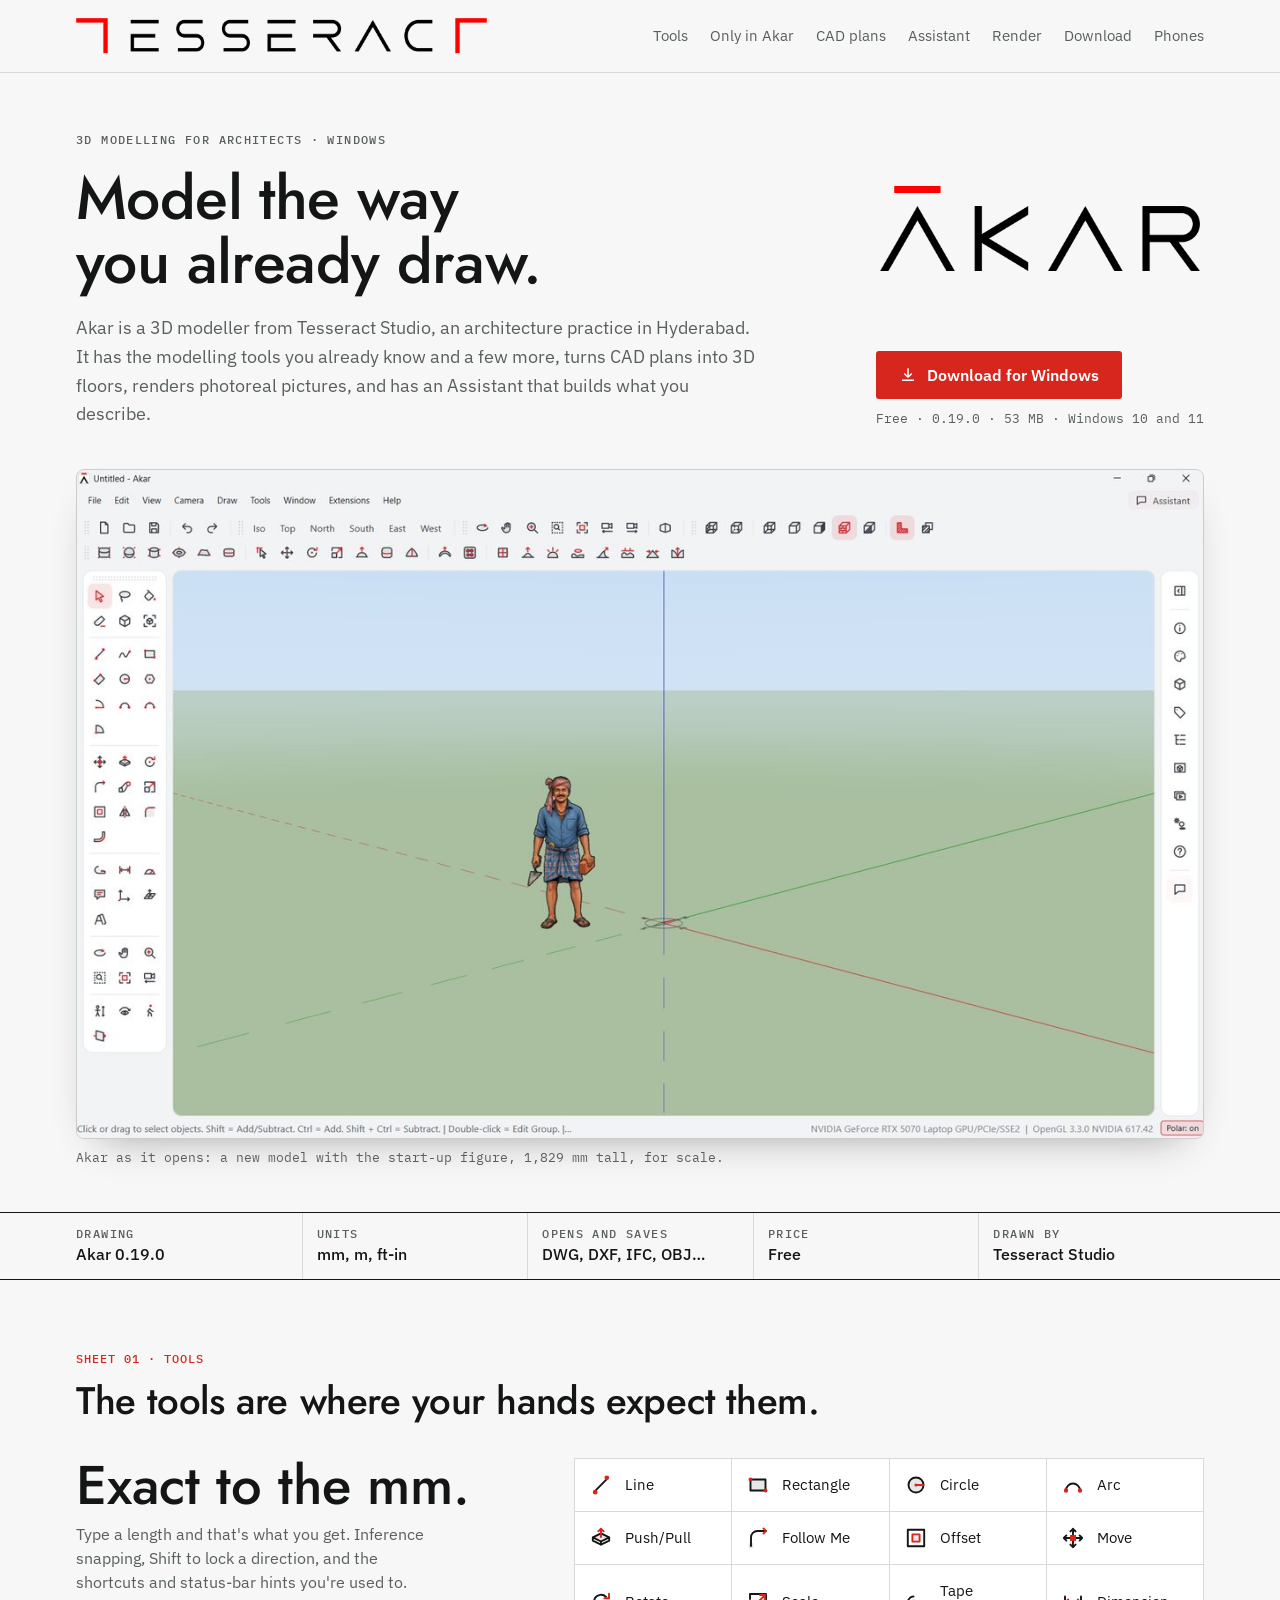
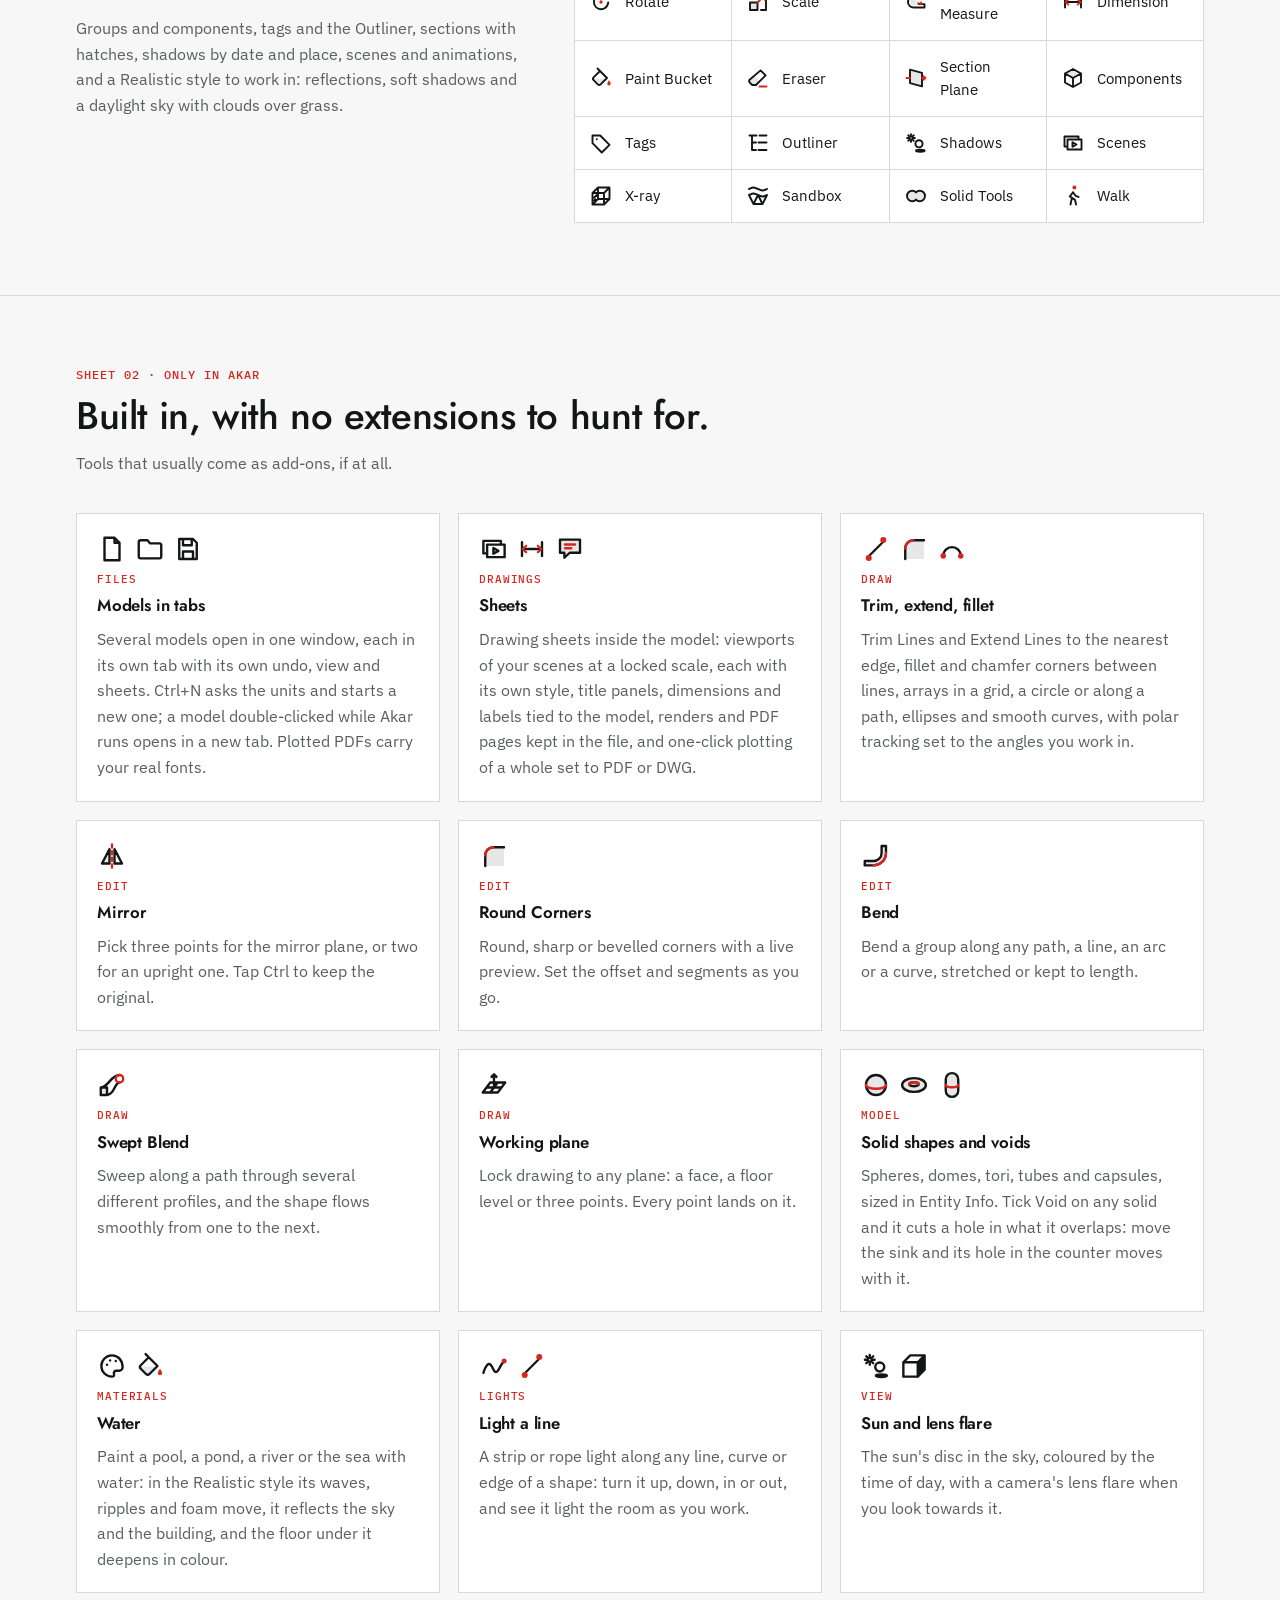
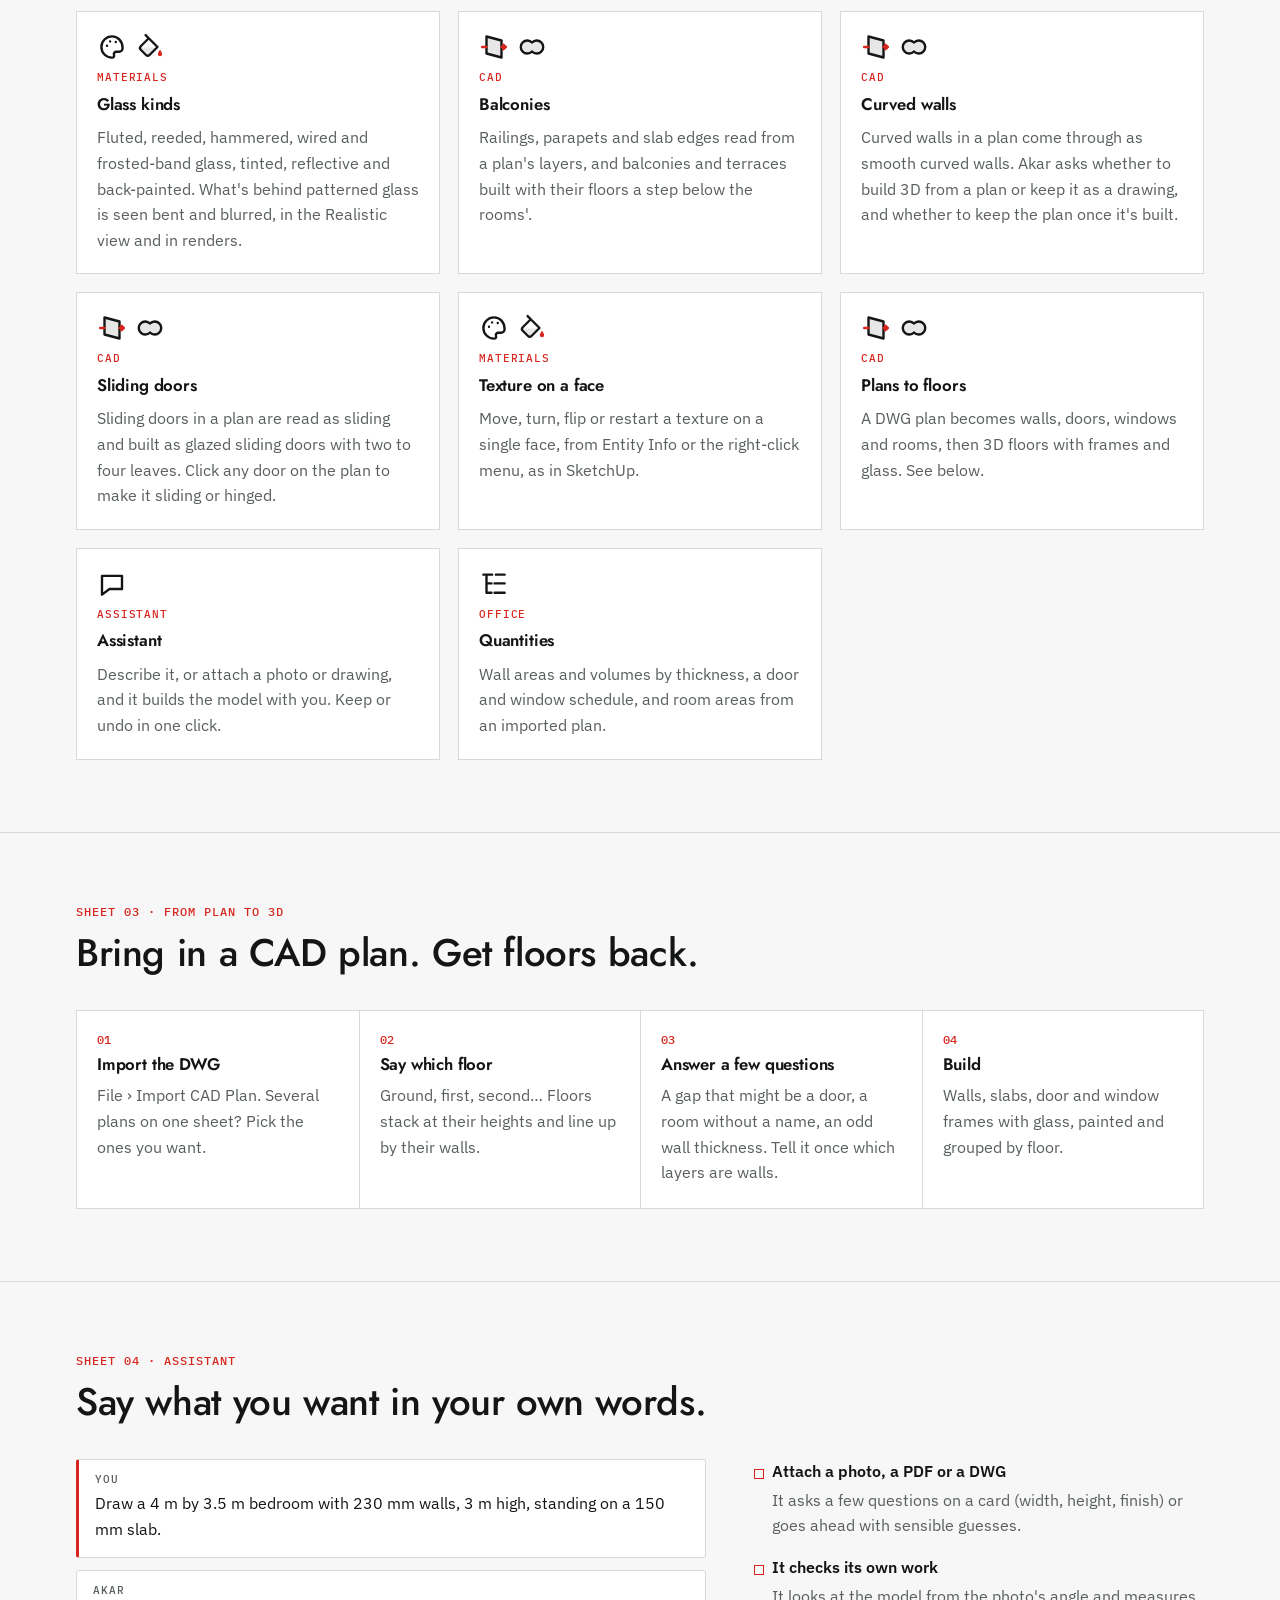
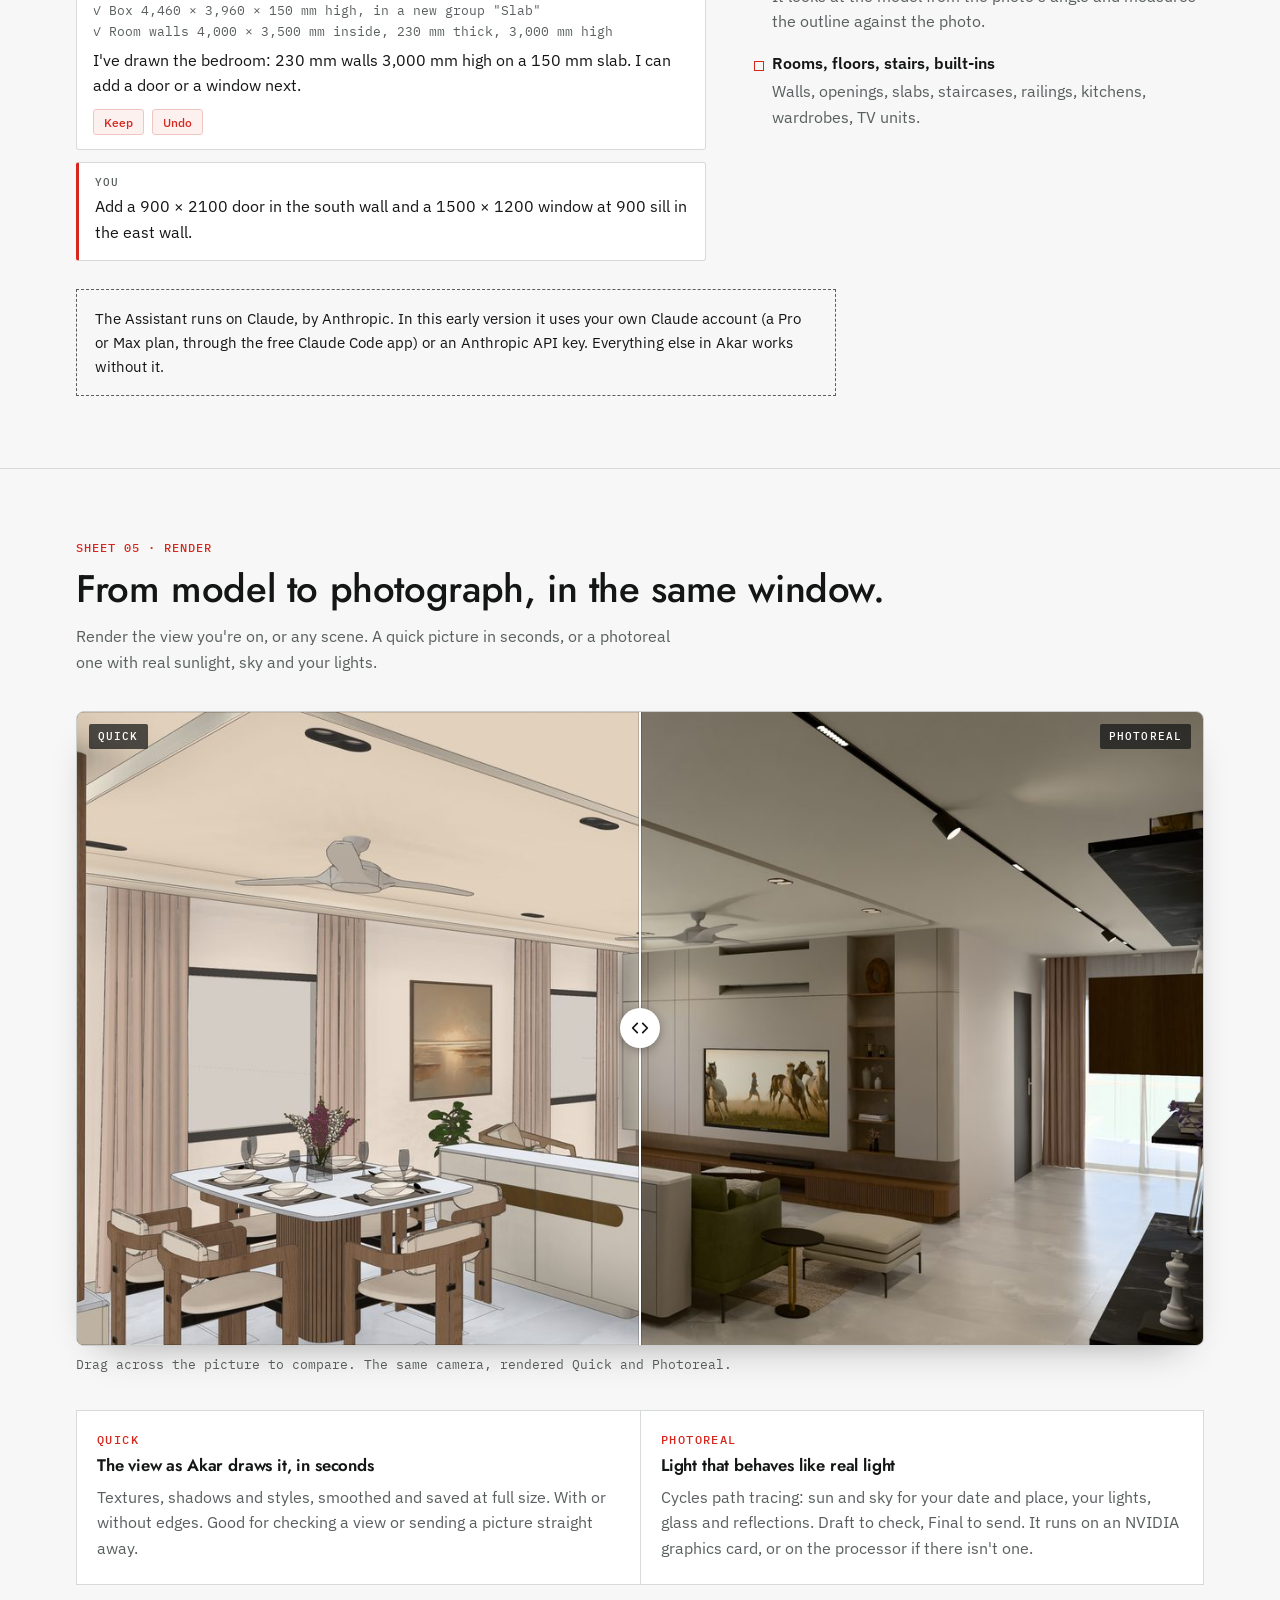
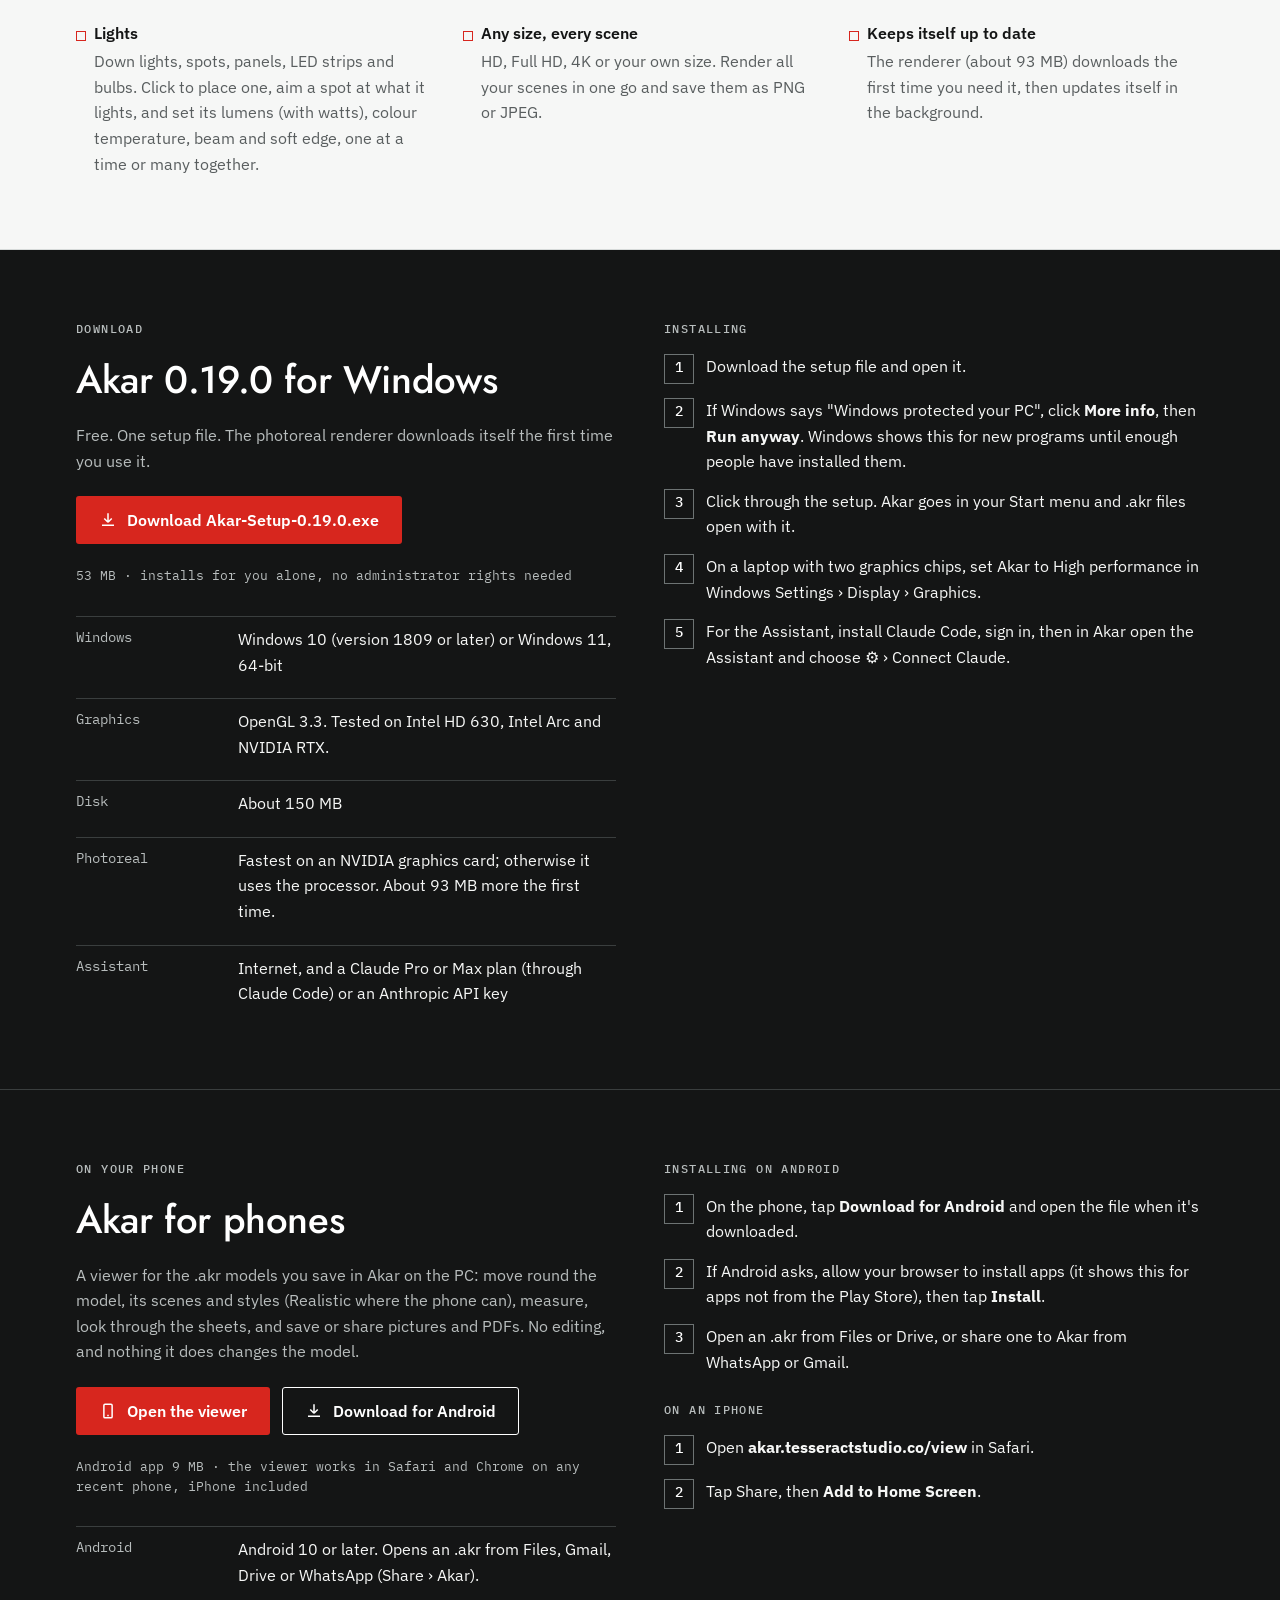
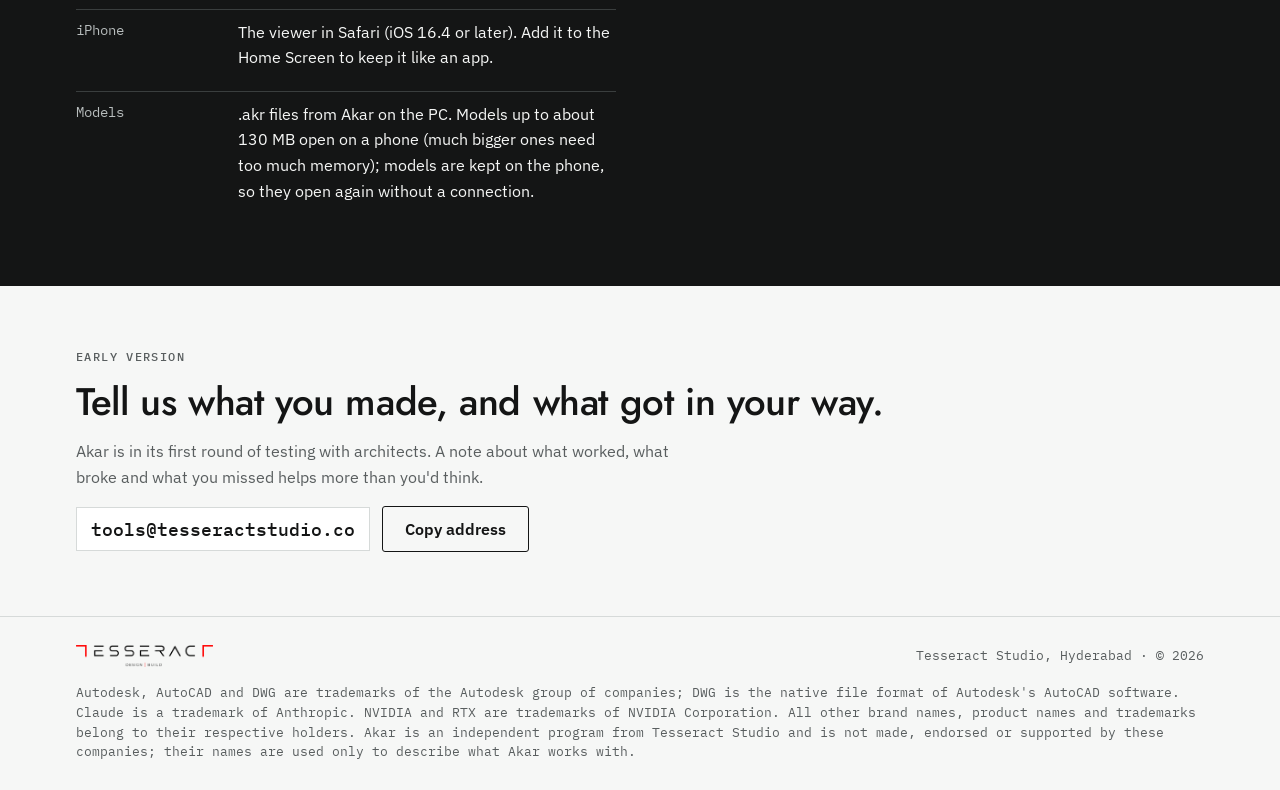
==== commit 682b5585: "Akar for phones 0.19.0: the viewer at /view (Akar's own code in WebAssembly: models, scenes, styles " ====
--- a/index.html
+++ b/index.html
@@ -189,6 +189,10 @@
 .download .wrap { padding-block: 72px; display: grid; grid-template-columns: minmax(0, 1fr) minmax(0, 1fr); gap: 48px; }
 .download h2 { color: #fff; }
 .download .muted, .download .label { color: #b8bdbd; }
+.download + .download { border-top: 1px solid #3a3e3e; }
+.download .btn-line { border-color: #fff; color: #fff; }
+.download .btn-line:hover { background: #fff; color: var(--ink); }
+.phone-shot { width: 100%; max-width: 300px; border-radius: 22px; border: 8px solid #2a2d2d; display: block; }
 .steps { margin: 0; padding: 0; list-style: none; display: grid; gap: 14px; counter-reset: s; }
 .steps li { counter-increment: s; display: grid; grid-template-columns: 30px minmax(0, 1fr); gap: 12px; }
 .steps li::before { content: counter(s); font: 500 0.85rem/1.9 var(--mono); color: #fff; border: 1px solid #6d7373; text-align: center; height: 28px; }
@@ -233,7 +237,7 @@
 <header class="top">
   <div class="wrap">
     <a class="brand" href="#top" aria-label="Tesseract Studio, home"><img class="ts" src="img/tesseract-wordmark.png" alt="Tesseract Studio" width="1200" height="105"></a>
-    <nav class="nav" aria-label="Sections"><a href="#tools">Tools</a><a href="#only">Only in Akar</a><a href="#plans">CAD plans</a><a href="#assistant">Assistant</a><a href="#render">Render</a><a href="#download">Download</a></nav>
+    <nav class="nav" aria-label="Sections"><a href="#tools">Tools</a><a href="#only">Only in Akar</a><a href="#plans">CAD plans</a><a href="#assistant">Assistant</a><a href="#render">Render</a><a href="#download">Download</a><a href="#phones">Phones</a></nav>
   </div>
 </header>
 
@@ -396,6 +400,39 @@
           <li><span>Click through the setup. Akar goes in your Start menu and .akr files open with it.</span></li>
           <li><span>On a laptop with two graphics chips, set Akar to High performance in Windows Settings › Display › Graphics.</span></li>
           <li><span>For the Assistant, install Claude Code, sign in, then in Akar open the Assistant and choose ⚙ › Connect Claude.</span></li>
+        </ol>
+      </div>
+    </div>
+  </section>
+
+  <section class="download" id="phones">
+    <div class="wrap">
+      <div style="display:grid;gap:22px;align-content:start">
+        <span class="label">On your phone</span>
+        <h2>Akar for phones</h2>
+        <p class="muted">A viewer for the .akr models you save in Akar on the PC: move round the model, its scenes and styles (Realistic where the phone can), measure, look through the sheets, and save or share pictures and PDFs. No editing, and nothing it does changes the model.</p>
+        <div class="cta">
+          <a class="btn btn-red" href="view/"><svg viewBox="0 0 24 24" fill="none" stroke="currentColor" stroke-width="2" aria-hidden="true"><path d="M8 3h8a1.5 1.5 0 0 1 1.5 1.5v15A1.5 1.5 0 0 1 16 21H8a1.5 1.5 0 0 1-1.5-1.5v-15A1.5 1.5 0 0 1 8 3zM11 18h2"/></svg>Open the viewer</a>
+          <a class="btn btn-line" href="download/Akar-0.19.0.apk"><svg viewBox="0 0 24 24" fill="none" stroke="currentColor" stroke-width="2" aria-hidden="true"><path d="M12 3v12m0 0 5-5m-5 5-5-5M4 19h16"/></svg>Download for Android</a>
+        </div>
+        <span class="small" style="color:#b8bdbd">Android app 9 MB · the viewer works in Safari and Chrome on any recent phone, iPhone included</span>
+        <dl class="req">
+          <div><dt>Android</dt><dd>Android 10 or later. Opens an .akr from Files, Gmail, Drive or WhatsApp (Share › Akar).</dd></div>
+          <div><dt>iPhone</dt><dd>The viewer in Safari (iOS 16.4 or later). Add it to the Home Screen to keep it like an app.</dd></div>
+          <div><dt>Models</dt><dd>.akr files from Akar on the PC. Models up to about 130 MB open on a phone (much bigger ones need too much memory); models are kept on the phone, so they open again without a connection.</dd></div>
+        </dl>
+      </div>
+      <div style="display:grid;gap:18px;align-content:start">
+        <span class="label">Installing on Android</span>
+        <ol class="steps">
+          <li><span>On the phone, tap <b>Download for Android</b> and open the file when it's downloaded.</span></li>
+          <li><span>If Android asks, allow your browser to install apps (it shows this for apps not from the Play Store), then tap <b>Install</b>.</span></li>
+          <li><span>Open an .akr from Files or Drive, or share one to Akar from WhatsApp or Gmail.</span></li>
+        </ol>
+        <span class="label" style="margin-top:10px">On an iPhone</span>
+        <ol class="steps">
+          <li><span>Open <b>akar.tesseractstudio.co/view</b> in Safari.</span></li>
+          <li><span>Tap Share, then <b>Add to Home Screen</b>.</span></li>
         </ol>
       </div>
     </div>
